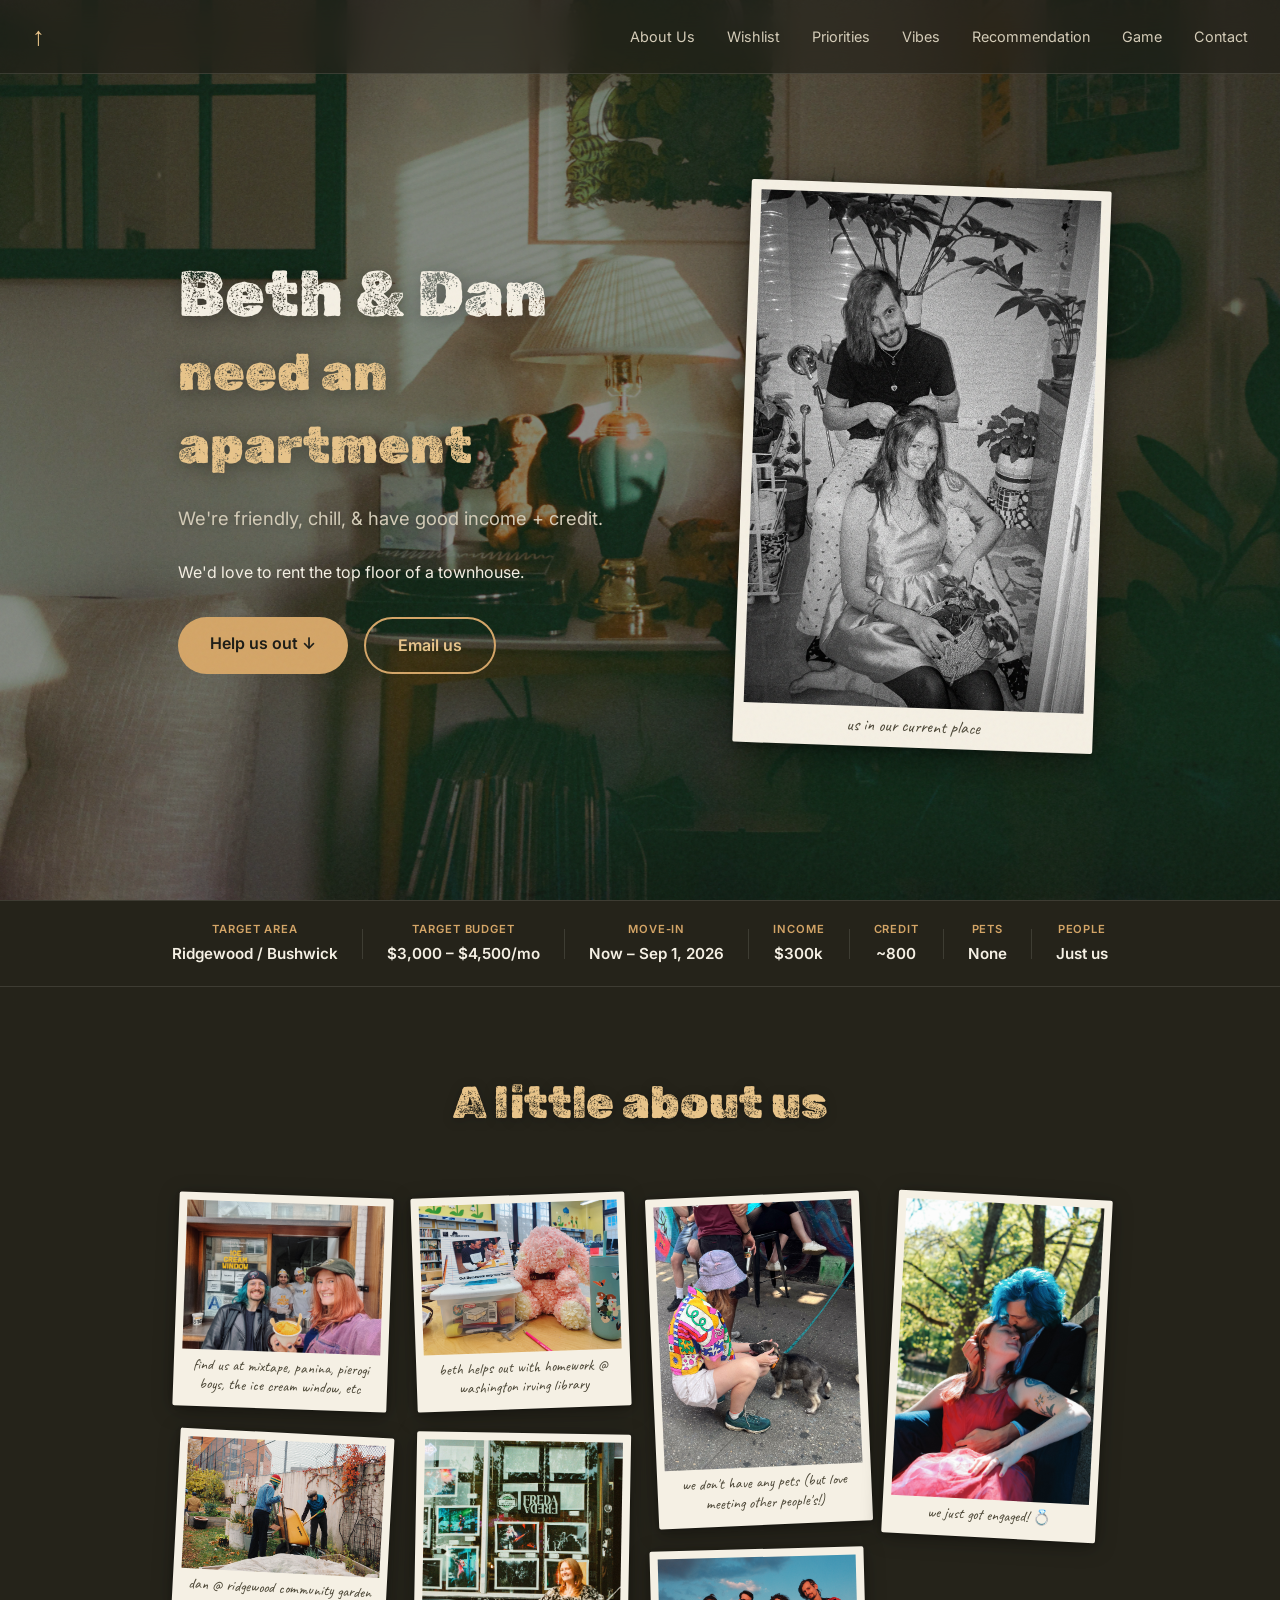
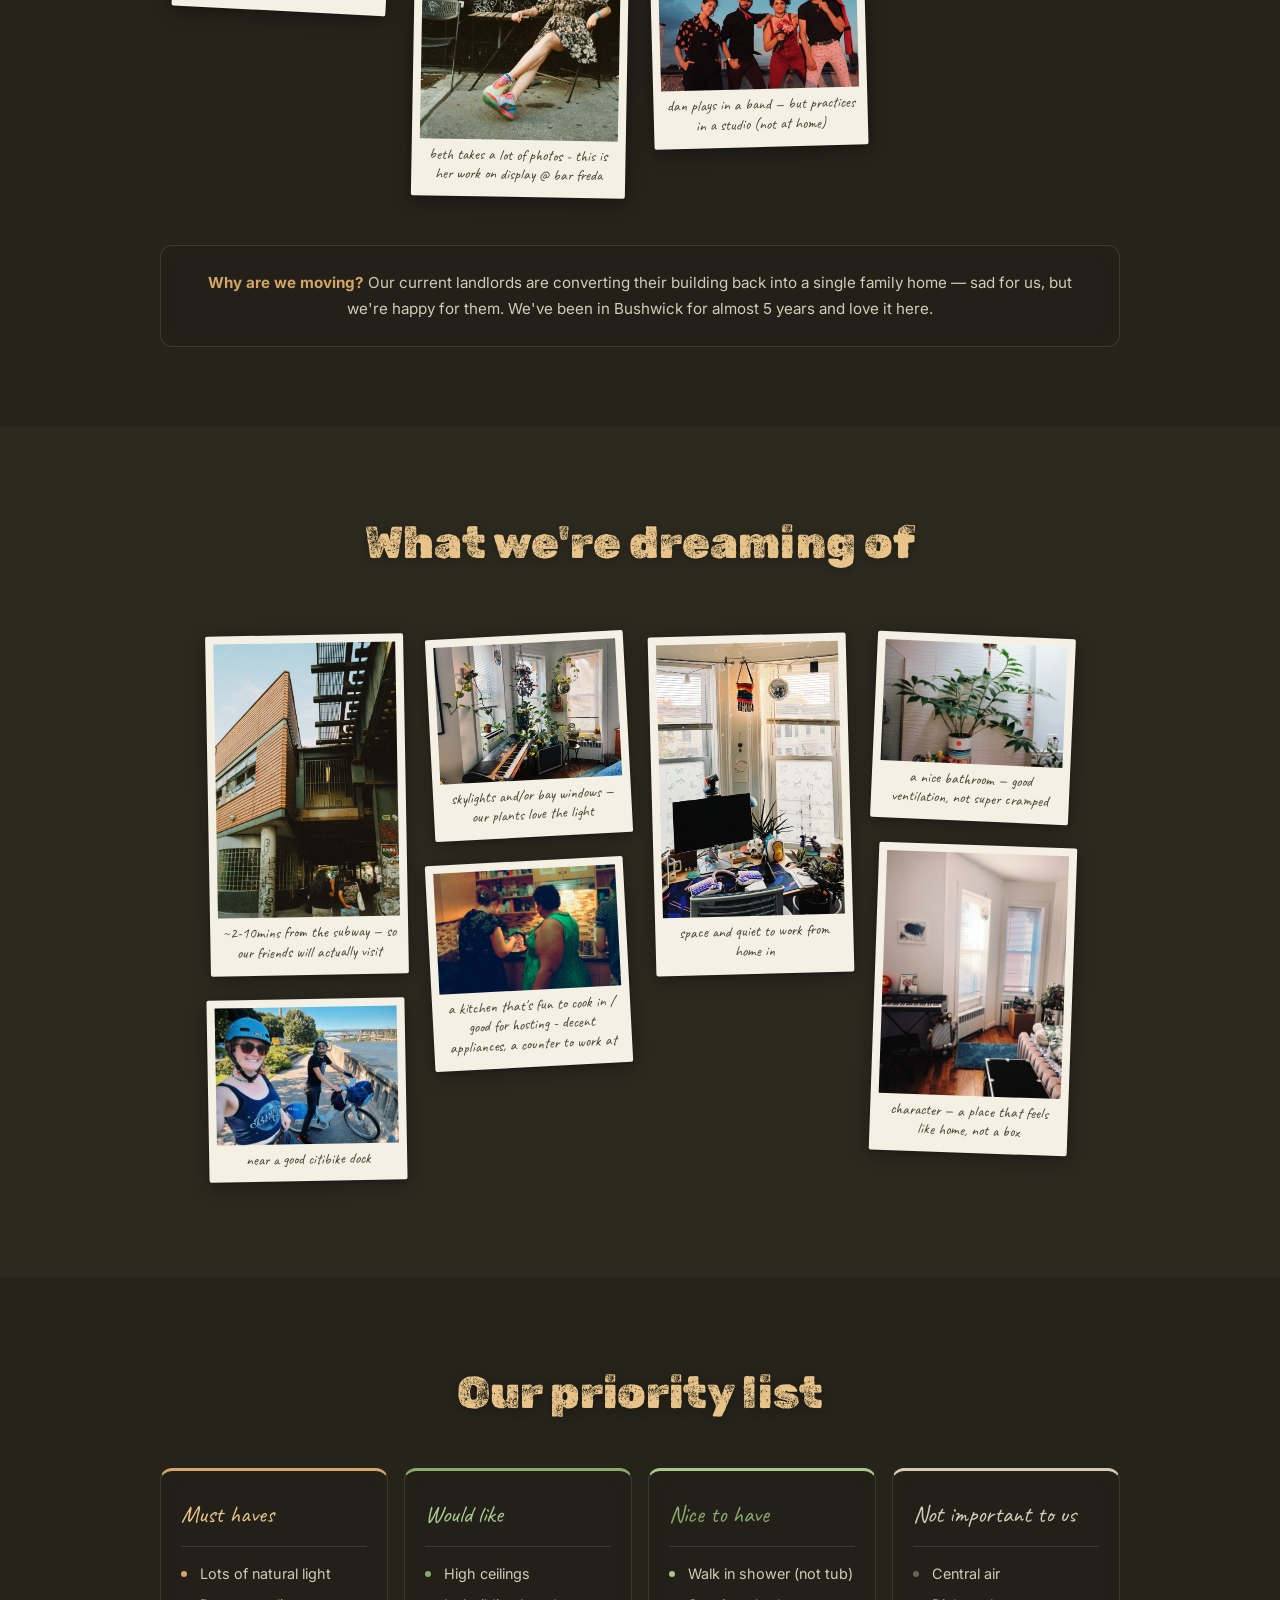
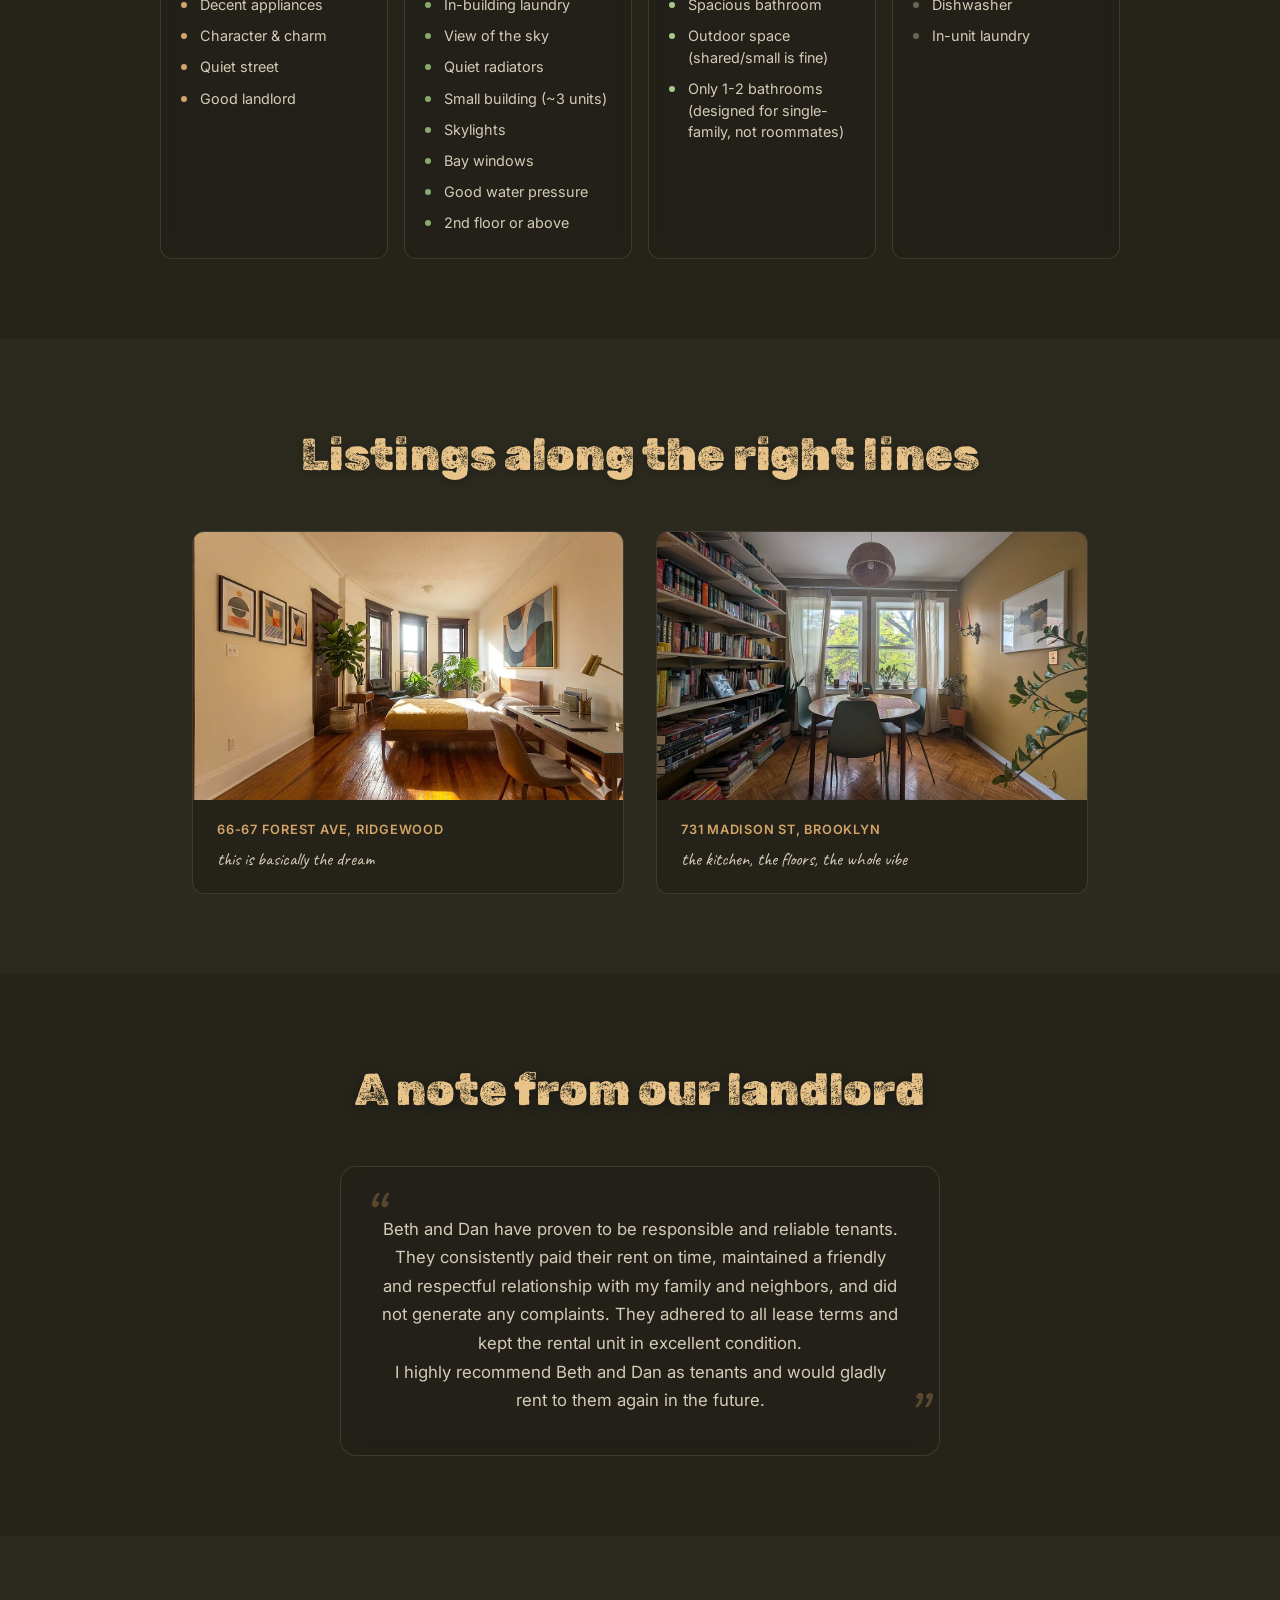
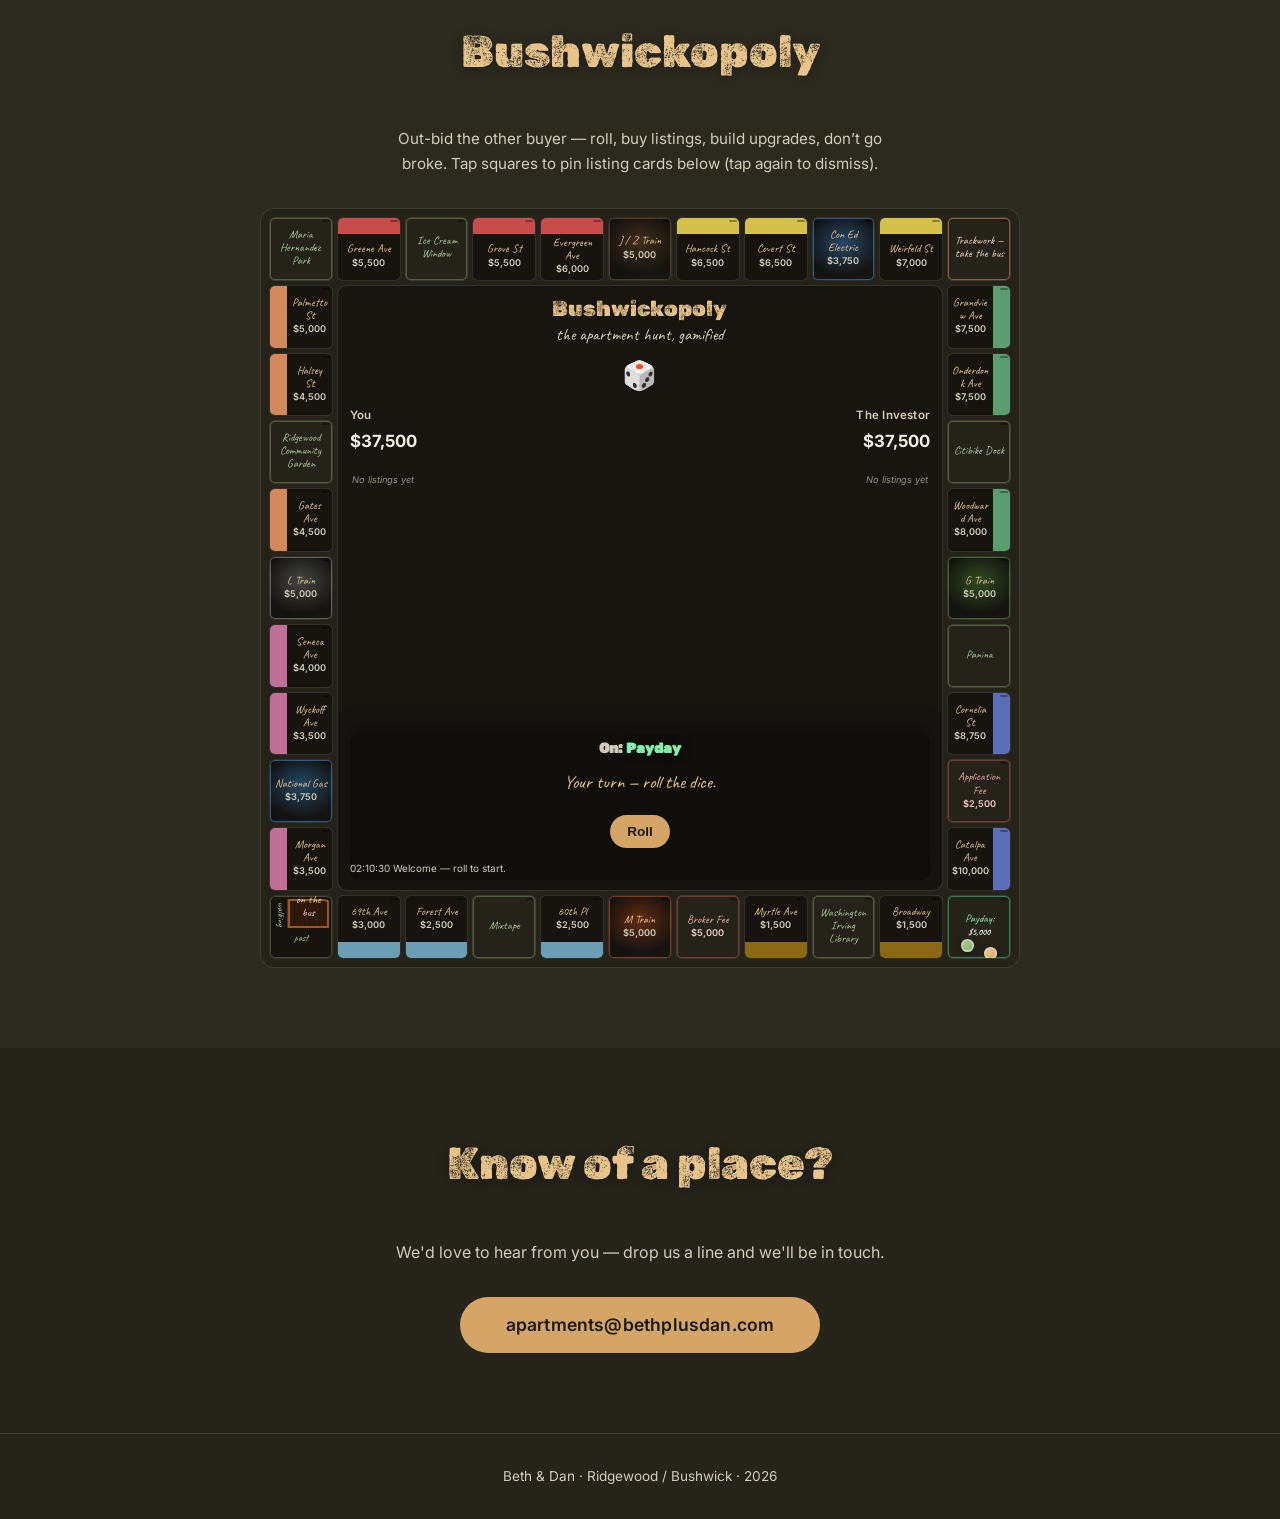
==== apartmenthunt/index.html @ fb6b5b0c "add favicon, update help us jump to position" ====
<!DOCTYPE html>
<html lang="en">
<head>
  <meta charset="UTF-8">
  <meta name="viewport" content="width=device-width, initial-scale=1.0">
  <title>Beth & Dan Need an Apartment!</title>

  <meta property="og:title" content="Beth & Dan Need an Apartment!">
  <meta property="og:description" content="Friendly couple with good income & credit looking for a place in Ridgewood / Bushwick. We'd love to rent the top floor of your townhouse.">
  <meta property="og:image" content="https://bethplusdan.com/apartmenthunt/assets/photos/ice-cream-window.jpg">
  <meta property="og:url" content="https://bethplusdan.com/apartmenthunt/">
  <meta property="og:type" content="website">
  <meta name="twitter:card" content="summary_large_image">

  <link rel="preconnect" href="https://fonts.googleapis.com">
  <link rel="preconnect" href="https://fonts.gstatic.com" crossorigin>
  <link href="https://fonts.googleapis.com/css2?family=Rubik+Dirt&family=Caveat:wght@400;600;700&family=Inter:wght@400;500;600&display=swap" rel="stylesheet">
  <link rel="icon" href="/favicon.ico" type="image/x-icon">
  <link rel="stylesheet" href="/apartmenthunt/style.css">
</head>
<body>
  <div class="page-bg"></div>
  <div class="page-bg-overlay"></div>
  <div class="grain"></div>

  <nav>
    <a href="#top" class="nav-logo">↑</a>
    <div class="nav-links">
      <a href="#about">About Us</a>
      <a href="#wishlist">Wishlist</a>
      <a href="#priorities">Priorities</a>
      <a href="#vibes">Vibes</a>
      <a href="#rec">Recommendation</a>
      <a href="#game">Game</a>
      <a href="#contact">Contact</a>
    </div>
  </nav>

  <header id="top">
    <div class="hero-content">
      <h1>Beth & Dan<br><span>need an apartment</span></h1>
      <p class="tagline">We're friendly, chill, & have good income + credit.</p>
      <br/>
      <p>We'd love to rent the top floor of a townhouse.</p>
      <div class="hero-btns">
        <a href="#facts" class="cta-btn">Help us out &darr;</a>
        <a href="mailto:apartments@bethplusdan.com?subject=I%20know%20of%20a%20place!" class="cta-btn cta-btn-outline">Email us</a>
      </div>
    </div>
    <div class="hero-img-wrap">
      <img src="/apartmenthunt/assets/photos/beth-and-dan.jpg" alt="Beth and Dan at the ice cream window in Ridgewood" class="hero-flyer">
      <span class="hero-img-caption">us in our current place</span>
    </div>
  </header>

  <!-- QUICK FACTS -->
  <div class="facts-strip" id="facts">
    <div class="facts-inner">
      <div class="fact">
        <span class="fact-label">Target Area</span>
        <span class="fact-value">Ridgewood / Bushwick</span>
      </div>
      <div class="fact-divider"></div>
      <div class="fact">
        <span class="fact-label">Target Budget</span>
        <span class="fact-value">$3,000 – $4,500/mo</span>
      </div>
      <div class="fact-divider"></div>
      <div class="fact">
        <span class="fact-label">Move-in</span>
        <span class="fact-value">Now – Sep 1, 2026</span>
      </div>
      <div class="fact-divider"></div>
      <div class="fact">
        <span class="fact-label">Income</span>
        <span class="fact-value">$300k</span>
      </div>
      <div class="fact-divider"></div>
      <div class="fact">
        <span class="fact-label">Credit</span>
        <span class="fact-value">~800</span>
      </div>
      <div class="fact-divider"></div>
      <div class="fact">
        <span class="fact-label">Pets</span>
        <span class="fact-value">None</span>
      </div>
      <div class="fact-divider"></div>
      <div class="fact">
        <span class="fact-label">People</span>
        <span class="fact-value">Just us</span>
      </div>
    </div>
  </div>

  <section id="about" class="section section-alt">
    <h2>A little about us</h2>
    <div class="polaroid-scatter">
      <div class="polaroid" style="--rotate: 2deg;">
        <img src="/apartmenthunt/assets/photos/ice-cream-window.jpg" alt="Beth and Dan at the ice cream window" loading="lazy">
        <span class="polaroid-label">find us at mixtape, panina, pierogi boys, the ice cream window, etc</span>
      </div>
      <div class="polaroid" style="--rotate: 3deg;">
        <img src="/apartmenthunt/assets/photos/community-garden.jpg" alt="Volunteering at the Ridgewood Community Garden" loading="lazy">
        <span class="polaroid-label">dan @ ridgewood community garden</span>
      </div>
      <div class="polaroid" style="--rotate: -2deg;">
        <img src="/apartmenthunt/assets/photos/library-volunteering.jpg" alt="Volunteering at Washington Irving library" loading="lazy">
        <span class="polaroid-label">beth helps out with homework @ washington irving library</span>
      </div>
      <div class="polaroid" style="--rotate: 1deg;">
        <img src="/apartmenthunt/assets/photos/bar-freda.jpg" alt="Beth with her photos on display" loading="lazy">
        <span class="polaroid-label">beth takes a lot of photos - this is her work on display @ bar freda</span>
      </div>
      <div class="polaroid" style="--rotate: -2.5deg;">
        <img src="/apartmenthunt/assets/photos/mixtape-dog.jpg" alt="Petting a dog outside Mixtape" loading="lazy">
        <span class="polaroid-label">we don't have any pets (but love meeting other people's!)</span>
      </div>
      <div class="polaroid" style="--rotate: -1.5deg;">
        <img src="/apartmenthunt/assets/photos/band.jpg" alt="Dan playing in a band on a rooftop" loading="lazy">
        <span class="polaroid-label">dan plays in a band — but practices in a studio (not at home)</span>
      </div>
      <div class="polaroid" style="--rotate: 3deg;">
        <img src="/apartmenthunt/assets/photos/engaged.jpg" alt="Beth and Dan just got engaged!" loading="lazy">
        <span class="polaroid-label">we just got engaged! 💍</span>
      </div>
    </div>
    <div class="about-context">
      <p><strong>Why are we moving?</strong> Our current landlords are converting their building back into a single family home — sad for us, but we're happy for them. We've been in Bushwick for almost 5 years and love it here.</p>
    </div>
  </section>

  <section id="wishlist" class="section">
    <h2>What we're dreaming of</h2>
    <div class="polaroid-scatter">
      <div class="polaroid" style="--rotate: -1deg;">
        <img src="/apartmenthunt/assets/photos/subway.jpg" alt="Near the subway" loading="lazy">
        <span class="polaroid-label">~2-10mins from the subway — so our friends will actually visit</span>
      </div>
      <div class="polaroid" style="--rotate: -1deg;">
        <img src="/apartmenthunt/assets/photos/citibike.jpg" alt="Beth and Dan on a Citi Bike ride along the river" loading="lazy">
        <span class="polaroid-label">near a good citibike dock</span>
      </div>
      <div class="polaroid" style="--rotate: -3deg;">
        <img src="/apartmenthunt/assets/photos/bay-windows-plants.jpg" alt="Our plant corner with keyboard, disco ball, and lots of greenery" loading="lazy">
        <span class="polaroid-label">skylights and/or bay windows — our plants love the light</span>
      </div>
      <div class="polaroid" style="--rotate: -3deg;">
        <img src="/apartmenthunt/assets/photos/kitchen.jpg" alt="Cooking with friends in the kitchen" loading="lazy">
        <span class="polaroid-label">a kitchen that's fun to cook in / good for hosting - decent appliances, a counter to work at</span>
      </div>
      <div class="polaroid" style="--rotate: -1.5deg;">
        <img src="/apartmenthunt/assets/photos/desk.jpg" alt="Bay windows are great for a desk" loading="lazy">
        <span class="polaroid-label">space and quiet to work from home in</span>
      </div>
      <div class="polaroid" style="--rotate: 2.5deg;">
        <img src="/apartmenthunt/assets/photos/bathroom-plant.jpg" alt="The spiral ginger in the bathroom" loading="lazy">
        <span class="polaroid-label">a nice bathroom — good ventilation, not super cramped</span>
      </div>
      <div class="polaroid" style="--rotate: 2deg;">
        <img src="/apartmenthunt/assets/photos/bay-windows-1.jpg" alt="Bay windows letting in light" loading="lazy">
        <span class="polaroid-label">character — a place that feels like home, not a box</span>
      </div>
    </div>
  </section>

  <!-- PRIORITIES TABLE -->
  <section id="priorities" class="section section-alt">
    <h2>Our priority list</h2>
    <div class="priorities-table">
      <div class="priority-col priority-must">
        <div class="priority-header">Must haves</div>
        <ul>
          <li>Lots of natural light</li>
          <li>Decent appliances</li>
          <li>Character &amp; charm</li>
          <li>Quiet street</li>
          <li>Good landlord</li>
        </ul>
      </div>
      <div class="priority-col priority-would-like">
        <div class="priority-header">Would like</div>
        <ul>
          <li>High ceilings</li>
          <li>In-building laundry</li>
          <li>View of the sky</li>
          <li>Quiet radiators</li>
          <li>Small building (~3 units)</li>
          <li>Skylights</li>
          <li>Bay windows</li>
          <li>Good water pressure</li>
          <li>2nd floor or above</li>
        </ul>
      </div>
      <div class="priority-col priority-nice">
        <div class="priority-header">Nice to have</div>
        <ul>
          <li>Walk in shower (not tub)</li>
          <li>Spacious bathroom</li>
          <li>Outdoor space (shared/small is fine)</li>
          <li>Only 1-2 bathrooms (designed for single-family, not roommates)</li>
        </ul>
      </div>
      <div class="priority-col priority-meh">
        <div class="priority-header">Not important to us</div>
        <ul>
          <li>Central air</li>
          <li>Dishwasher</li>
          <li>In-unit laundry</li>
        </ul>
      </div>
    </div>
  </section>

  <!-- VIBE BOARD -->
  <section id="vibes" class="section">
    <h2>Listings along the right lines</h2>
    <div class="vibes-grid">
      <a href="https://streeteasy.com/building/66_67-forest-avenue-ridgewood/2" target="_blank" class="vibe-card">
        <div class="vibe-img-wrap">
          <img src="/apartmenthunt/assets/photos/66-67%20forest.webp" alt="66-67 Forest Ave, Ridgewood" loading="lazy">
        </div>
        <div class="vibe-info">
          <span class="vibe-address">66-67 Forest Ave, Ridgewood</span>
          <span class="vibe-caption">this is basically the dream</span>
        </div>
      </a>
      <a href="https://streeteasy.com/building/731-madison-street-brooklyn/2" target="_blank" class="vibe-card">
        <div class="vibe-img-wrap">
          <img src="/apartmenthunt/assets/photos/731%20madison.webp" alt="731 Madison St, Brooklyn" loading="lazy">
        </div>
        <div class="vibe-info">
          <span class="vibe-address">731 Madison St, Brooklyn</span>
          <span class="vibe-caption">the kitchen, the floors, the whole vibe</span>
        </div>
      </a>
    </div>
  </section>

  <!-- LANDLORD RECOMMENDATION -->
  <section id="rec" class="section section-alt">
    <h2>A note from our landlord</h2>
    <div class="rec-card">
      <div class="rec-quote-mark">&ldquo;</div>
      <p class="rec-note">Beth and Dan have proven to be responsible and reliable tenants. They consistently paid their rent on time, maintained a friendly and respectful relationship with my family and neighbors, and did not generate any complaints. They adhered to all lease terms and kept the rental unit in excellent condition.<br/>I highly recommend Beth and Dan as tenants and would gladly rent to them again in the future.</p>
      <div class="rec-quote-mark rec-quote-close">&rdquo;</div>
    </div>
  </section>

  <section id="game" class="section monopoly-section">
    <h2>Bushwickopoly</h2>
    <p class="mono-subtitle">Out-bid the other buyer — roll, buy listings, build upgrades, don’t go broke. Tap squares to pin listing cards below (tap again to dismiss).</p>
    <div class="mono-board-wrap">
      <div id="monoBoard" class="mono-board" data-piece-human="" data-piece-ai="" role="region" aria-label="Monopoly board"></div>
    </div>
  </section>


  <section id="contact" class="section section-alt">
    <h2>Know of a place?</h2>
    <p class="contact-subtitle">We'd love to hear from you — drop us a line and we'll be in touch.</p>
    <a href="mailto:apartments@bethplusdan.com?subject=I%20know%20of%20a%20place!" class="cta-btn contact-email-btn">apartments@bethplusdan.com</a>
  </section>

  <footer>
    <p>Beth & Dan &middot; Ridgewood / Bushwick &middot; 2026</p>
  </footer>

  <script src="/apartmenthunt/monopoly.js"></script>
  <script src="/apartmenthunt/main.js"></script>
</body>
</html>
---- apartmenthunt/style.css ----
:root {
  --bg: #2c2a1f;
  --text: #f5f0e4;
  --text-muted: #d4ccb8;
  --accent: #8aab6e;
  --accent-light: #a8c98e;
  --warm: #d4a567;
  --warm-light: #e8c48a;
  --card-bg: rgba(35, 33, 25, 0.75);
  --card-bg-solid: #2a2820;
  --border: rgba(245, 240, 228, 0.12);
  --glass: rgba(35, 33, 25, 0.65);
  --heading-font: 'Rubik Dirt', 'Caveat', cursive;
  --handwriting: 'Caveat', cursive;
}

* {
  margin: 0;
  padding: 0;
  box-sizing: border-box;
}

html {
  scroll-behavior: smooth;
}

body {
  font-family: 'Inter', sans-serif;
  color: var(--text);
  line-height: 1.6;
  overflow-x: hidden;
  background: var(--bg);
}

.page-bg {
  position: fixed;
  inset: 0;
  z-index: -2;
  background: url('/apartmenthunt/assets/photos/background.jpg') center / cover no-repeat;
}

.page-bg-overlay {
  position: fixed;
  inset: 0;
  z-index: -1;
  background: rgba(30, 28, 20, 0.5);
}

.grain {
  position: fixed;
  inset: 0;
  pointer-events: none;
  z-index: 9999;
  opacity: 0.045;
  background-image: url("data:image/svg+xml,%3Csvg viewBox='0 0 256 256' xmlns='http://www.w3.org/2000/svg'%3E%3Cfilter id='noise'%3E%3CfeTurbulence type='fractalNoise' baseFrequency='0.9' numOctaves='4' stitchTiles='stitch'/%3E%3C/filter%3E%3Crect width='100%25' height='100%25' filter='url(%23noise)'/%3E%3C/svg%3E");
}

/* NAV */
nav {
  position: fixed;
  top: 0;
  left: 0;
  right: 0;
  z-index: 10001;
  display: flex;
  justify-content: space-between;
  align-items: center;
  padding: 1rem 2rem;
  background: var(--glass);
  backdrop-filter: blur(16px);
  border-bottom: 1px solid var(--border);
}

.nav-logo {
  font-family: var(--heading-font);
  font-size: 1.6rem;
  font-weight: 400;
  color: var(--warm-light);
  text-decoration: none;
}

.nav-links {
  display: flex;
  gap: 2rem;
}

.nav-links a {
  color: var(--text-muted);
  text-decoration: none;
  font-size: 0.9rem;
  transition: color 0.2s;
}

.nav-links a:hover {
  color: var(--warm-light);
}


/* HERO */
header {
  min-height: 100vh;
  display: flex;
  align-items: center;
  justify-content: center;
  gap: 4rem;
  padding: 6rem 2rem 4rem;
  position: relative;
}

.hero-content {
  max-width: 500px;
  z-index: 1;
}

.hero-content h1 {
  font-family: var(--heading-font);
  font-size: 4rem;
  line-height: 1.15;
  font-weight: 400;
  color: var(--text);
  text-shadow: 0 2px 20px rgba(0, 0, 0, 0.4);
}

.hero-content h1 span {
  color: var(--warm-light);
  font-size: 3.2rem;
}

.tagline {
  margin-top: 1.5rem;
  font-size: 1.15rem;
  color: var(--text-muted);
  line-height: 1.7;
  text-shadow: 0 1px 8px rgba(0, 0, 0, 0.3);
}

.cta-btn {
  display: inline-block;
  margin-top: 2rem;
  padding: 0.85rem 2rem;
  background: var(--warm);
  color: #1a1a14;
  font-weight: 600;
  font-size: 1rem;
  border: none;
  border-radius: 50px;
  cursor: pointer;
  text-decoration: none;
  transition: background 0.2s, transform 0.2s;
}

.cta-btn:hover {
  background: var(--warm-light);
  transform: translateY(-2px);
}

.cta-btn-outline {
  background: transparent;
  border: 2px solid var(--warm);
  color: var(--warm-light);
}

.cta-btn-outline:hover {
  background: var(--warm);
  color: #1a1a14;
}

.hero-btns {
  display: flex;
  gap: 1rem;
  flex-wrap: wrap;
  margin-top: 2rem;
}

.hero-btns .cta-btn {
  margin-top: 0;
}

.hero-img-wrap {
  z-index: 1;
  max-width: 360px;
  background: #f5f0e4;
  padding: 10px 10px 40px;
  border-radius: 2px;
  box-shadow: 0 8px 40px rgba(0, 0, 0, 0.5), 0 2px 8px rgba(0, 0, 0, 0.3);
  transform: rotate(2deg);
  transition: transform 0.3s;
  position: relative;
}

.hero-img-wrap:hover {
  transform: rotate(0deg) scale(1.02);
}

.hero-flyer {
  width: 100%;
  display: block;
}

.hero-img-caption {
  position: absolute;
  bottom: 8px;
  left: 0;
  right: 0;
  text-align: center;
  font-family: var(--handwriting);
  font-size: 1.1rem;
  color: #4a4535;
}

/* SECTIONS */
.section {
  padding: 5rem 2rem;
  max-width: 960px;
  margin: 0 auto;
}

.section-alt {
  max-width: 100%;
  background: var(--glass);
  backdrop-filter: blur(8px);
}

.section-alt > * {
  max-width: 960px;
  margin-left: auto;
  margin-right: auto;
}

.section h2 {
  font-family: var(--heading-font);
  font-size: 2.8rem;
  font-weight: 400;
  color: var(--warm-light);
  text-align: center;
  margin-bottom: 2.5rem;
  text-shadow: 0 2px 12px rgba(0, 0, 0, 0.3);
}

/* ABOUT CONTEXT */
.about-context {
  margin-top: 2rem;
  padding: 1.5rem 2rem;
  background: var(--card-bg);
  backdrop-filter: blur(12px);
  border: 1px solid var(--border);
  border-radius: 12px;
  text-align: center;
}

.about-context p {
  color: var(--text-muted);
  font-size: 0.95rem;
  line-height: 1.7;
}

.about-context strong {
  color: var(--warm);
}

/* POLAROID GALLERY */
.polaroid-scatter {
  columns: 4;
  column-gap: 1.5rem;
  padding: 1rem;
}

.polaroid {
  background: #f5f0e4;
  padding: 8px;
  border-radius: 2px;
  box-shadow: 0 4px 20px rgba(0, 0, 0, 0.35), 0 1px 4px rgba(0, 0, 0, 0.2);
  transform: rotate(var(--rotate, 0deg));
  transition: transform 0.3s, box-shadow 0.3s;
  cursor: pointer;
  position: relative;
  break-inside: avoid;
  margin-bottom: 1.5rem;
}

.polaroid:hover {
  transform: rotate(0deg) scale(1.05);
  box-shadow: 0 12px 40px rgba(0, 0, 0, 0.5);
  z-index: 10;
}

.polaroid img {
  width: 100%;
  display: block;
}

.polaroid-label {
  display: block;
  text-align: center;
  font-family: var(--handwriting);
  font-size: 0.95rem;
  color: #4a4535;
  padding: 6px 4px 4px;
  line-height: 1.3;
}

/* MONOPOLY */
.monopoly-section {
  max-width: 920px;
  overflow-x: hidden;
}

.mono-scrollbar-none {
  scrollbar-width: none;
  -ms-overflow-style: none;
}

.mono-scrollbar-none::-webkit-scrollbar {
  width: 0;
  height: 0;
}

.mono-subtitle {
  text-align: center;
  color: var(--text-muted);
  margin-bottom: 2rem;
  font-size: 0.95rem;
  max-width: 520px;
  margin-left: auto;
  margin-right: auto;
}

.mono-board-wrap {
  width: 100%;
  max-width: min(760px, 94vw);
  margin: 0 auto;
  display: flex;
  flex-direction: column;
  gap: 0.65rem;
  position: relative;
}

.mono-board {
  position: relative;
  display: grid;
  overflow: hidden;
  grid-template-columns: repeat(11, 1fr);
  grid-template-rows: repeat(11, 1fr);
  gap: 4px;
  aspect-ratio: 1;
  width: 100%;
  padding: 8px;
  background: var(--card-bg);
  backdrop-filter: blur(12px);
  border: 1px solid var(--border);
  border-radius: 14px;
}

.mono-board > .mono-center {
  min-height: 0;
  min-width: 0;
}

.mono-cell {
  position: relative;
  background: rgba(22, 21, 16, 0.92);
  border: 1px solid var(--border);
  border-radius: 6px;
  font-size: clamp(8px, max(8px, 0.85vw), 11px);
  line-height: 1.15;
  overflow: hidden;
  display: flex;
  flex-direction: column;
  min-height: 0;
}

.mono-cell--property {
  cursor: pointer;
}

.mono-cell--deed:focus-visible {
  outline: 2px solid var(--warm-light);
  outline-offset: 2px;
}

.mono-cell--transit {
  --transit-color: #888888;
  background-image:
    radial-gradient(
      95% 78% at 50% 38%,
      color-mix(in srgb, var(--transit-color) 34%, transparent) 0%,
      transparent 68%
    ),
    linear-gradient(160deg, rgba(14, 13, 11, 0.93), rgba(22, 21, 17, 0.96));
  background-color: rgba(16, 15, 13, 0.96);
  box-shadow: inset 0 0 0 1px color-mix(in srgb, var(--transit-color) 48%, transparent);
}

.mono-cell--utility {
  --utility-color: #4299f0;
  background-image:
    radial-gradient(
      92% 75% at 50% 40%,
      color-mix(in srgb, var(--utility-color) 40%, transparent) 0%,
      transparent 70%
    ),
    linear-gradient(158deg, rgba(14, 13, 11, 0.93), rgba(22, 21, 17, 0.96));
  background-color: rgba(16, 15, 13, 0.96);
  box-shadow: inset 0 0 0 1px color-mix(in srgb, var(--utility-color) 52%, transparent);
}

.mono-cell--nice {
  background: transparent;
  box-shadow: inset 0 0 0 1px rgba(138, 171, 110, 0.45);
}

.mono-cell--nice .mono-name {
  color: var(--accent-light);
}

.mono-cell--tax {
  background: transparent;
  box-shadow: inset 0 0 0 1px rgba(201, 76, 76, 0.5);
}

.mono-cell--tax .mono-name {
  color: #efa9a2;
}

.mono-cell--tax .mono-price {
  color: #f5cbc6;
}

.mono-cell--payday {
  background: transparent;
  box-shadow: inset 0 0 0 1px rgba(52, 211, 153, 0.55);
}

.mono-cell--payday .mono-name {
  color: #86efac;
}

.mono-cell--payday .mono-price {
  color: #ecfdf5;
}

.mono-cell--trackwork {
  background: transparent;
  box-shadow: inset 0 0 0 1px rgba(236, 148, 88, 0.55);
}

.mono-cell--trackwork .mono-name {
  color: #f5d4b8;
}

.mono-cell--jail-corner .mono-jail-layout {
  flex: 1;
  display: grid;
  position: relative;
  z-index: 2;
  grid-template-columns: minmax(11px, 26%) 1fr;
  grid-template-rows: 1fr auto;
  grid-template-areas:
    'jv ji'
    'jh jh';
  gap: 0;
  align-self: stretch;
  width: 100%;
  min-height: 0;
  padding: 2px;
  box-sizing: border-box;
  background: transparent;
  border: 1px solid rgba(138, 171, 110, 0.38);
  border-radius: 5px;
}

.mono-jail-visit {
  font-family: var(--handwriting);
  color: var(--accent-light);
  background: transparent;
}

.mono-jail-visit--v {
  grid-area: jv;
  display: flex;
  justify-content: center;
  align-items: center;
  padding: 2px;
  font-size: clamp(6px, 0.75vw, 10px);
  line-height: 1;
  text-align: center;
  writing-mode: vertical-rl;
  text-orientation: mixed;
  border-right: 1px solid rgba(138, 171, 110, 0.28);
  border-radius: 4px 0 0 0;
}

.mono-jail-visit--h {
  grid-area: jh;
  display: flex;
  align-items: center;
  justify-content: center;
  padding: 5px 4px 11px;
  font-size: clamp(6px, 0.78vw, 10px);
  line-height: 1.1;
  text-align: center;
  border-radius: 0 0 4px 4px;
}

.mono-jail-inner {
  grid-area: ji;
  display: flex;
  flex-direction: column;
  align-items: stretch;
  justify-content: space-between;
  min-height: 0;
  min-width: 0;
  border: 2px solid rgba(236, 124, 52, 0.62);
  border-radius: 0 4px 0 0;
  background:
    repeating-linear-gradient(
      90deg,
      transparent 0,
      transparent 4px,
      rgba(0, 0, 0, 0.18) 4px,
      rgba(0, 0, 0, 0.18) 5px
    ),
    rgba(48, 26, 12, 0.94);
}

.mono-jail-inner-label {
  flex: 1;
  display: flex;
  align-items: center;
  justify-content: center;
  font-family: var(--handwriting);
  font-size: clamp(7px, 0.85vw, 11px);
  color: #ffd4b8;
  text-align: center;
  line-height: 1.12;
  padding: 3px;
  min-height: 0;
}

.mono-jail-inner-pieces {
  display: flex;
  justify-content: center;
  align-items: center;
  gap: 2px;
  min-height: 14px;
  padding-bottom: 3px;
  flex-shrink: 0;
  position: relative;
  z-index: 2;
}

.mono-jail-inner-pieces .mono-piece {
  width: 28%;
  max-width: 18px;
}

.mono-cell--owned-human::after {
  content: '';
  position: absolute;
  inset: 0;
  border-radius: inherit;
  background: rgba(138, 171, 110, 0.34);
  pointer-events: none;
  z-index: 1;
}

.mono-cell--owned-ai::after {
  content: '';
  position: absolute;
  inset: 0;
  border-radius: inherit;
  background: rgba(212, 165, 103, 0.3);
  pointer-events: none;
  z-index: 1;
}

.mono-strip {
  flex-shrink: 0;
  height: 26%;
  min-height: 8px;
  position: relative;
  z-index: 2;
}

.mono-cell--w,
.mono-cell--e {
  flex-direction: row;
  align-items: stretch;
}

.mono-cell--w .mono-strip {
  width: 28%;
  height: 100%;
  min-height: 0;
}

.mono-cell--w .mono-cell-body {
  flex: 1;
  min-width: 0;
}

.mono-cell--e {
  flex-direction: row-reverse;
}

.mono-cell--e .mono-strip {
  width: 28%;
  height: 100%;
  min-height: 0;
}

.mono-cell--e .mono-cell-body {
  flex: 1;
  min-width: 0;
}

.mono-cell--n .mono-strip {
  order: -1;
  height: 26%;
  width: 100%;
}

.mono-cell--s .mono-strip {
  order: 1;
  margin-top: auto;
  height: 26%;
  width: 100%;
}

.mono-cell-body {
  flex: 1;
  display: flex;
  flex-direction: column;
  justify-content: center;
  align-items: center;
  padding: 3px 4px 6px;
  text-align: center;
  gap: 2px;
  min-height: 0;
  position: relative;
  z-index: 2;
}

.mono-name {
  font-family: var(--handwriting);
  font-size: 1.05em;
  color: var(--warm-light);
  word-break: break-word;
  hyphens: auto;
}

.mono-price {
  font-size: 0.85em;
  font-weight: 600;
  color: var(--text-muted);
}

.mono-cell-pieces {
  position: absolute;
  bottom: 2px;
  left: 2px;
  right: 2px;
  display: flex;
  justify-content: center;
  gap: 2px;
  pointer-events: none;
  z-index: 5;
}

/* South strip sits on bottom edge; keep tokens above it so they aren’t clipped/stack-fighting under overflow:hidden */
.mono-cell--s:not(.mono-cell--jail-corner) .mono-cell-pieces {
  bottom: calc(27% + 3px);
}

.mono-piece {
  width: 22%;
  max-width: 22px;
  aspect-ratio: 1;
  border-radius: 50%;
  border: 2px solid rgba(255, 255, 255, 0.35);
  box-shadow: 0 2px 6px rgba(0, 0, 0, 0.35);
  overflow: hidden;
  flex-shrink: 0;
}

.mono-piece img {
  width: 100%;
  height: 100%;
  object-fit: cover;
  display: block;
}

.mono-piece--human {
  background: radial-gradient(circle at 30% 30%, var(--accent-light), var(--accent));
}

.mono-piece--ai {
  background: radial-gradient(circle at 30% 30%, var(--warm-light), var(--warm));
}

.mono-house-badge {
  position: absolute;
  top: 2px;
  right: 2px;
  font-size: 9px;
  font-weight: 700;
  color: var(--text);
  background: rgba(0, 0, 0, 0.35);
  border-radius: 4px;
  padding: 1px 4px;
  line-height: 1.2;
  z-index: 6;
}

/* Listing cards docked below board (tap squares to pin / unpin; multiple tile in a row) */
.mono-deed-tray {
  display: flex;
  flex-wrap: wrap;
  gap: 12px;
  justify-content: center;
  align-items: flex-start;
  width: 100%;
  max-width: min(760px, 94vw);
  margin: 14px auto 0;
  padding: 0 4px 12px;
}

.mono-deed-tray[hidden] {
  display: none !important;
}

.mono-deed-tile {
  position: relative;
  flex: 1 1 248px;
  max-width: 340px;
  min-width: min(248px, 100%);
  max-height: min(78vh, 560px);
  overflow-x: hidden;
  overflow-y: auto;
  scrollbar-width: none;
  -ms-overflow-style: none;
  border-radius: 11px;
  border: 3px solid #252422;
  background: linear-gradient(165deg, #fdfaf4 0%, #ebe2cf 100%);
  color: #181614;
  box-shadow:
    0 12px 32px rgba(0, 0, 0, 0.38),
    inset 0 1px 0 rgba(255, 255, 255, 0.35);
}

.mono-deed-tile::-webkit-scrollbar {
  width: 0;
  height: 0;
}

.mono-deed-tile-close {
  position: absolute;
  top: 8px;
  right: 8px;
  width: 34px;
  height: 34px;
  border: none;
  border-radius: 50%;
  background: rgba(255, 255, 255, 0.78);
  color: #252422;
  font-size: 1.25rem;
  line-height: 1;
  cursor: pointer;
  z-index: 4;
  box-shadow: 0 2px 8px rgba(0, 0, 0, 0.14);
}

.mono-deed-tile-close:hover {
  background: #fff;
}

.mono-deed-strip {
  height: 52px;
  border-radius: 8px 8px 0 0;
}

.mono-deed-head {
  padding: 14px 44px 12px 14px;
  text-align: center;
}

.mono-deed-label {
  display: block;
  font-size: 0.62rem;
  letter-spacing: 0.14em;
  text-transform: uppercase;
  font-weight: 700;
  color: #4a4743;
}

.mono-deed-name {
  margin: 6px 0 0;
  font-family: 'Segoe UI', system-ui, sans-serif;
  font-size: clamp(0.95rem, 2.8vw, 1.15rem);
  font-weight: 700;
  line-height: 1.2;
  color: #141210;
}

.mono-deed-body {
  padding: 4px 14px 18px;
  font-family: Georgia, 'Times New Roman', serif;
  font-size: 0.82rem;
  line-height: 1.45;
}

.mono-deed-meta {
  display: grid;
  grid-template-columns: auto 1fr;
  gap: 4px 14px;
  margin: 0 0 14px;
  font-size: 0.78rem;
}

.mono-deed-meta dt {
  margin: 0;
  font-weight: 700;
  color: #3d3a38;
}

.mono-deed-meta dd {
  margin: 0;
  text-align: right;
}

.mono-deed-table {
  width: 100%;
  border-collapse: collapse;
  font-size: 0.76rem;
  margin-bottom: 12px;
}

.mono-deed-table th {
  padding: 5px 8px 5px 0;
  font-weight: 600;
  text-align: left;
  vertical-align: top;
  color: #2c2926;
}

.mono-deed-table td {
  padding: 5px 0;
  text-align: right;
  font-variant-numeric: tabular-nums;
  white-space: nowrap;
}

.mono-deed-table tr + tr th,
.mono-deed-table tr + tr td {
  border-top: 1px solid rgba(0, 0, 0, 0.08);
}

.mono-deed-list {
  margin: 10px 0 0;
  padding-left: 1.1rem;
}

.mono-deed-note {
  margin: 10px 0 0;
  color: #4a453f;
}

.mono-deed-note:first-child {
  margin-top: 0;
}

.mono-deed-now {
  margin: 12px 0 0;
  padding: 8px 10px;
  border-radius: 6px;
  background: rgba(0, 0, 0, 0.06);
  font-size: 0.8rem;
}

.mono-deed-foot {
  margin: 14px 0 0;
  font-size: 0.72rem;
  font-style: italic;
  color: #555049;
}

.mono-center {
  background: rgba(15, 14, 11, 0.55);
  border-radius: 10px;
  border: 1px solid var(--border);
  padding: 0.65rem 0.75rem;
  display: flex;
  flex-direction: column;
  align-items: stretch;
  gap: 0.45rem;
  min-height: 0;
  overflow-x: hidden;
  overflow-y: auto;
  position: relative;
  contain: layout;
}

.mono-center-head {
  flex-shrink: 0;
  display: flex;
  flex-direction: column;
  gap: 0.35rem;
}

.mono-portfolio-region {
  flex: 1 1 auto;
  min-height: 0;
  display: flex;
  flex-direction: column;
  contain: layout;
}

.mono-center-footer {
  flex-shrink: 0;
  margin-top: auto;
  display: flex;
  flex-direction: column;
  gap: 0.45rem;
  position: relative;
  z-index: 4;
  padding-top: 0.35rem;
  background: rgba(15, 14, 11, 0.97);
  border-radius: 8px;
  box-shadow: 0 -8px 18px rgba(15, 14, 11, 0.85);
}

.mono-center-footer.mono-center-footer--below-board {
  margin-top: 0;
  width: 100%;
  box-sizing: border-box;
  padding: 0.75rem 0.65rem calc(0.65rem + env(safe-area-inset-bottom, 0px));
  border-radius: 14px;
  border: 1px solid var(--border);
  position: sticky;
  bottom: 0;
  z-index: 6;
}

.mono-current-square {
  font-family: var(--heading-font);
  font-size: clamp(0.72rem, 2.4vw, 0.88rem);
  font-weight: 600;
  color: var(--text-muted);
  text-align: center;
  margin: 0 0 0.2rem;
  line-height: 1.25;
}

.mono-current-square-name {
  font-weight: 700;
  text-shadow: 0 0 12px rgba(0, 0, 0, 0.35);
}

.mono-brand {
  text-align: center;
}

.mono-brand-title {
  font-family: var(--heading-font);
  font-size: clamp(1rem, 3vw, 1.35rem);
  color: var(--warm-light);
  display: block;
  line-height: 1.2;
}

.mono-brand-sub {
  font-family: var(--handwriting);
  font-size: clamp(0.85rem, 2.5vw, 1.05rem);
  color: var(--text-muted);
}

.mono-dice {
  text-align: center;
  font-size: clamp(1.25rem, 4vw, 1.75rem);
  font-family: var(--handwriting);
  color: var(--text);
}

.mono-dice-pop {
  animation: monoDicePop 0.45s ease;
}

@keyframes monoDicePop {
  0% { transform: scale(1); }
  40% { transform: scale(1.15); }
  100% { transform: scale(1); }
}

.mono-cash-grid {
  display: grid;
  grid-template-columns: 1fr 1fr;
  gap: 0.65rem 1rem;
  align-items: stretch;
  width: 100%;
  flex: 1 1 auto;
  min-height: 0;
  font-size: 0.72rem;
  color: var(--text-muted);
}

.mono-cash-col {
  min-width: 0;
  min-height: 0;
  display: flex;
  flex-direction: column;
  gap: 0.2rem;
}

.mono-cash-col--human {
  justify-self: start;
  text-align: left;
}

.mono-cash-col--ai {
  justify-self: end;
  text-align: right;
}

.mono-cash-label {
  font-weight: 600;
  letter-spacing: 0.02em;
  color: var(--text-muted);
}

.mono-cash-grid strong {
  display: block;
  color: var(--text);
  font-size: 1.05rem;
  font-weight: 700;
}

.mono-portfolio-shell {
  position: relative;
  flex: 1 1 auto;
  min-height: 4rem;
  display: flex;
  flex-direction: column;
}

.mono-portfolio-shell::before,
.mono-portfolio-shell::after {
  content: '';
  position: absolute;
  left: 0;
  right: 0;
  height: 14px;
  pointer-events: none;
  z-index: 1;
  opacity: 0;
  transition: opacity 0.18s ease;
}

.mono-portfolio-shell::before {
  top: 0;
  background: linear-gradient(rgba(15, 14, 11, 0.96), transparent);
}

.mono-portfolio-shell::after {
  bottom: 0;
  background: linear-gradient(transparent, rgba(15, 14, 11, 0.96));
}

.mono-portfolio-shell.mono-portfolio-shell--more-above::before {
  opacity: 1;
}

.mono-portfolio-shell.mono-portfolio-shell--more-below::after {
  opacity: 1;
}

.mono-portfolio-hint {
  position: absolute;
  left: 50%;
  transform: translateX(-50%);
  font-size: 0.52rem;
  letter-spacing: 0.12em;
  color: var(--text-muted);
  opacity: 0.88;
  pointer-events: none;
  z-index: 2;
  white-space: nowrap;
}

.mono-portfolio-hint--up {
  top: 0;
}

.mono-portfolio-hint--down {
  bottom: 0;
}

.mono-portfolio {
  list-style: none;
  margin: 0.25rem 0 0;
  padding: 12px 2px 14px;
  font-size: 0.58rem;
  line-height: 1.3;
  color: var(--text-muted);
  flex: 1 1 auto;
  min-height: 0;
  overflow-x: hidden;
  overflow-y: auto;
  word-break: break-word;
  position: relative;
  z-index: 0;
}

.mono-cash-col--ai .mono-portfolio {
  text-align: right;
}

.mono-portfolio-empty {
  opacity: 0.65;
  font-style: italic;
}

.mono-portfolio-group {
  display: flex;
  align-items: flex-start;
  gap: 0.32rem;
  margin-bottom: 0.28rem;
}

.mono-portfolio-group:last-child {
  margin-bottom: 0;
}

.mono-portfolio-group::before {
  content: '';
  flex-shrink: 0;
  width: 4px;
  margin-top: 0.14em;
  align-self: stretch;
  min-height: 0.72em;
  border-radius: 2px;
  background: var(--portfolio-accent, #888);
  box-shadow: 0 0 0 1px rgba(0, 0, 0, 0.22);
}

.mono-portfolio-chips {
  flex: 1;
  min-width: 0;
  display: flex;
  flex-wrap: wrap;
  gap: 0.22rem 0.38rem;
}

.mono-cash-col--ai .mono-portfolio-group {
  flex-direction: row-reverse;
}

.mono-cash-col--ai .mono-portfolio-chips {
  justify-content: flex-end;
}

.mono-portfolio-chip {
  display: inline-block;
  padding: 0.06rem 0.28rem;
  border-radius: 4px;
  background: rgba(255, 255, 255, 0.05);
  border: 1px solid rgba(255, 255, 255, 0.09);
  color: var(--text-muted);
  box-shadow: inset 2px 0 0 0 var(--chip-accent, rgba(255, 255, 255, 0.15));
}

.mono-portfolio-item {
  display: flex;
  flex-direction: column;
  gap: 0.12rem;
  min-width: 0;
}

.mono-portfolio-actions {
  display: flex;
  flex-wrap: wrap;
  gap: 0.2rem;
  align-items: center;
}

.mono-portfolio-actions .mono-mini-btn {
  font-size: 0.65rem;
  padding: 0.2rem 0.4rem;
}

.mono-portfolio-chip--mortgaged {
  opacity: 0.82;
}

.mono-cell--mortgaged.mono-cell--property .mono-strip,
.mono-cell--mortgaged.mono-cell--transit,
.mono-cell--mortgaged.mono-cell--utility {
  filter: grayscale(0.35) brightness(0.92);
}

.mono-prompt {
  font-family: var(--handwriting);
  font-size: clamp(0.95rem, 2.8vw, 1.15rem);
  color: var(--warm-light);
  text-align: center;
  min-height: 1.75rem;
}

@media (min-width: 641px) {
  .mono-prompt {
    min-height: 2.5rem;
  }
}

.mono-actions {
  display: flex;
  flex-wrap: wrap;
  gap: 0.4rem;
  justify-content: center;
}

.mono-actions-jail {
  flex-wrap: wrap;
  gap: 0.4rem;
  justify-content: center;
}

.mono-actions-jail:not([hidden]) {
  display: flex;
}

.mono-actions-jail[hidden] {
  display: none !important;
}

.mono-actions-jail button[hidden] {
  display: none !important;
}

.mono-action-btn {
  margin-top: 0;
  padding: 0.55rem 1.1rem;
  font-size: 0.85rem;
}

.mono-action-btn-outline {
  background: transparent;
  border: 2px solid var(--warm);
  color: var(--warm-light);
}

.mono-action-btn-outline:hover {
  background: var(--warm);
  color: #1a1a14;
}

/* .cta-btn sets display — must not override native [hidden] or Pay shows during Buy/Pass */
.mono-actions .cta-btn[hidden] {
  display: none !important;
}

.mono-actions .cta-btn:disabled,
.mono-actions .cta-btn[disabled] {
  opacity: 0.35;
  cursor: not-allowed;
  pointer-events: none;
  transform: none;
  filter: grayscale(0.35);
}

.mono-actions .cta-btn:disabled:hover {
  transform: none;
}

.mono-prompt--blocked {
  color: #f0b8b0;
}

.mono-build {
  display: flex;
  flex-wrap: wrap;
  gap: 0.35rem;
  justify-content: center;
}

.mono-mini-btn {
  padding: 0.35rem 0.5rem;
  font-size: 0.65rem;
  border-radius: 8px;
  border: 1px solid var(--border);
  background: rgba(20, 19, 14, 0.65);
  color: var(--text);
  cursor: pointer;
  font-family: inherit;
}

.mono-mini-btn:hover:not(:disabled) {
  border-color: var(--warm);
}

.mono-mini-btn:disabled {
  opacity: 0.4;
  cursor: not-allowed;
}

.mono-log {
  list-style: none;
  font-size: 0.62rem;
  color: var(--text-muted);
  max-height: 6.5rem;
  overflow-x: hidden;
  overflow-y: auto;
  padding-right: 2px;
  line-height: 1.35;
}

.mono-log li {
  margin-bottom: 0.25rem;
}

@media (max-width: 640px) {
  .mono-portfolio-shell {
    max-height: 5rem;
    flex: 0 1 auto;
  }

  .mono-action-btn {
    min-height: 44px;
    padding-left: 1rem;
    padding-right: 1rem;
  }
}

@media (max-width: 560px) {
  .mono-board-wrap .mono-cell:not(.mono-cell--jail-corner) .mono-cell-body {
    display: none;
  }

  .mono-board-wrap .mono-cell {
    font-size: clamp(8px, 2.75vw, 11px);
  }

  /* Shuttle / jail: orange wedge only — no microcopy */
  .mono-board-wrap .mono-cell--jail-corner .mono-jail-layout {
    display: grid;
    grid-template-columns: 1fr;
    grid-template-rows: 1fr;
    grid-template-areas: 'ji';
    padding: 0;
    border: none;
    box-shadow: none;
    background: transparent;
    min-height: 100%;
    position: relative;
    overflow: hidden;
  }

  .mono-board-wrap .mono-cell--jail-corner .mono-jail-visit,
  .mono-board-wrap .mono-cell--jail-corner .mono-jail-inner-label {
    display: none !important;
  }

  .mono-board-wrap .mono-cell--jail-corner .mono-jail-inner {
    grid-area: ji;
    grid-column: 1;
    grid-row: 1;
    width: 100%;
    height: 100%;
    min-height: 0;
    min-width: 0;
    border: none;
    border-radius: 5px;
    background: transparent;
    display: flex;
    flex-direction: column;
    align-items: flex-end;
    justify-content: flex-start;
    padding: 0;
  }

  .mono-board-wrap .mono-cell--jail-corner .mono-jail-layout::before {
    content: '';
    position: absolute;
    top: 0;
    right: 0;
    bottom: auto;
    left: auto;
    width: 58%;
    height: 58%;
    background: linear-gradient(
      to bottom left,
      rgba(236, 124, 52, 0.97) 0%,
      rgba(236, 124, 52, 0.52) 48%,
      transparent 52%
    );
    border-radius: 0 6px 0 0;
    pointer-events: none;
    z-index: 0;
  }

  /* Tokens “on the bus” sit in the orange wedge (top-right). */
  .mono-board-wrap .mono-cell--jail-corner .mono-jail-inner-pieces {
    position: relative;
    z-index: 2;
    display: flex;
    flex-wrap: wrap;
    justify-content: flex-end;
    align-items: flex-start;
    gap: 2px;
    padding: 5px 5px 0 0;
    margin: 0;
    min-height: 14px;
    box-sizing: border-box;
    max-width: 56%;
  }

  /* “Just visiting” — tokens stay outside the wedge (bottom-left of the cell). */
  .mono-board-wrap .mono-cell--jail-corner > .mono-cell-pieces {
    bottom: 4px;
    left: 4px;
    right: auto;
    top: auto;
    justify-content: flex-start;
    width: auto;
    max-width: 52%;
    padding-right: 2px;
  }

  .mono-board-wrap .mono-cell--jail-corner .mono-jail-inner-pieces .mono-piece {
    width: auto;
    max-width: 20px;
    flex-shrink: 0;
  }
}

.mono-board-wrap > .mono-continue,
.mono-board-wrap > .mono-gameover {
  border-radius: 14px;
  z-index: 12;
}

.mono-continue,
.mono-gameover {
  position: absolute;
  inset: 0;
  background: rgba(15, 14, 11, 0.92);
  backdrop-filter: blur(8px);
  border-radius: 10px;
  flex-direction: column;
  align-items: center;
  justify-content: center;
  gap: 0.75rem;
  padding: 1rem;
  text-align: center;
  z-index: 5;
}

.mono-continue:not([hidden]),
.mono-gameover:not([hidden]) {
  display: flex;
}

.mono-continue[hidden],
.mono-gameover[hidden] {
  display: none !important;
}

.mono-continue .cta-btn,
.mono-gameover .cta-btn {
  margin-top: 0;
}

.mono-continue p {
  color: var(--text-muted);
  font-size: 0.9rem;
}

.mono-gameover p.mono-gameover-title {
  color: var(--warm-light);
  font-size: 1.05rem;
  font-weight: 600;
  margin: 0;
}

.mono-gameover-detail {
  max-width: 22rem;
  line-height: 1.55;
  font-size: 0.88rem;
  margin: 0;
  color: var(--text-muted);
}

.mono-gameover-detail[hidden] {
  display: none !important;
}

/* 8-BALL */
.game-subtitle {
  text-align: center;
  color: var(--text-muted);
  margin-bottom: 2rem;
  font-size: 0.95rem;
}

.eight-ball-wrap {
  display: flex;
  flex-direction: column;
  align-items: center;
  gap: 1.5rem;
}

.eight-ball {
  width: 220px;
  height: 220px;
  border-radius: 50%;
  background: radial-gradient(circle at 35% 30%, #444, #111 70%);
  box-shadow:
    0 10px 40px rgba(0, 0, 0, 0.5),
    inset 0 -8px 20px rgba(0, 0, 0, 0.4),
    inset 0 8px 20px rgba(255, 255, 255, 0.05);
  display: flex;
  align-items: center;
  justify-content: center;
  cursor: pointer;
  user-select: none;
  -webkit-tap-highlight-color: transparent;
  transition: transform 0.15s;
}

.eight-ball:hover {
  transform: scale(1.03);
}

.eight-ball:active {
  transform: scale(0.97);
}

.eight-ball.shaking {
  animation: shake8 0.6s ease-in-out 2;
}

@keyframes shake8 {
  0%, 100% { transform: rotate(0deg) translateX(0); }
  15% { transform: rotate(-8deg) translateX(-6px); }
  30% { transform: rotate(6deg) translateX(5px); }
  45% { transform: rotate(-5deg) translateX(-4px); }
  60% { transform: rotate(4deg) translateX(3px); }
  75% { transform: rotate(-2deg) translateX(-2px); }
}

.eight-ball-inner {
  width: 100px;
  height: 100px;
  border-radius: 50%;
  background: radial-gradient(circle at 40% 35%, #2a2a50, #0a0a20 80%);
  display: flex;
  align-items: center;
  justify-content: center;
  box-shadow:
    inset 0 2px 8px rgba(255, 255, 255, 0.1),
    0 2px 10px rgba(0, 0, 0, 0.3);
}

.eight-ball-window {
  width: 80px;
  height: 80px;
  border-radius: 50%;
  display: flex;
  align-items: center;
  justify-content: center;
  padding: 8px;
  transition: background 0.3s;
}

.eight-ball-window.mood-good {
  background: radial-gradient(circle, rgba(138, 171, 110, 0.2), transparent);
}

.eight-ball-window.mood-bad {
  background: radial-gradient(circle, rgba(200, 100, 80, 0.2), transparent);
}

.eight-ball-window.mood-neutral {
  background: radial-gradient(circle, rgba(212, 165, 103, 0.15), transparent);
}

.eight-ball-text {
  color: #c8c0e0;
  font-family: 'Caveat', cursive;
  font-size: 1.1rem;
  text-align: center;
  line-height: 1.2;
  transition: opacity 0.3s;
}

.eight-ball-prompt {
  font-family: 'Caveat', cursive;
  font-size: 1.3rem;
  color: var(--text-muted);
  text-align: center;
  min-height: 2rem;
}

/* CONTACT */
.contact-subtitle {
  text-align: center;
  color: var(--text-muted);
  margin-bottom: 2rem;
}

.contact-email-btn {
  display: block;
  max-width: 360px;
  margin: 0 auto;
  text-align: center;
  font-size: 1.1rem;
  letter-spacing: 0.01em;
}

/* FACTS STRIP */
.facts-strip {
  background: var(--glass);
  backdrop-filter: blur(16px);
  padding: 1.25rem 2rem;
  border-top: 1px solid var(--border);
  border-bottom: 1px solid var(--border);
  overflow-x: auto;
}

.facts-inner {
  display: flex;
  align-items: center;
  justify-content: center;
  gap: 1.5rem;
  max-width: 960px;
  margin: 0 auto;
  flex-wrap: wrap;
}

.fact {
  display: flex;
  flex-direction: column;
  align-items: center;
  gap: 0.2rem;
  white-space: nowrap;
}

.fact-label {
  font-size: 0.7rem;
  text-transform: uppercase;
  letter-spacing: 0.08em;
  color: var(--warm);
  font-weight: 600;
}

.fact-value {
  font-weight: 600;
  font-size: 0.95rem;
  color: var(--text);
}

.fact-divider {
  width: 1px;
  height: 30px;
  background: var(--border);
  flex-shrink: 0;
}

/* PRIORITIES TABLE */
.priorities-subtitle {
  text-align: center;
  color: var(--text-muted);
  margin-bottom: 2.5rem;
  font-size: 0.95rem;
}

.priorities-table {
  display: grid;
  grid-template-columns: repeat(4, 1fr);
  gap: 1rem;
  max-width: 960px;
  margin: 0 auto;
}

.priority-col {
  background: var(--card-bg);
  backdrop-filter: blur(12px);
  border: 1px solid var(--border);
  border-radius: 12px;
  padding: 1.5rem 1.25rem;
  border-top: 3px solid var(--border);
}

.priority-must { border-top-color: var(--warm); }
.priority-would-like { border-top-color: var(--accent); }
.priority-nice { border-top-color: var(--accent-light); }
.priority-meh { border-top-color: var(--text-muted); }

.priority-header {
  font-family: var(--handwriting);
  font-size: 1.5rem;
  margin-bottom: 1rem;
  padding-bottom: 0.75rem;
  border-bottom: 1px solid var(--border);
}

.priority-must .priority-header { color: var(--warm-light); }
.priority-would-like .priority-header { color: var(--accent-light); }
.priority-nice .priority-header { color: var(--accent); }
.priority-meh .priority-header { color: var(--text-muted); }

.priority-col ul {
  list-style: none;
  display: flex;
  flex-direction: column;
  gap: 0.6rem;
}

.priority-col li {
  font-size: 0.9rem;
  color: var(--text-muted);
  padding-left: 1.2rem;
  position: relative;
  line-height: 1.5;
}

.priority-col li::before {
  content: '';
  position: absolute;
  left: 0;
  top: 0.55em;
  width: 6px;
  height: 6px;
  border-radius: 50%;
  background: var(--border);
}

.priority-must li::before { background: var(--warm); }
.priority-would-like li::before { background: var(--accent); }
.priority-nice li::before { background: var(--accent-light); }
.priority-meh li::before { background: var(--text-muted); opacity: 0.4; }

.priority-note {
  font-family: var(--handwriting);
  font-size: 0.95rem;
  color: var(--text-muted);
  opacity: 0.7;
}

@media (max-width: 768px) {
  .priorities-table {
    grid-template-columns: 1fr 1fr;
  }
}

@media (max-width: 480px) {
  .priorities-table {
    grid-template-columns: 1fr;
  }
}

/* VIBE BOARD */
.vibes-subtitle {
  text-align: center;
  color: var(--text-muted);
  margin-bottom: 2.5rem;
  font-size: 0.95rem;
}

.vibes-grid {
  display: grid;
  grid-template-columns: repeat(auto-fit, minmax(280px, 1fr));
  gap: 2rem;
}

.vibe-card {
  background: var(--card-bg);
  backdrop-filter: blur(12px);
  border: 1px solid var(--border);
  border-radius: 12px;
  overflow: hidden;
  text-decoration: none;
  color: inherit;
  transition: transform 0.3s, box-shadow 0.3s, border-color 0.3s;
}

.vibe-card:hover {
  transform: translateY(-4px);
  box-shadow: 0 12px 40px rgba(0, 0, 0, 0.4);
  border-color: var(--warm);
}

.vibe-img-wrap {
  aspect-ratio: 16 / 10;
  overflow: hidden;
  background: rgba(0, 0, 0, 0.3);
}

.vibe-img-wrap img {
  width: 100%;
  height: 100%;
  object-fit: cover;
  transition: transform 0.4s;
}

.vibe-card:hover .vibe-img-wrap img {
  transform: scale(1.05);
}

.vibe-info {
  padding: 1.25rem 1.5rem;
  display: flex;
  flex-direction: column;
  gap: 0.4rem;
}

.vibe-address {
  font-size: 0.8rem;
  text-transform: uppercase;
  letter-spacing: 0.06em;
  color: var(--warm);
  font-weight: 600;
}

.vibe-caption {
  font-family: var(--handwriting);
  font-size: 1.15rem;
  color: var(--text-muted);
  line-height: 1.4;
}

/* REC LETTER */
.rec-card {
  max-width: 600px;
  margin: 0 auto;
  text-align: center;
  padding: 3rem 2.5rem 2.5rem;
  background: var(--card-bg);
  backdrop-filter: blur(12px);
  border: 1px solid var(--border);
  border-radius: 16px;
  position: relative;
}

.rec-quote-mark {
  font-family: var(--handwriting);
  font-size: 4rem;
  color: var(--warm);
  line-height: 1;
  opacity: 0.3;
  position: absolute;
  top: 1rem;
  left: 1.2rem;
}

.rec-quote-close {
  top: auto;
  bottom: 0.5rem;
  left: auto;
  right: 1.2rem;
}

.rec-note {
  color: var(--text-muted);
  font-size: 1.05rem;
  line-height: 1.7;
  position: relative;
  z-index: 1;
}

.rec-btn {
  margin-top: 1.5rem;
}

/* FOOTER */
footer {
  text-align: center;
  padding: 2rem;
  color: var(--text-muted);
  font-size: 0.85rem;
  border-top: 1px solid var(--border);
  background: var(--glass);
  backdrop-filter: blur(8px);
}

/* RESPONSIVE */
@media (max-width: 900px) {
  .polaroid-scatter {
    columns: 3;
  }
}

@media (max-width: 768px) {
  header {
    flex-direction: column;
    text-align: center;
    gap: 2rem;
    padding-top: 5rem;
  }

  .hero-content h1 {
    font-size: 2.8rem;
  }

  .hero-content h1 span {
    font-size: 2.2rem;
  }

  .hero-img-wrap {
    max-width: 280px;
    transform: rotate(1deg);
  }

  .about-context {
    margin-left: 1rem;
    margin-right: 1rem;
  }

  .polaroid-scatter {
    columns: 2;
  }

  .facts-inner {
    gap: 1rem;
  }

  .fact-divider {
    display: none;
  }

  nav {
    display: none;
  }

  .section h2 {
    font-size: 2.2rem;
  }

  .game-container {
    border-radius: 8px;
  }
}

@media (max-width: 480px) {
  nav {
    padding: 0.75rem 1rem;
  }

  .hero-content h1 {
    font-size: 2.2rem;
  }

  .hero-content h1 span {
    font-size: 1.8rem;
  }

  .polaroid-scatter {
    columns: 2;
    column-gap: 0.75rem;
  }

  .polaroid {
    padding: 5px;
  }

  .polaroid-label {
    font-size: 0.8rem;
  }
}
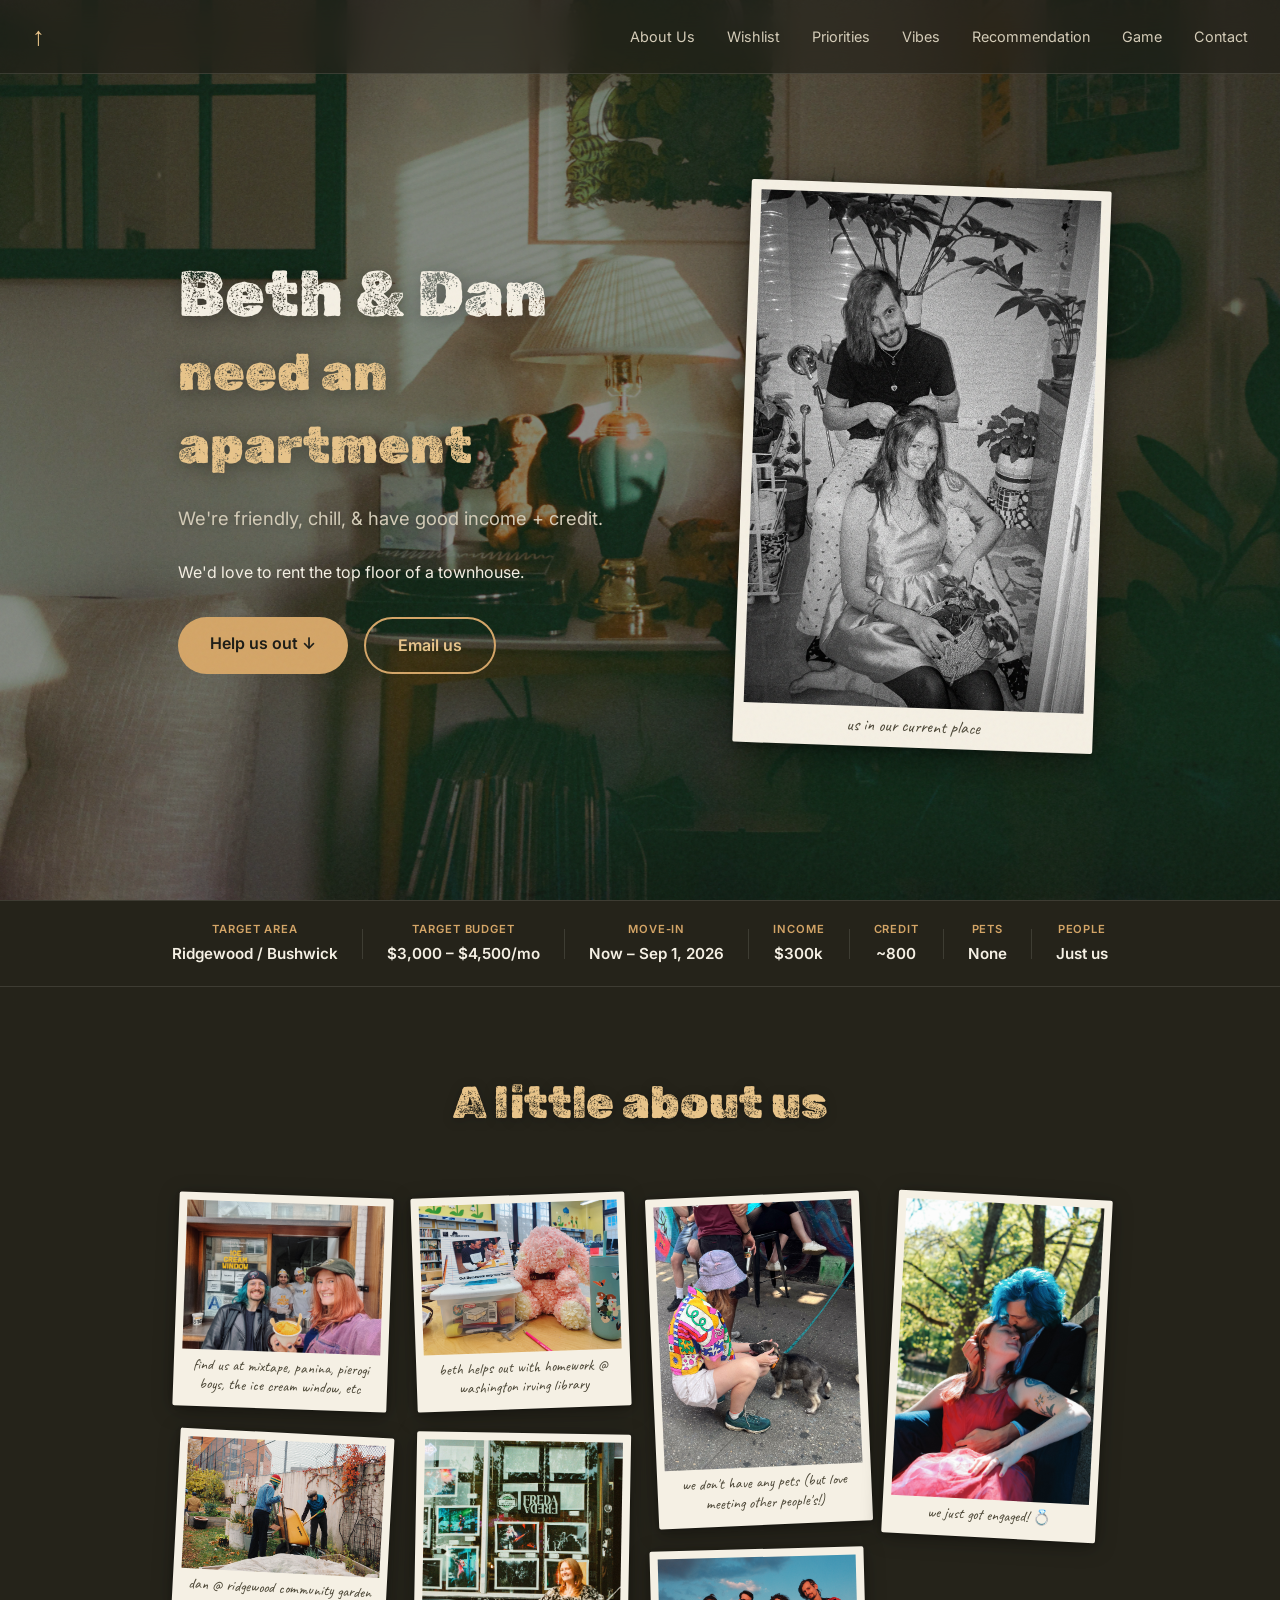
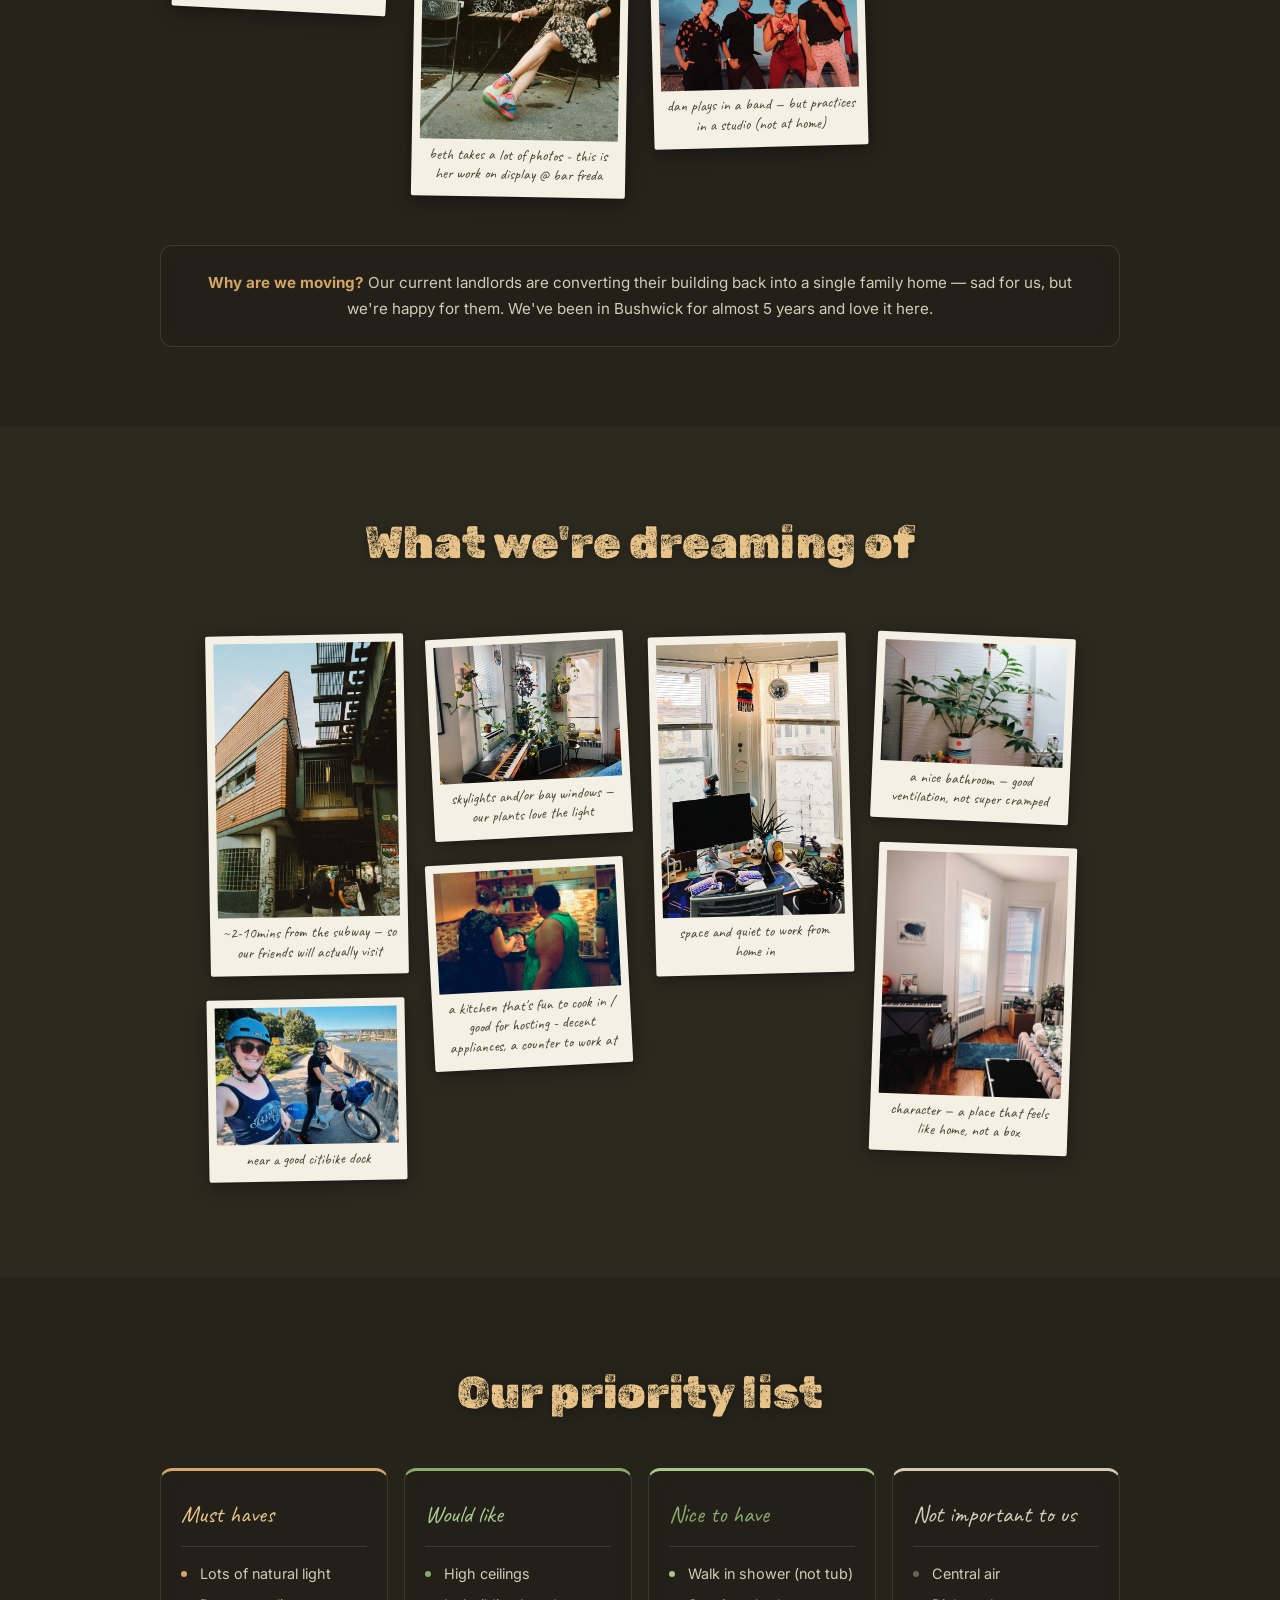
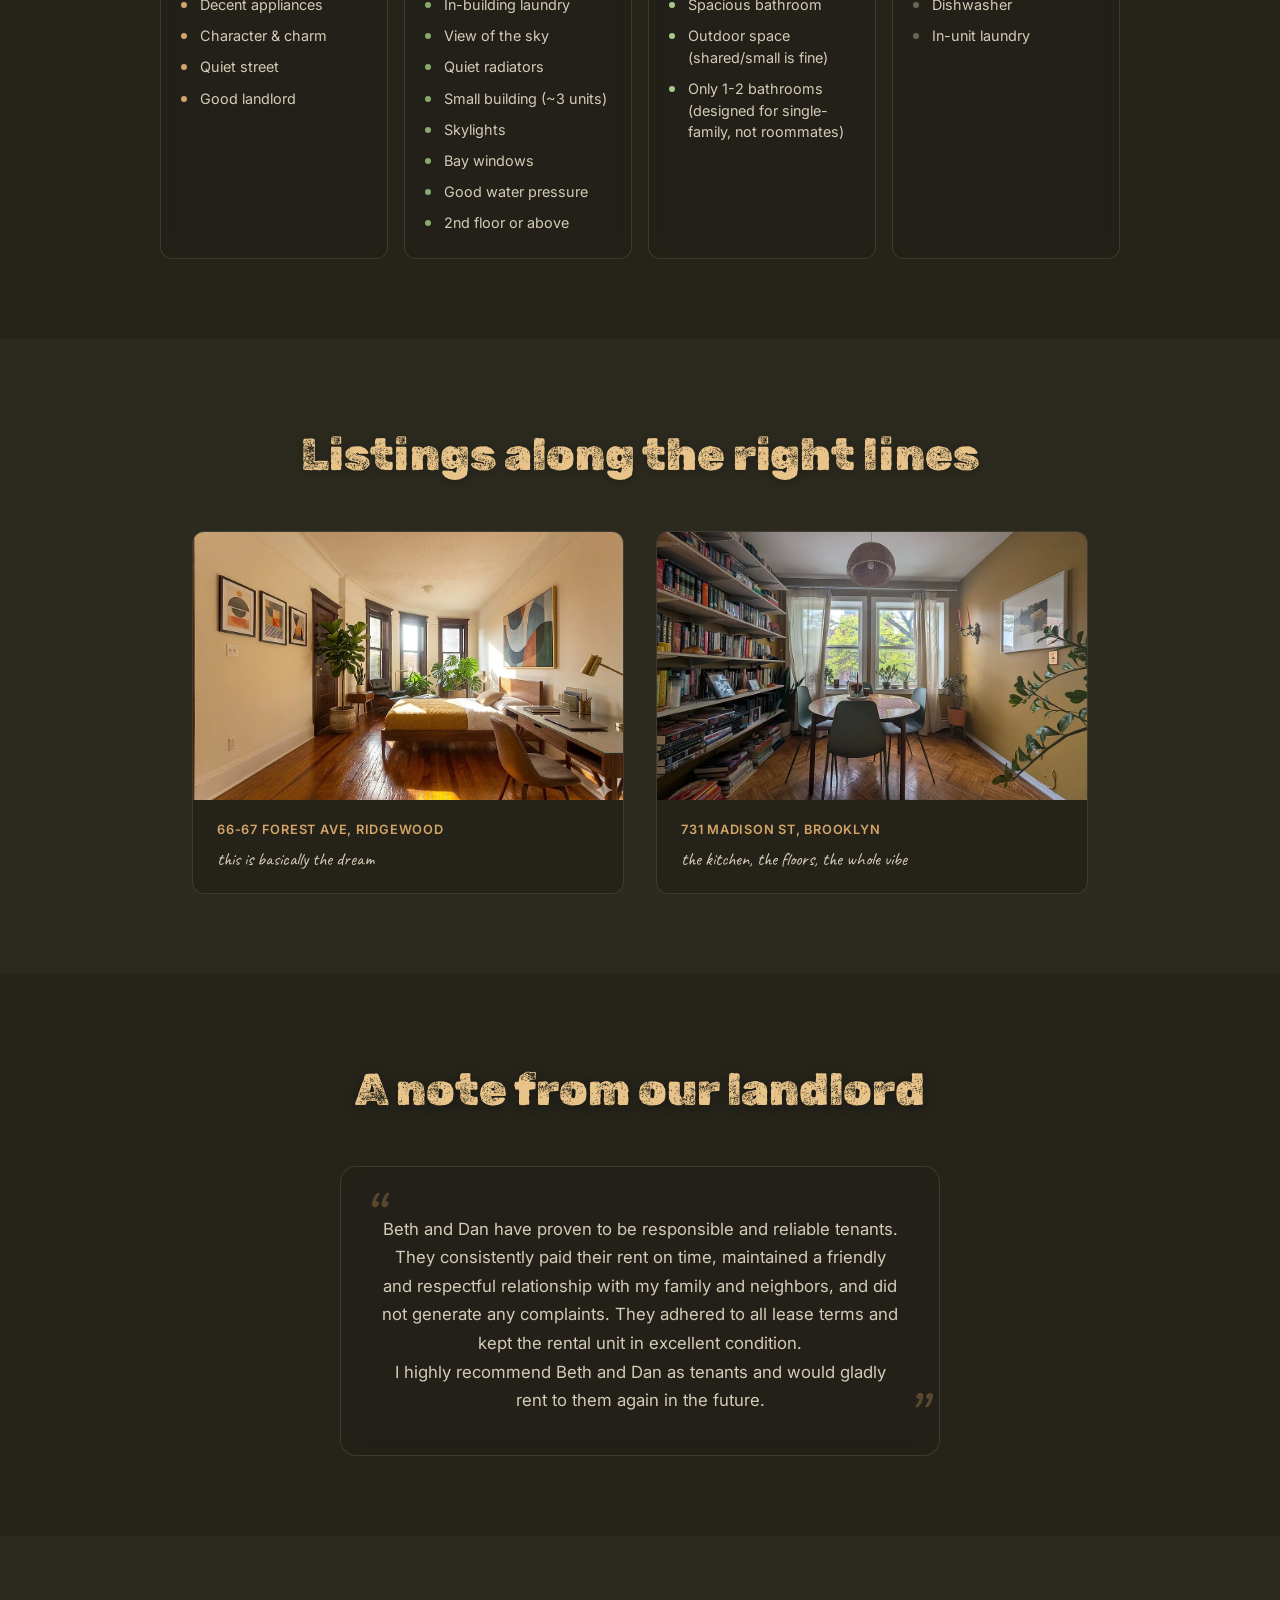
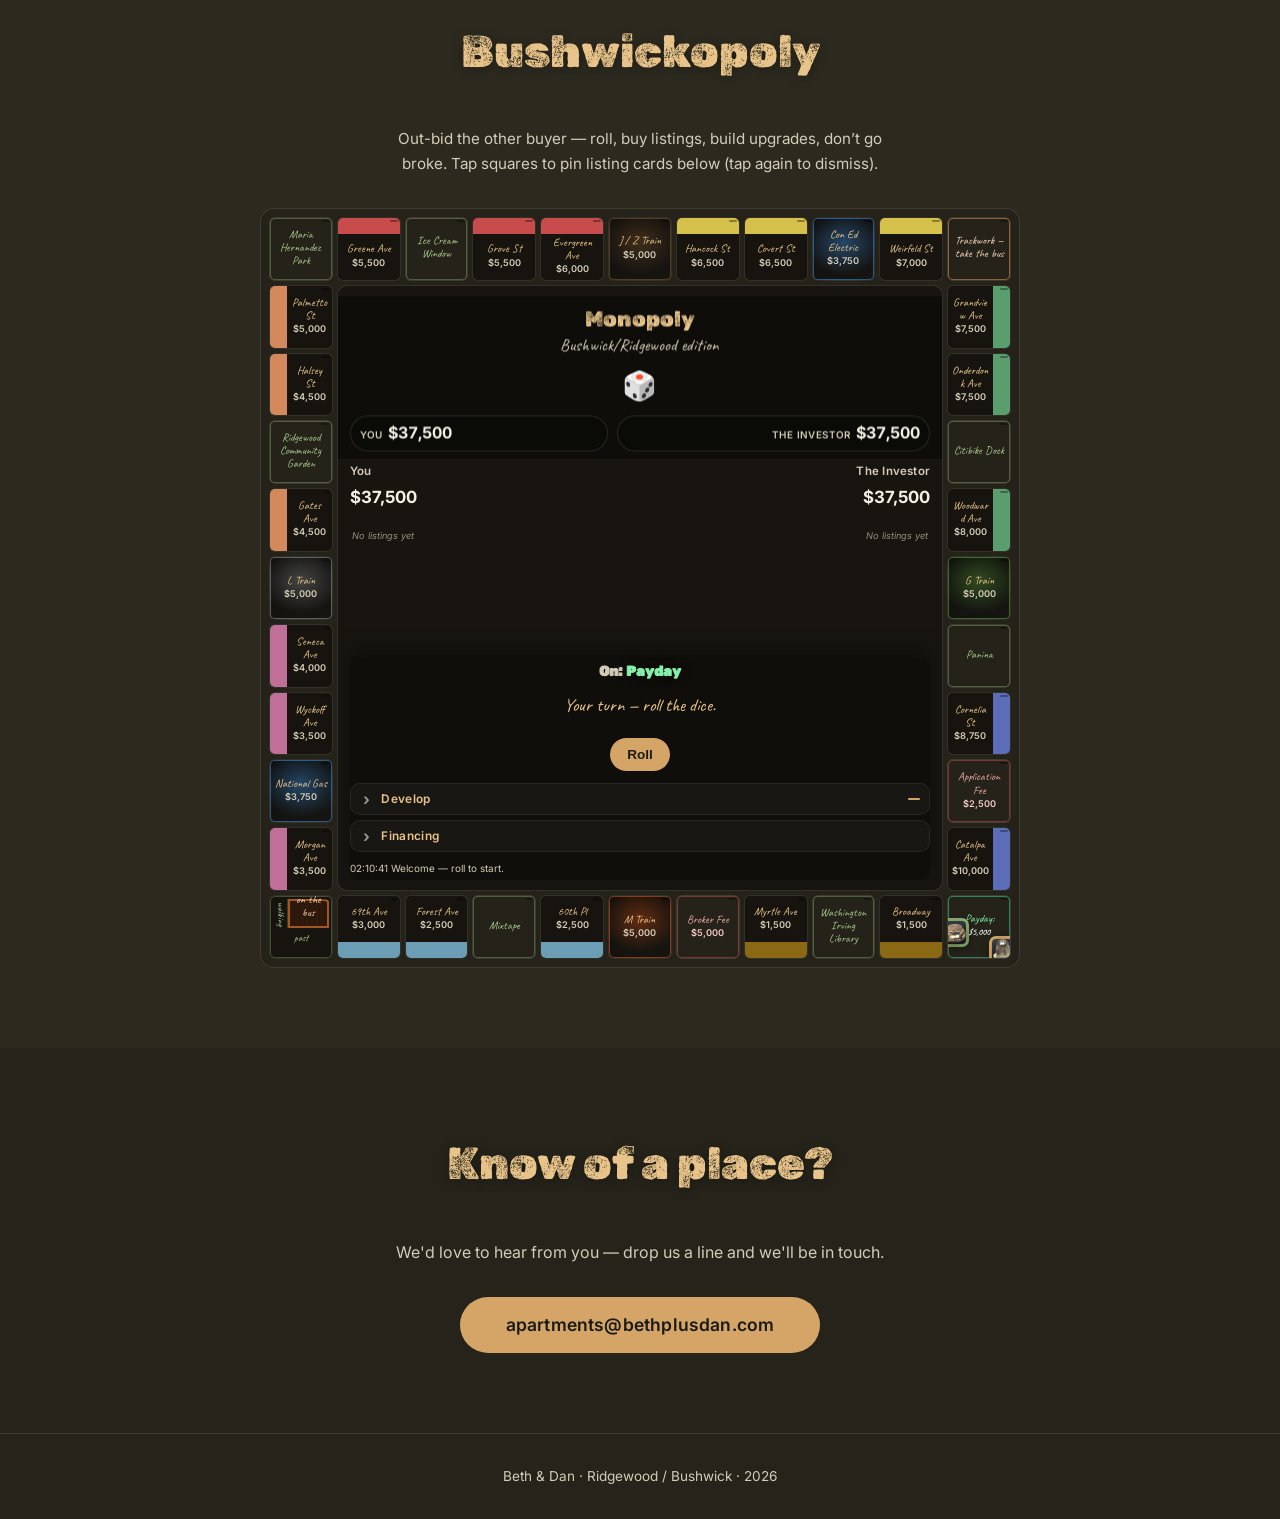
==== commit ffbe1702: "add icons, make some tweaks to develop and finance view" ====
--- a/apartmenthunt/index.html
+++ b/apartmenthunt/index.html
@@ -251,7 +251,7 @@
     <h2>Bushwickopoly</h2>
     <p class="mono-subtitle">Out-bid the other buyer — roll, buy listings, build upgrades, don’t go broke. Tap squares to pin listing cards below (tap again to dismiss).</p>
     <div class="mono-board-wrap">
-      <div id="monoBoard" class="mono-board" data-piece-human="" data-piece-ai="" role="region" aria-label="Monopoly board"></div>
+      <div id="monoBoard" class="mono-board" data-piece-human="/apartmenthunt/assets/hat.png" data-piece-ai="/apartmenthunt/assets/thimble.png" role="region" aria-label="Monopoly board"></div>
     </div>
   </section>
 
--- a/apartmenthunt/style.css
+++ b/apartmenthunt/style.css
@@ -550,8 +550,8 @@
 }
 
 .mono-jail-inner-pieces .mono-piece {
-  width: 28%;
-  max-width: 18px;
+  width: 63%;
+  max-width: 41px;
 }
 
 .mono-cell--owned-human::after {
@@ -673,12 +673,13 @@
 }
 
 .mono-piece {
-  width: 22%;
-  max-width: 22px;
+  width: 50%;
+  max-width: 50px;
   aspect-ratio: 1;
-  border-radius: 50%;
-  border: 2px solid rgba(255, 255, 255, 0.35);
-  box-shadow: 0 2px 6px rgba(0, 0, 0, 0.35);
+  border: none;
+  border-radius: 7px;
+  box-sizing: border-box;
+  box-shadow: 0 2px 8px rgba(0, 0, 0, 0.32);
   overflow: hidden;
   flex-shrink: 0;
 }
@@ -690,11 +691,39 @@
   display: block;
 }
 
-.mono-piece--human {
+/* Photo tokens: thin player-color ring + dark inner mat */
+.mono-piece--human:has(> img),
+.mono-piece--ai:has(> img) {
+  padding: 3px;
+}
+
+.mono-piece--human:has(> img) {
+  background:
+    linear-gradient(165deg, #3d454e 0%, #1a1e24 100%) content-box,
+    var(--accent) border-box;
+  background-clip: content-box, border-box;
+}
+
+.mono-piece--ai:has(> img) {
+  background:
+    linear-gradient(165deg, #3d454e 0%, #1a1e24 100%) content-box,
+    var(--warm) border-box;
+  background-clip: content-box, border-box;
+}
+
+.mono-piece:has(> img) img {
+  object-fit: contain;
+  border-radius: 3px;
+  filter: drop-shadow(0 2px 5px rgba(0, 0, 0, 0.65)) contrast(1.12) brightness(1.08);
+}
+
+.mono-piece--human:not(:has(> img)) {
+  border-radius: 50%;
   background: radial-gradient(circle at 30% 30%, var(--accent-light), var(--accent));
 }
 
-.mono-piece--ai {
+.mono-piece--ai:not(:has(> img)) {
+  border-radius: 50%;
   background: radial-gradient(circle at 30% 30%, var(--warm-light), var(--warm));
 }
 
@@ -731,14 +760,13 @@
 
 .mono-deed-tile {
   position: relative;
+  display: flex;
+  flex-direction: column;
   flex: 1 1 248px;
   max-width: 340px;
   min-width: min(248px, 100%);
   max-height: min(78vh, 560px);
-  overflow-x: hidden;
-  overflow-y: auto;
-  scrollbar-width: none;
-  -ms-overflow-style: none;
+  overflow: hidden;
   border-radius: 11px;
   border: 3px solid #252422;
   background: linear-gradient(165deg, #fdfaf4 0%, #ebe2cf 100%);
@@ -905,6 +933,58 @@
   display: flex;
   flex-direction: column;
   gap: 0.35rem;
+  position: sticky;
+  top: 0;
+  z-index: 8;
+  margin: -0.65rem -0.75rem 0.35rem;
+  padding: 0.65rem 0.75rem 0.45rem;
+  background: rgba(15, 14, 11, 0.97);
+  backdrop-filter: blur(10px);
+  border-bottom: 1px solid rgba(255, 255, 255, 0.08);
+}
+
+.mono-cash-dock {
+  display: flex;
+  flex-wrap: wrap;
+  justify-content: center;
+  align-items: stretch;
+  gap: 0.4rem 0.55rem;
+}
+
+.mono-cash-dock-pill {
+  display: flex;
+  flex: 1 1 auto;
+  align-items: baseline;
+  justify-content: center;
+  gap: 0.35rem;
+  min-width: min(140px, 42%);
+  padding: 0.28rem 0.55rem;
+  border-radius: 999px;
+  border: 1px solid rgba(255, 255, 255, 0.12);
+  background: rgba(0, 0, 0, 0.22);
+}
+
+.mono-cash-dock-pill--human {
+  justify-content: flex-start;
+}
+
+.mono-cash-dock-pill--ai {
+  justify-content: flex-end;
+}
+
+.mono-cash-dock-label {
+  font-size: 0.62rem;
+  font-weight: 600;
+  letter-spacing: 0.04em;
+  text-transform: uppercase;
+  color: var(--text-muted);
+}
+
+.mono-cash-dock-amt {
+  font-size: clamp(0.85rem, 2.8vw, 1rem);
+  font-weight: 700;
+  color: var(--text);
+  font-variant-numeric: tabular-nums;
 }
 
 .mono-portfolio-region {
@@ -997,7 +1077,7 @@
   gap: 0.65rem 1rem;
   align-items: stretch;
   width: 100%;
-  flex: 1 1 auto;
+  flex: 1 0 auto;
   min-height: 0;
   font-size: 0.72rem;
   color: var(--text-muted);
@@ -1276,10 +1356,319 @@
 }
 
 .mono-build {
+  display: none;
+}
+
+/* Develop / Financing — inline expand sections */
+.mono-expand-stack {
+  display: flex;
+  flex-direction: column;
+  gap: 0.35rem;
+  margin: 0.35rem 0 0.2rem;
+  width: 100%;
+}
+
+.mono-expand {
+  border-radius: 10px;
+  border: 1px solid rgba(255, 255, 255, 0.1);
+  background: rgba(18, 17, 14, 0.92);
+  overflow: hidden;
+}
+
+.mono-expand-toggle {
+  display: flex;
+  align-items: center;
+  gap: 0.35rem;
+  width: 100%;
+  margin: 0;
+  padding: 0.42rem 0.55rem 0.42rem 0.45rem;
+  border: none;
+  background: rgba(28, 26, 22, 0.75);
+  color: var(--warm-light);
+  font-family: inherit;
+  font-size: 0.74rem;
+  font-weight: 600;
+  letter-spacing: 0.03em;
+  cursor: pointer;
+  text-align: left;
+}
+
+.mono-expand-toggle:hover:not(:disabled) {
+  background: rgba(40, 36, 30, 0.88);
+}
+
+.mono-expand-toggle:disabled {
+  opacity: 0.38;
+  cursor: not-allowed;
+}
+
+.mono-expand-chevron {
+  flex-shrink: 0;
+  display: inline-block;
+  width: 1.1rem;
+  text-align: center;
+  font-size: 1rem;
+  font-weight: 700;
+  line-height: 1;
+  transition: transform 0.15s ease;
+  color: rgba(255, 255, 255, 0.55);
+}
+
+.mono-expand--open .mono-expand-chevron {
+  transform: rotate(90deg);
+}
+
+.mono-expand-label {
+  flex: 1;
+  min-width: 0;
+}
+
+.mono-expand-body {
+  padding: 0.45rem 0.55rem 0.55rem;
+  border-top: 1px solid rgba(255, 255, 255, 0.07);
+  max-height: min(38vh, 240px);
+  overflow-x: hidden;
+  overflow-y: auto;
+  font-size: 0.72rem;
+  background: rgba(14, 13, 11, 0.88);
+}
+
+.mono-expand-body[hidden] {
+  display: none !important;
+}
+
+.mono-mgmt-badge {
+  display: inline-block;
+  margin-left: 0.15rem;
+  padding: 0.05rem 0.38rem;
+  border-radius: 999px;
+  font-size: 0.62rem;
+  font-weight: 700;
+  background: var(--warm);
+  color: #1a1a14;
+  vertical-align: middle;
+}
+
+.mono-li-chip {
+  display: block;
+  width: 100%;
+  max-width: 100%;
+  margin: 0;
+  padding: 0.2rem 0.38rem;
+  border: none;
+  cursor: pointer;
+  font-family: inherit;
+  font-size: 0.65rem;
+  font-weight: 500;
+  text-align: left;
+  line-height: 1.25;
+}
+
+.mono-li-chip:hover {
+  filter: brightness(1.06);
+}
+
+.mono-panel-empty {
+  margin: 0.5rem 0;
+  font-size: 0.78rem;
+  color: var(--text-muted);
+  line-height: 1.45;
+}
+
+.mono-panel-foot {
+  margin: 0.75rem 0 0;
+  font-size: 0.65rem;
+  color: var(--text-muted);
+  line-height: 1.4;
+  opacity: 0.92;
+}
+
+.mono-dev-section {
+  margin-bottom: 0.85rem;
+}
+
+.mono-dev-head {
+  display: flex;
+  align-items: center;
+  gap: 0.45rem;
+  margin-bottom: 0.4rem;
+}
+
+.mono-dev-strip {
+  width: 6px;
+  align-self: stretch;
+  min-height: 1.5rem;
+  border-radius: 4px;
+  flex-shrink: 0;
+}
+
+.mono-dev-title {
+  margin: 0;
+  font-size: 0.72rem;
+  font-weight: 700;
+  text-transform: uppercase;
+  letter-spacing: 0.08em;
+  color: rgba(255, 255, 255, 0.72);
+}
+
+.mono-dev-chipwrap {
+  min-width: 0;
+}
+
+.mono-dev-row {
+  display: grid;
+  grid-template-columns: 1fr auto;
+  gap: 0.35rem 0.5rem;
+  align-items: center;
+  padding: 0.35rem 0;
+  border-bottom: 1px solid rgba(255, 255, 255, 0.06);
+  font-size: 0.72rem;
+}
+
+.mono-dev-row:last-child {
+  border-bottom: none;
+}
+
+.mono-dev-actions {
+  display: flex;
+  justify-content: flex-end;
+}
+
+.mono-dev-actions .mono-mini-btn {
+  font-size: 0.6rem;
+  white-space: nowrap;
+}
+
+.mono-dev-hint {
+  font-size: 0.62rem;
+  color: var(--text-muted);
+  text-align: right;
+  max-width: 9.5rem;
+  line-height: 1.2;
+}
+
+.mono-fin-section {
+  margin-bottom: 0.85rem;
+}
+
+.mono-fin-heading {
+  margin: 0 0 0.35rem;
+  font-size: 0.68rem;
+  font-weight: 700;
+  text-transform: uppercase;
+  letter-spacing: 0.06em;
+  color: rgba(255, 253, 245, 0.76);
+}
+
+.mono-fin-list {
+  display: flex;
+  flex-direction: column;
+  gap: 0.25rem;
+}
+
+.mono-fin-chipwrap {
+  flex: 1;
+  min-width: 0;
+}
+
+.mono-fin-row {
+  display: flex;
+  align-items: center;
+  justify-content: space-between;
+  gap: 0.5rem;
+  padding: 0.32rem 0;
+  border-bottom: 1px solid rgba(255, 255, 255, 0.05);
+  font-size: 0.72rem;
+}
+
+.mono-fin-row:last-child {
+  border-bottom: none;
+}
+
+.mono-fin-slot {
+  flex-shrink: 0;
+}
+
+.mono-fin-slot .mono-mini-btn {
+  font-size: 0.62rem;
+}
+
+.mono-fin-reason {
+  font-size: 0.62rem;
+  color: var(--text-muted);
+  text-align: right;
+  line-height: 1.25;
+  max-width: 11rem;
+}
+
+.mono-deed-tile-scroll {
+  position: relative;
+  flex: 1 1 auto;
+  min-height: 0;
+  overflow-x: hidden;
+  overflow-y: auto;
+  scrollbar-width: none;
+  -ms-overflow-style: none;
+}
+
+.mono-deed-tile-scroll::-webkit-scrollbar {
+  width: 0;
+  height: 0;
+}
+
+.mono-deed-tile-scroll:last-child {
+  border-radius: 11px;
+}
+
+.mono-deed-tile .mono-deed-tile-scroll:not(:last-child) {
+  border-radius: 11px 11px 0 0;
+}
+
+.mono-deed-actions {
+  flex-shrink: 0;
+  border-top: 2px solid rgba(37, 36, 34, 0.35);
+  background: linear-gradient(180deg, #e8dfd0 0%, #dcd3c4 100%);
+  padding: 0.45rem 0.5rem 0.55rem;
+  border-radius: 0 0 9px 9px;
+}
+
+.mono-deed-actions-row {
   display: flex;
   flex-wrap: wrap;
   gap: 0.35rem;
   justify-content: center;
+}
+
+.mono-deed-actions-note {
+  margin: 0.15rem 0 0;
+  font-size: 0.68rem;
+  text-align: center;
+  color: #4a4743;
+  font-weight: 600;
+}
+
+.mono-deed-actions .mono-mini-btn {
+  font-size: 0.62rem;
+}
+
+@media (max-width: 480px) {
+  .mono-dev-row {
+    grid-template-columns: 1fr;
+    gap: 0.25rem;
+  }
+
+  .mono-dev-actions {
+    justify-content: flex-start;
+  }
+
+  .mono-fin-row {
+    flex-direction: column;
+    align-items: stretch;
+  }
+
+  .mono-fin-slot {
+    align-self: flex-end;
+  }
 }
 
 .mono-mini-btn {
@@ -1427,7 +1816,7 @@
 
   .mono-board-wrap .mono-cell--jail-corner .mono-jail-inner-pieces .mono-piece {
     width: auto;
-    max-width: 20px;
+    max-width: 45px;
     flex-shrink: 0;
   }
 }
@@ -1442,7 +1831,7 @@
 .mono-gameover {
   position: absolute;
   inset: 0;
-  background: rgba(15, 14, 11, 0.92);
+  background: rgba(15, 14, 11, 0.5);
   backdrop-filter: blur(8px);
   border-radius: 10px;
   flex-direction: column;
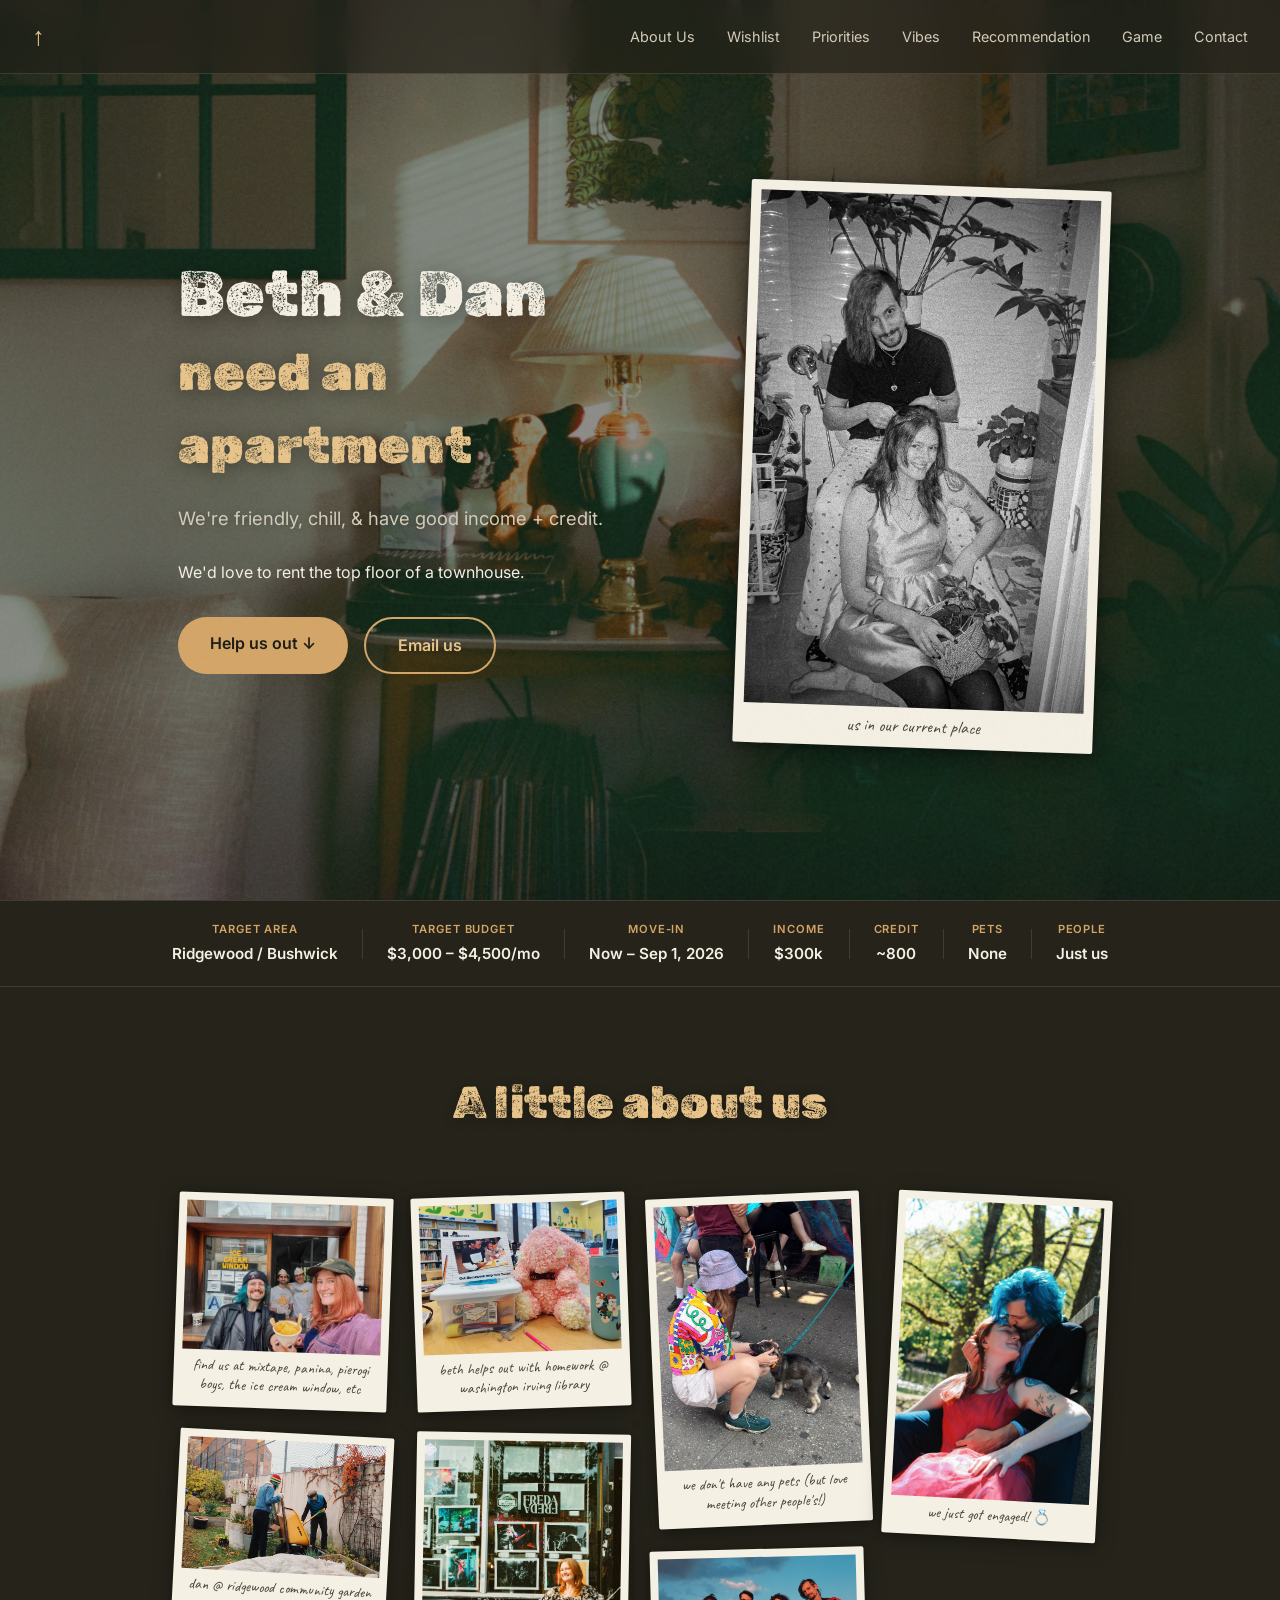
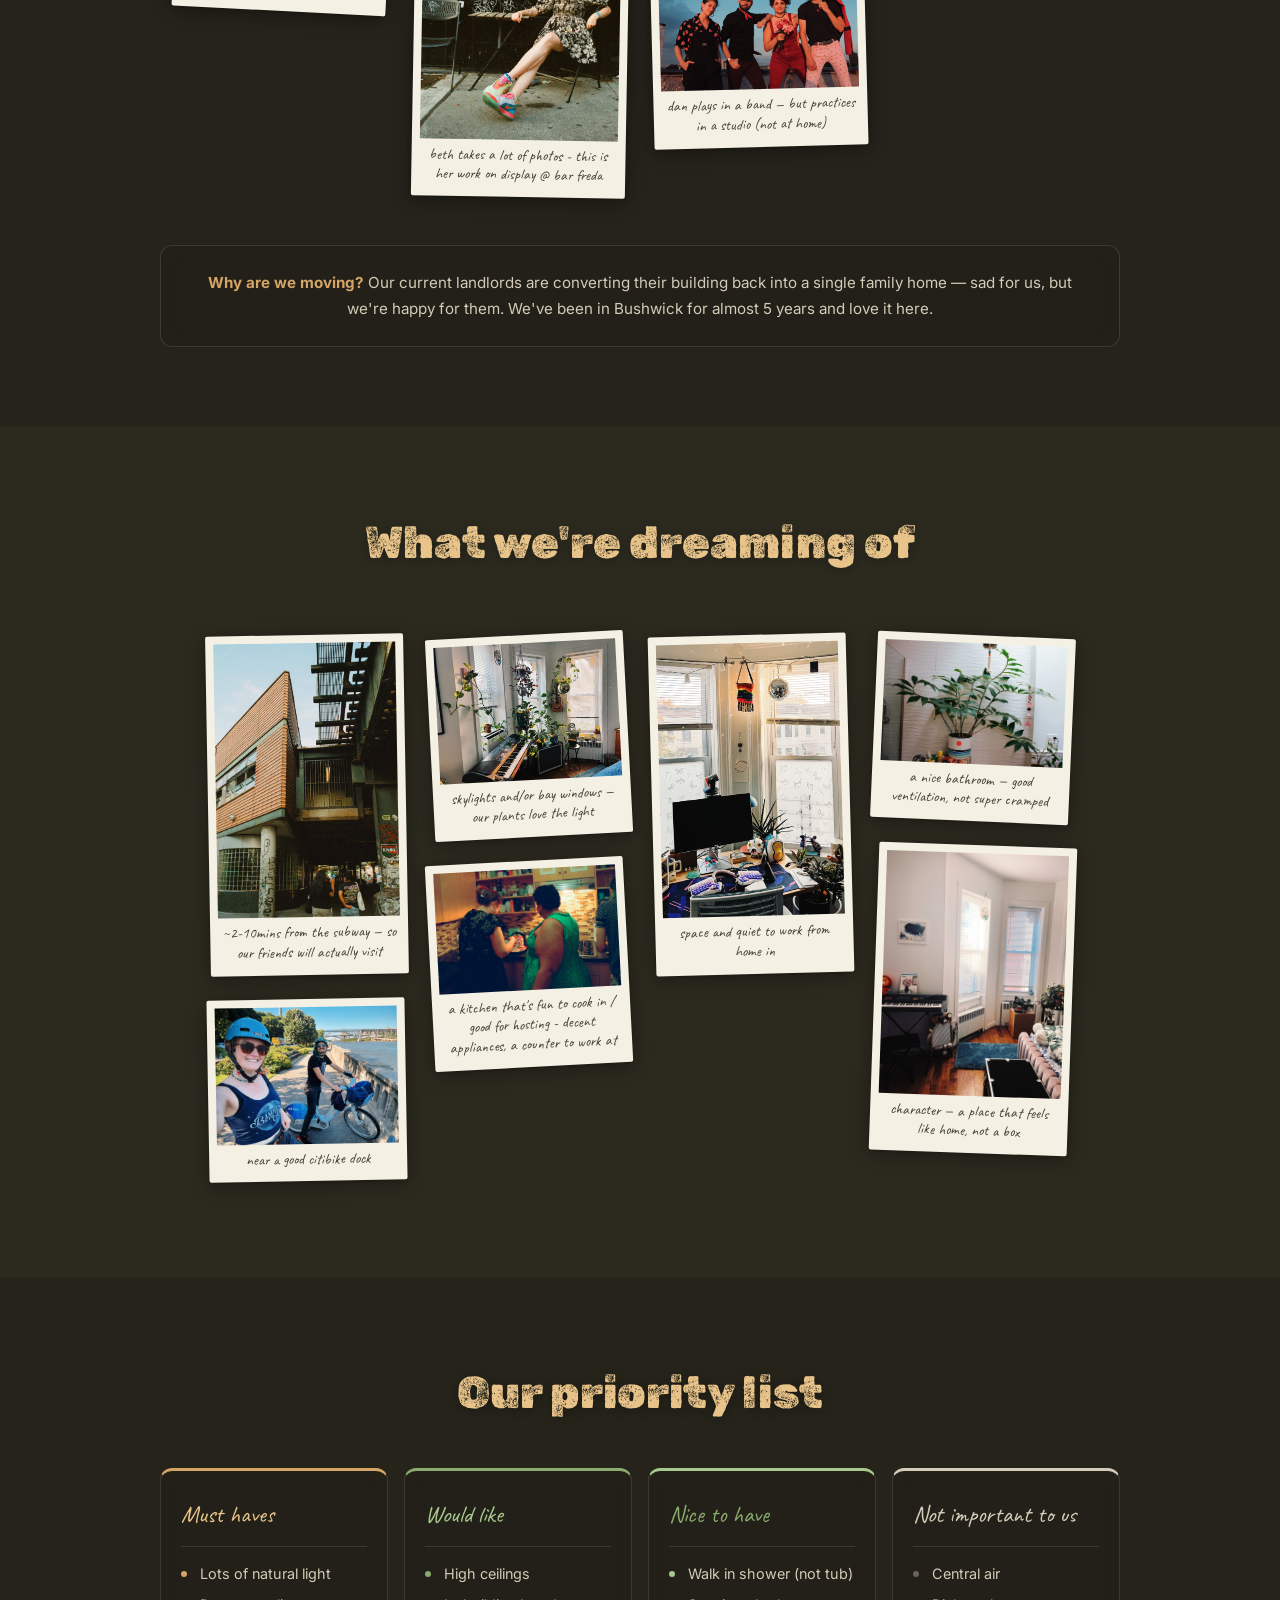
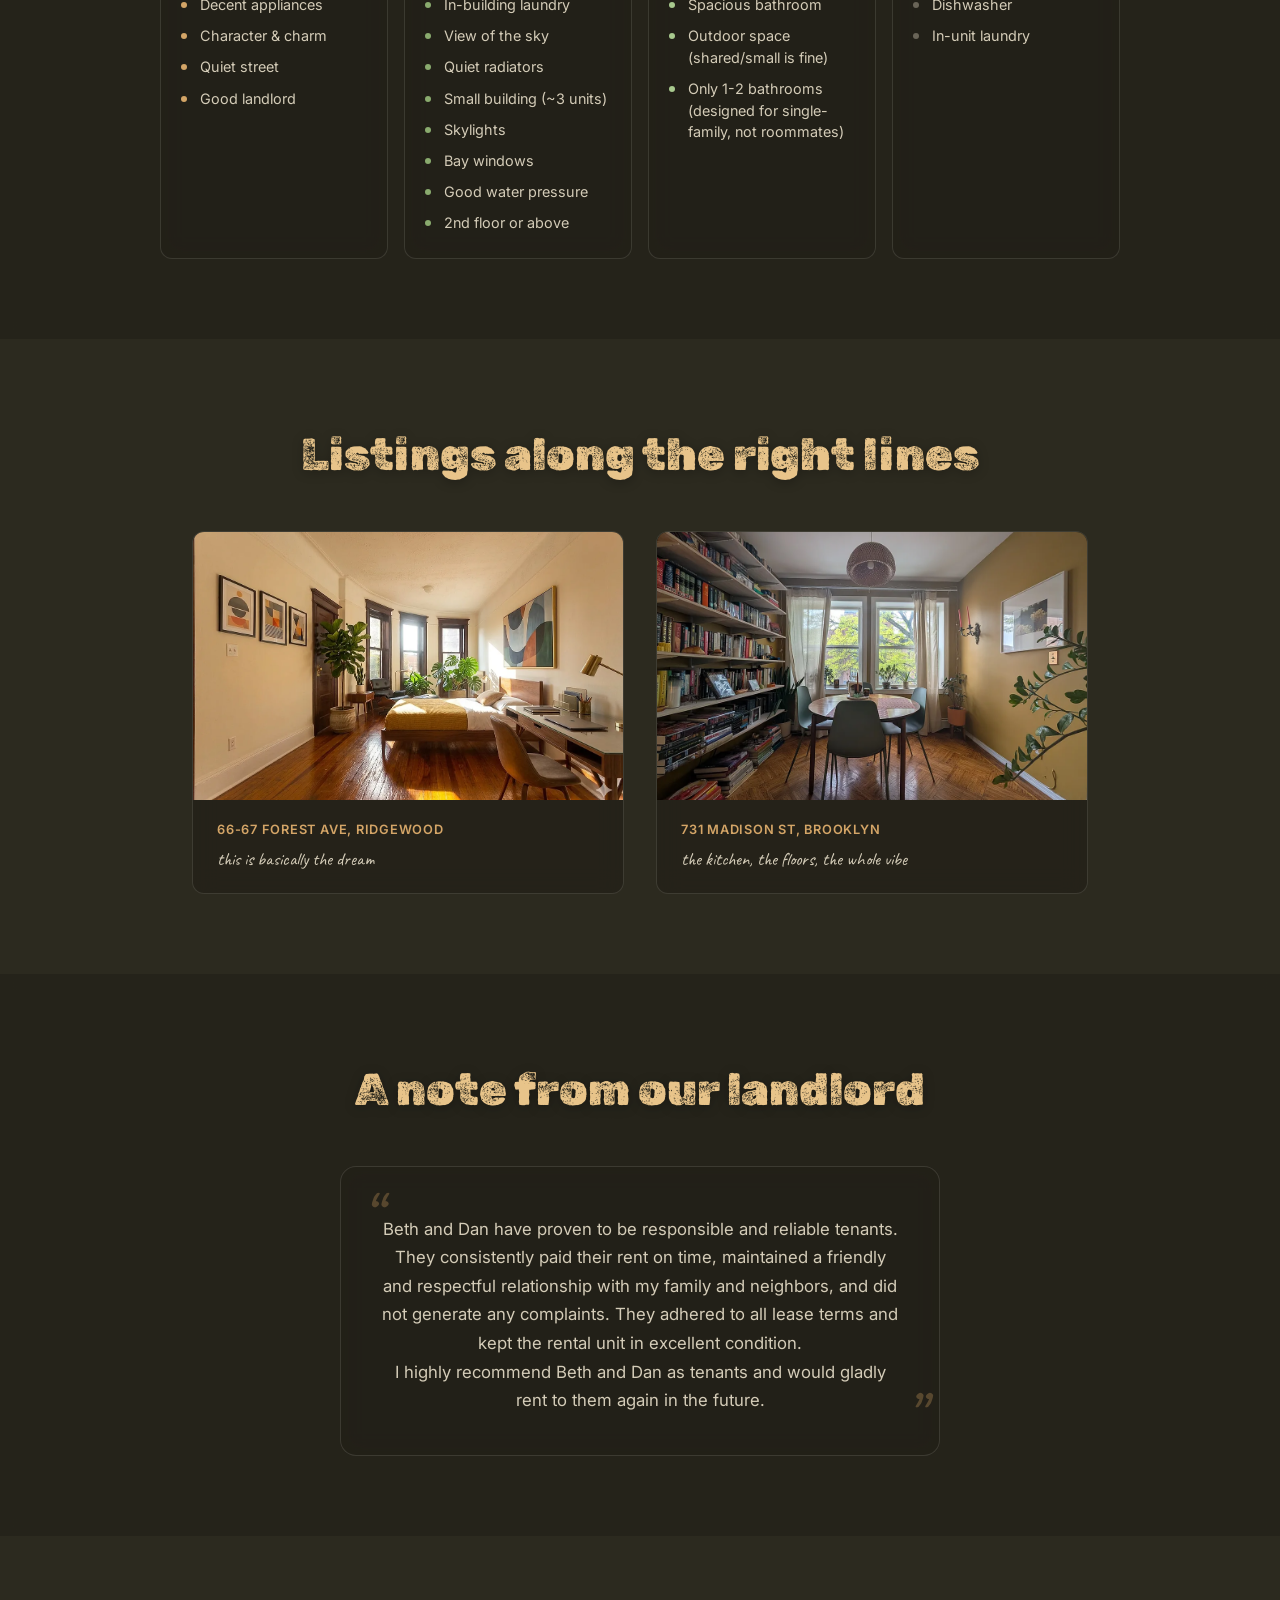
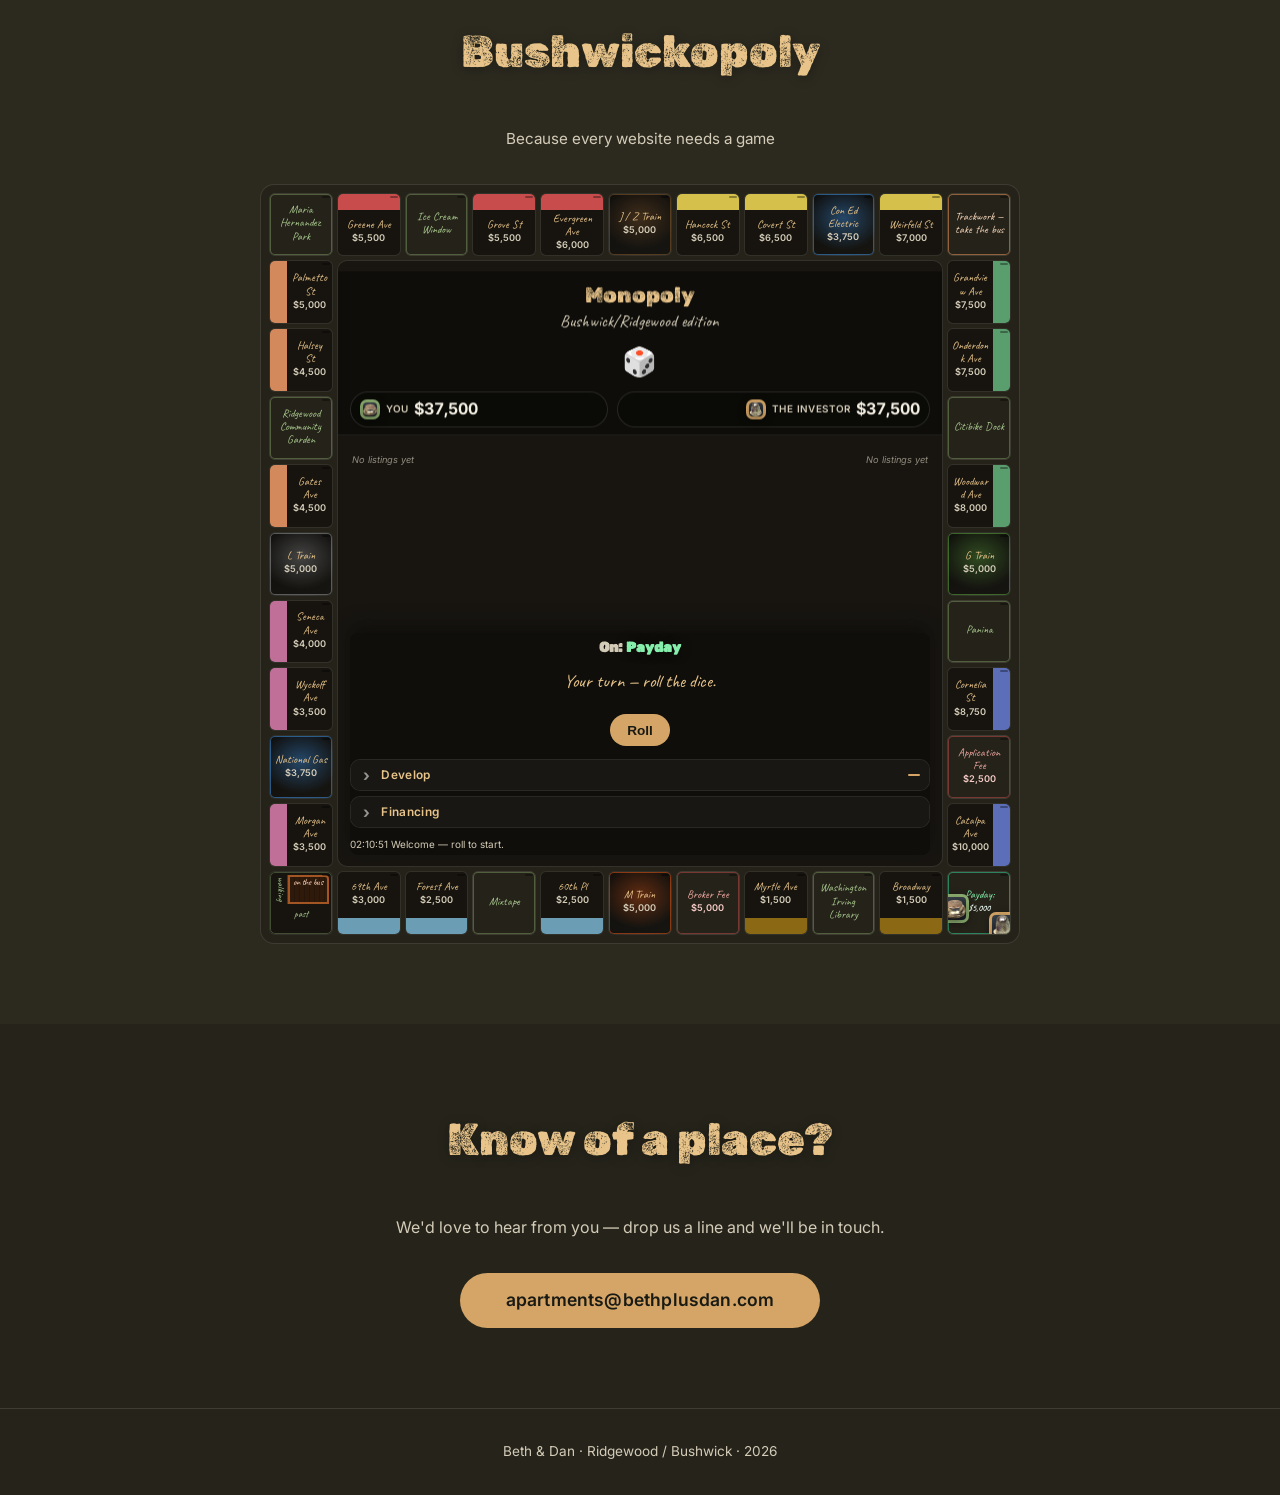
==== commit 591162f7: "small board cleanup tweaks" ====
--- a/apartmenthunt/index.html
+++ b/apartmenthunt/index.html
@@ -249,7 +249,7 @@
 
   <section id="game" class="section monopoly-section">
     <h2>Bushwickopoly</h2>
-    <p class="mono-subtitle">Out-bid the other buyer — roll, buy listings, build upgrades, don’t go broke. Tap squares to pin listing cards below (tap again to dismiss).</p>
+    <p class="mono-subtitle">Because every website needs a game</p>
     <div class="mono-board-wrap">
       <div id="monoBoard" class="mono-board" data-piece-human="/apartmenthunt/assets/hat.png" data-piece-ai="/apartmenthunt/assets/thimble.png" role="region" aria-label="Monopoly board"></div>
     </div>
--- a/apartmenthunt/style.css
+++ b/apartmenthunt/style.css
@@ -529,12 +529,18 @@
   align-items: center;
   justify-content: center;
   font-family: var(--handwriting);
-  font-size: clamp(7px, 0.85vw, 11px);
+  font-size: clamp(6px, 0.74vw, 9.75px);
   color: #ffd4b8;
   text-align: center;
   line-height: 1.12;
   padding: 3px;
+  letter-spacing: -0.025em;
   min-height: 0;
+  min-width: 0;
+  align-self: stretch;
+  max-width: 100%;
+  box-sizing: border-box;
+  overflow-wrap: break-word;
 }
 
 .mono-jail-inner-pieces {
@@ -954,7 +960,7 @@
 .mono-cash-dock-pill {
   display: flex;
   flex: 1 1 auto;
-  align-items: baseline;
+  align-items: center;
   justify-content: center;
   gap: 0.35rem;
   min-width: min(140px, 42%);
@@ -962,6 +968,16 @@
   border-radius: 999px;
   border: 1px solid rgba(255, 255, 255, 0.12);
   background: rgba(0, 0, 0, 0.22);
+}
+
+.mono-cash-dock-pill .mono-piece {
+  width: 1.28rem;
+  max-width: 1.28rem;
+  flex-shrink: 0;
+}
+
+.mono-cash-dock-pill .mono-piece img {
+  border-radius: 2px;
 }
 
 .mono-cash-dock-pill--human {
@@ -1099,19 +1115,6 @@
 .mono-cash-col--ai {
   justify-self: end;
   text-align: right;
-}
-
-.mono-cash-label {
-  font-weight: 600;
-  letter-spacing: 0.02em;
-  color: var(--text-muted);
-}
-
-.mono-cash-grid strong {
-  display: block;
-  color: var(--text);
-  font-size: 1.05rem;
-  font-weight: 700;
 }
 
 .mono-portfolio-shell {
@@ -1716,6 +1719,19 @@
     min-height: 44px;
     padding-left: 1rem;
     padding-right: 1rem;
+  }
+
+  /* One scroll (page / section) — no nested scroll areas in hub */
+  .mono-expand-body {
+    max-height: none;
+    overflow-x: visible;
+    overflow-y: visible;
+  }
+
+  .mono-log {
+    max-height: none;
+    overflow-x: visible;
+    overflow-y: visible;
   }
 }
 
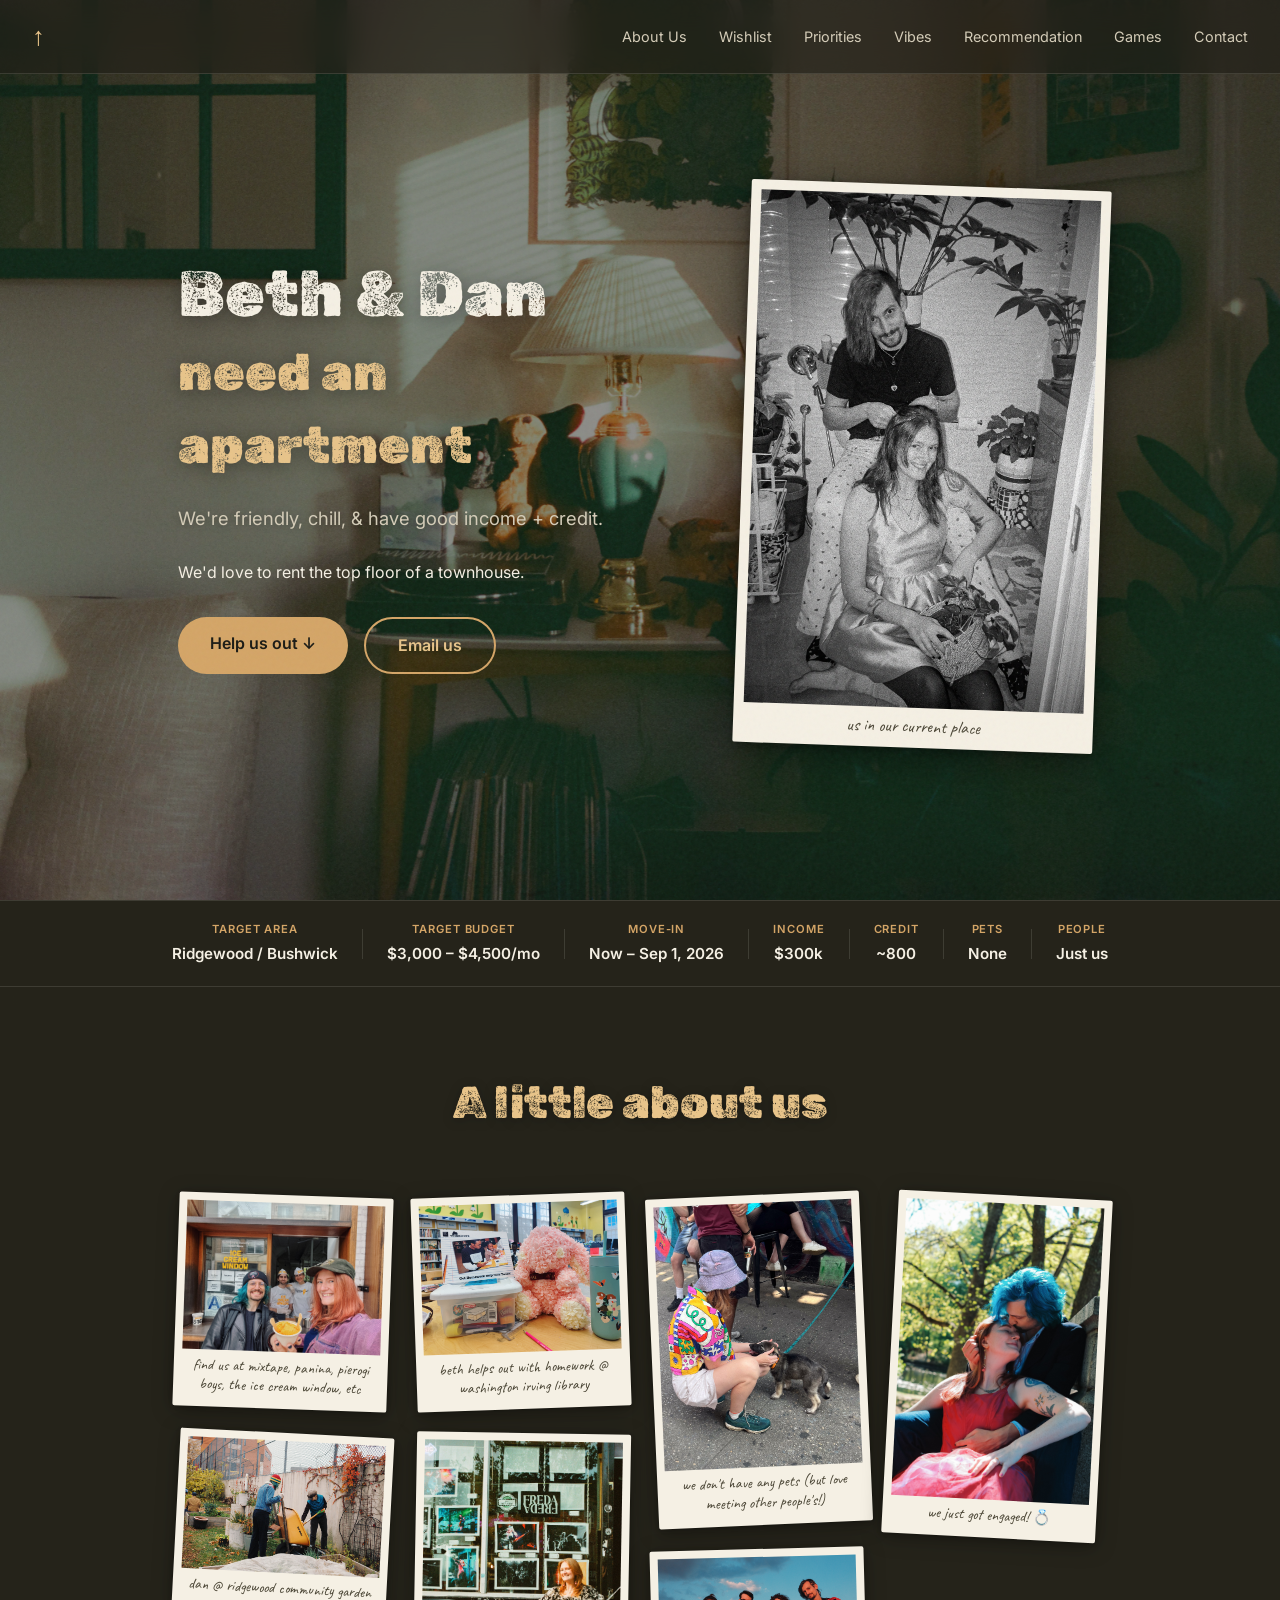
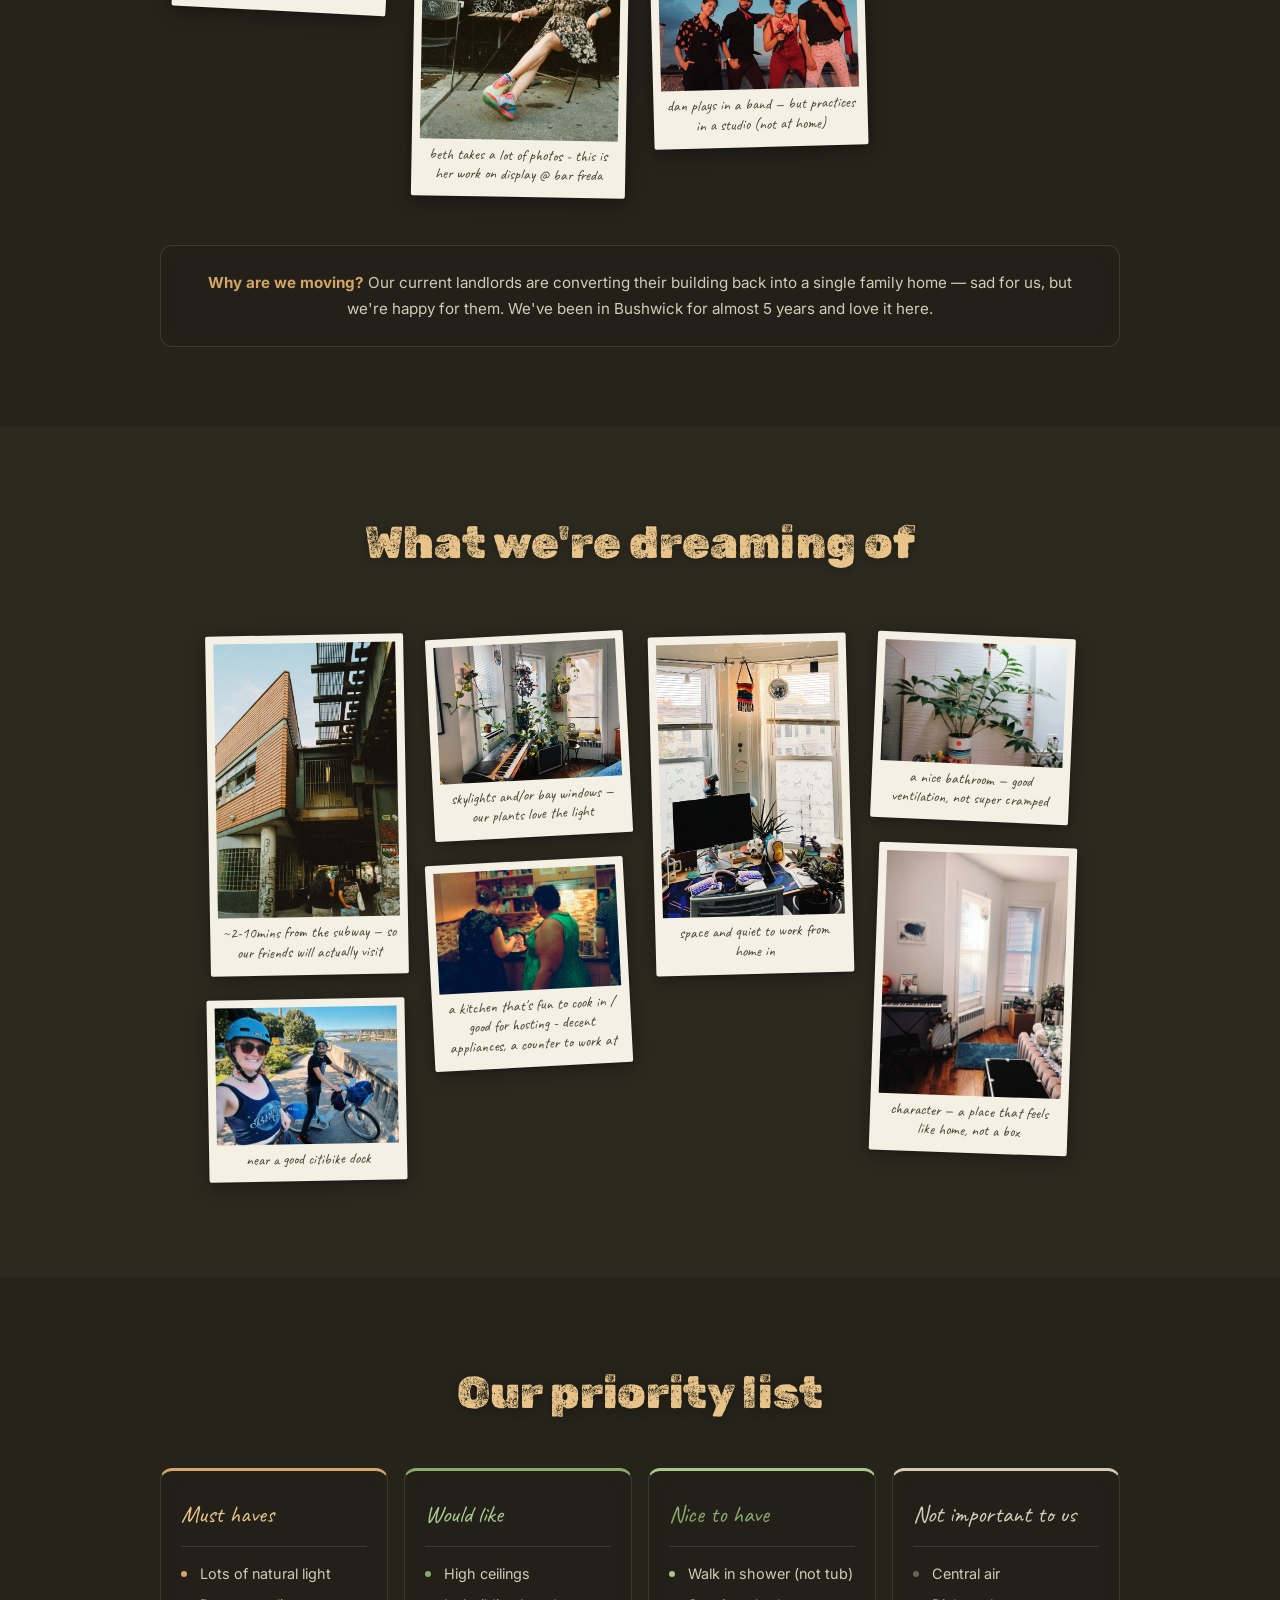
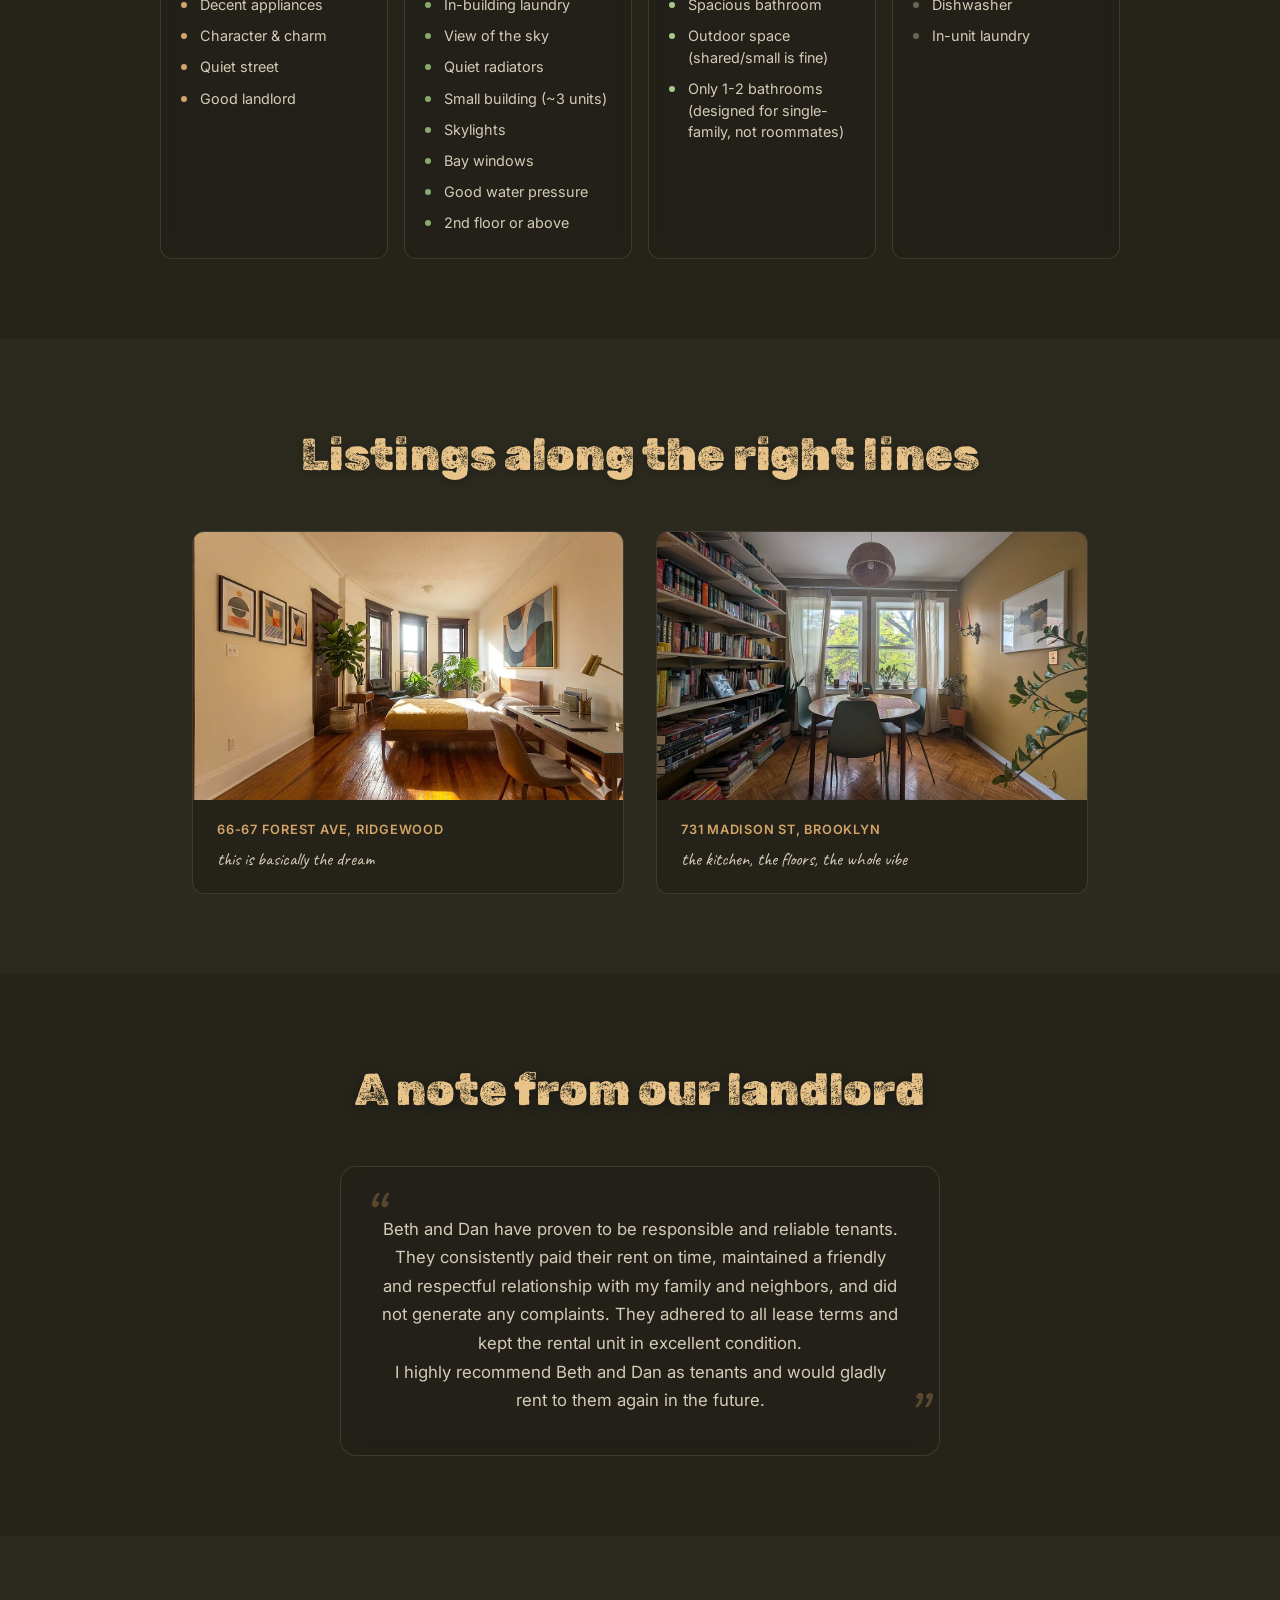
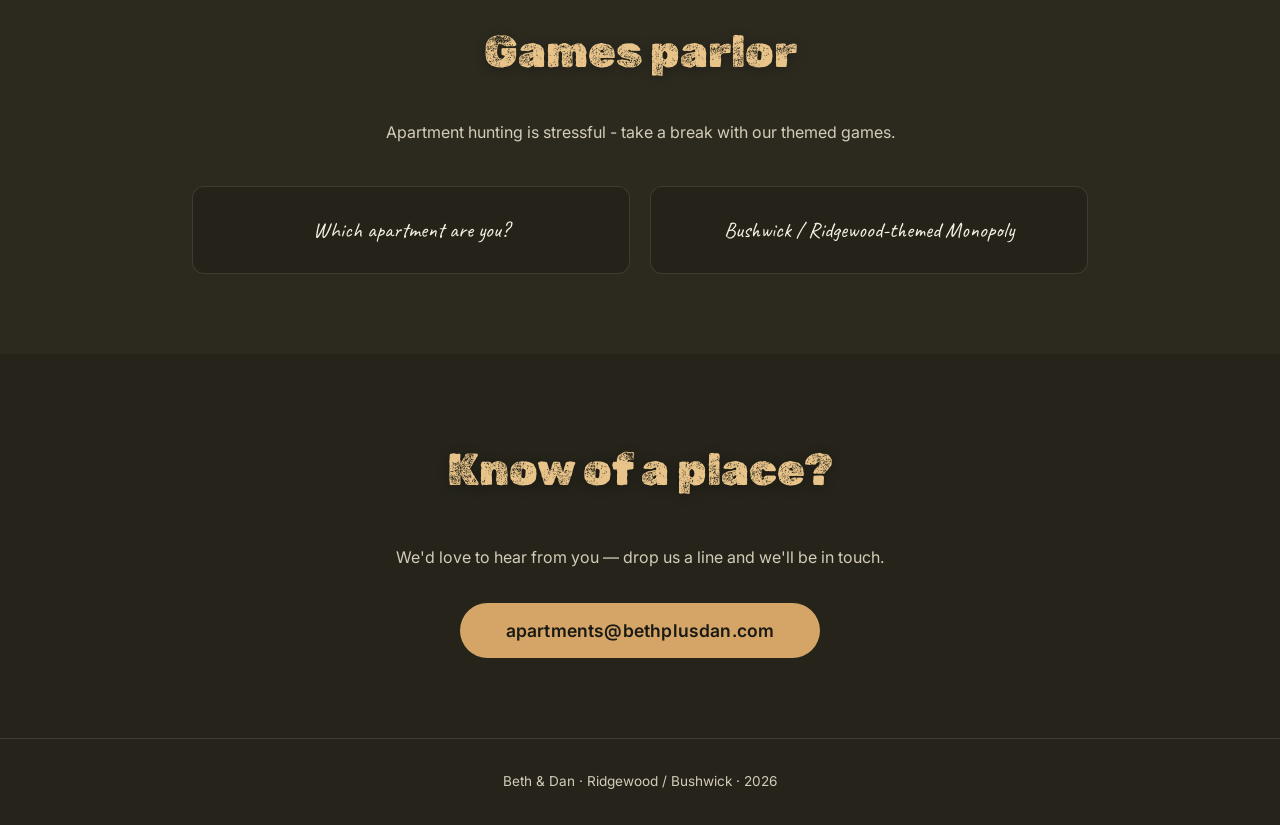
==== commit 9b103189: "make newpages for quiz and monopoly, add games parlor section to the website" ====
--- a/apartmenthunt/index.html
+++ b/apartmenthunt/index.html
@@ -31,7 +31,7 @@
       <a href="#priorities">Priorities</a>
       <a href="#vibes">Vibes</a>
       <a href="#rec">Recommendation</a>
-      <a href="#game">Game</a>
+      <a href="#games-parlor">Games</a>
       <a href="#contact">Contact</a>
     </div>
   </nav>
@@ -247,14 +247,14 @@
     </div>
   </section>
 
-  <section id="game" class="section monopoly-section">
-    <h2>Bushwickopoly</h2>
-    <p class="mono-subtitle">Because every website needs a game</p>
-    <div class="mono-board-wrap">
-      <div id="monoBoard" class="mono-board" data-piece-human="/apartmenthunt/assets/hat.png" data-piece-ai="/apartmenthunt/assets/thimble.png" role="region" aria-label="Monopoly board"></div>
-    </div>
-  </section>
-
+  <section id="games-parlor" class="section games-parlor">
+    <h2>Games parlor</h2>
+    <p class="games-parlor-intro">Apartment hunting is stressful - take a break with our themed games.</p>
+    <div class="games-parlor-grid">
+      <a href="/apartmenthunt/quiz/" class="games-parlor-card">Which apartment are you?</a>
+      <a href="/apartmenthunt/monopoly/" class="games-parlor-card">Bushwick / Ridgewood-themed Monopoly</a>
+    </div>
+  </section>
 
   <section id="contact" class="section section-alt">
     <h2>Know of a place?</h2>
@@ -266,7 +266,6 @@
     <p>Beth & Dan &middot; Ridgewood / Bushwick &middot; 2026</p>
   </footer>
 
-  <script src="/apartmenthunt/monopoly.js"></script>
   <script src="/apartmenthunt/main.js"></script>
 </body>
 </html>
--- a/apartmenthunt/style.css
+++ b/apartmenthunt/style.css
@@ -96,8 +96,8 @@
 }
 
 
-/* HERO */
-header {
+/* HERO (landing page only — not quiz/monopoly subpage headers) */
+header#top {
   min-height: 100vh;
   display: flex;
   align-items: center;
@@ -943,10 +943,22 @@
   top: 0;
   z-index: 8;
   margin: -0.65rem -0.75rem 0.35rem;
-  padding: 0.65rem 0.75rem 0.45rem;
+  padding: 0.5rem 0.75rem 0.4rem;
   background: rgba(15, 14, 11, 0.97);
   backdrop-filter: blur(10px);
   border-bottom: 1px solid rgba(255, 255, 255, 0.08);
+}
+
+.mono-dice-offscreen {
+  position: absolute;
+  width: 1px;
+  height: 1px;
+  padding: 0;
+  margin: -1px;
+  overflow: hidden;
+  clip: rect(0, 0, 0, 0);
+  white-space: nowrap;
+  border: 0;
 }
 
 .mono-cash-dock {
@@ -1050,31 +1062,6 @@
 .mono-current-square-name {
   font-weight: 700;
   text-shadow: 0 0 12px rgba(0, 0, 0, 0.35);
-}
-
-.mono-brand {
-  text-align: center;
-}
-
-.mono-brand-title {
-  font-family: var(--heading-font);
-  font-size: clamp(1rem, 3vw, 1.35rem);
-  color: var(--warm-light);
-  display: block;
-  line-height: 1.2;
-}
-
-.mono-brand-sub {
-  font-family: var(--handwriting);
-  font-size: clamp(0.85rem, 2.5vw, 1.05rem);
-  color: var(--text-muted);
-}
-
-.mono-dice {
-  text-align: center;
-  font-size: clamp(1.25rem, 4vw, 1.75rem);
-  font-family: var(--handwriting);
-  color: var(--text);
 }
 
 .mono-dice-pop {
@@ -1274,6 +1261,38 @@
   opacity: 0.82;
 }
 
+.mono-overview-grid {
+  display: flex;
+  flex-direction: column;
+  gap: 0.85rem;
+  padding: 0.35rem 0.15rem 0.15rem;
+}
+
+.mono-overview-player-label {
+  margin: 0 0 0.35rem;
+  font-size: 0.68rem;
+  font-weight: 700;
+  letter-spacing: 0.06em;
+  text-transform: uppercase;
+  color: var(--text-muted);
+}
+
+.mono-overview-col--ai .mono-overview-player-label {
+  text-align: right;
+}
+
+.mono-overview-col--ai .mono-portfolio {
+  text-align: right;
+}
+
+.mono-overview-col--ai .mono-portfolio-group {
+  flex-direction: row-reverse;
+}
+
+.mono-overview-col--ai .mono-portfolio-chips {
+  justify-content: flex-end;
+}
+
 .mono-cell--mortgaged.mono-cell--property .mono-strip,
 .mono-cell--mortgaged.mono-cell--transit,
 .mono-cell--mortgaged.mono-cell--utility {
@@ -1291,6 +1310,10 @@
 @media (min-width: 641px) {
   .mono-prompt {
     min-height: 2.5rem;
+  }
+
+  #monoListingsExpand {
+    display: none;
   }
 }
 
@@ -1710,9 +1733,49 @@
 }
 
 @media (max-width: 640px) {
+  /* Board frame matches HUD black — reads as one surface on a small screen */
+  .mono-board {
+    background: rgba(15, 14, 11, 0.96);
+    backdrop-filter: none;
+  }
+
+  .mono-portfolio-region {
+    display: none;
+  }
+
   .mono-portfolio-shell {
     max-height: 5rem;
     flex: 0 1 auto;
+  }
+
+  .mono-portfolio-shell--overview {
+    max-height: none;
+    flex: 0 0 auto;
+    min-height: 0;
+  }
+
+  .mono-portfolio-shell--overview .mono-portfolio {
+    overflow: visible;
+    max-height: none;
+    flex: 0 0 auto;
+    margin-top: 0;
+    padding: 4px 2px 8px;
+    font-size: 0.72rem;
+    line-height: 1.35;
+  }
+
+  .mono-portfolio-shell--overview .mono-portfolio-chip {
+    padding: 0.14rem 0.42rem;
+    border-radius: 6px;
+    font-size: 0.88em;
+  }
+
+  .mono-portfolio-shell--overview .mono-portfolio-chips {
+    gap: 0.32rem 0.45rem;
+  }
+
+  .mono-portfolio-shell--overview .mono-portfolio-group {
+    margin-bottom: 0.4rem;
   }
 
   .mono-action-btn {
@@ -2276,6 +2339,379 @@
   margin-top: 1.5rem;
 }
 
+/* GAMES PARLOR (landing teaser) */
+.games-parlor-intro {
+  text-align: center;
+  color: var(--text-muted);
+  max-width: 520px;
+  margin: -0.5rem auto 2.5rem;
+  font-size: 1rem;
+  line-height: 1.65;
+}
+
+.games-parlor-grid {
+  display: grid;
+  grid-template-columns: repeat(auto-fit, minmax(240px, 1fr));
+  gap: 1.25rem;
+  margin-top: 0;
+}
+
+.games-parlor-card {
+  display: flex;
+  align-items: center;
+  justify-content: center;
+  text-align: center;
+  min-height: 5.5rem;
+  padding: 1.35rem 1.5rem;
+  font-family: var(--handwriting);
+  font-size: 1.35rem;
+  line-height: 1.35;
+  color: var(--text);
+  text-decoration: none;
+  background: var(--card-bg);
+  backdrop-filter: blur(12px);
+  border: 1px solid var(--border);
+  border-radius: 12px;
+  transition: transform 0.3s, box-shadow 0.3s, border-color 0.3s;
+}
+
+.games-parlor-card:hover {
+  transform: translateY(-3px);
+  box-shadow: 0 12px 40px rgba(0, 0, 0, 0.4);
+  border-color: var(--warm);
+  color: var(--warm-light);
+}
+
+.games-parlor-card:focus-visible {
+  outline: 2px solid var(--warm-light);
+  outline-offset: 3px;
+}
+
+/* Subpages (quiz / monopoly): compact header — titles top-centered, not a tall hero */
+.subpage-hero {
+  padding: 4.5rem 2rem 0.35rem;
+  text-align: center;
+}
+
+.subpage-hero-inner {
+  max-width: 640px;
+  margin: 0 auto;
+}
+
+.subpage-hero h1 {
+  font-family: var(--heading-font);
+  font-size: 2rem;
+  font-weight: 400;
+  color: var(--warm-light);
+  line-height: 1.2;
+  text-shadow: 0 2px 20px rgba(0, 0, 0, 0.35);
+}
+
+.subpage-hero .mono-subtitle {
+  margin-top: 0.35rem;
+  margin-bottom: 0;
+}
+
+/* Pull main content up under the compact title block (monopoly) */
+.subpage-hero + .section {
+  padding: 1rem 2rem 2.75rem;
+}
+
+.subpage-back-wrap {
+  text-align: center;
+  padding: 2rem 2rem 3rem;
+}
+
+.subpage-back-wrap .cta-btn {
+  margin-top: 0;
+}
+
+/* QUIZ (shared pieces; full layout under body.page-quiz) */
+.quiz-container {
+  max-width: 440px;
+  margin: 0 auto;
+}
+
+.quiz-card {
+  background: var(--card-bg);
+  border: 1px solid var(--border);
+  border-radius: 16px;
+  padding: 1.75rem 1.5rem;
+  backdrop-filter: blur(12px);
+}
+
+/* Quiz page: sticky footer, one frosted panel (title + quiz), no full-bleed section-alt */
+body.page-quiz {
+  margin: 0;
+}
+
+body.page-quiz .page-quiz-shell {
+  min-height: 100vh;
+  display: flex;
+  flex-direction: column;
+}
+
+body.page-quiz .quiz-main {
+  flex: 1;
+  display: flex;
+  flex-direction: column;
+  align-items: center;
+  width: 100%;
+  box-sizing: border-box;
+  padding: 1.75rem 1.25rem 0;
+}
+
+body.page-quiz #quiz.section.quiz-page {
+  flex: 1 1 auto;
+  display: flex;
+  flex-direction: column;
+  width: 100%;
+  max-width: 480px;
+  margin: 0 auto;
+  padding: 0;
+  background: none;
+  backdrop-filter: none;
+}
+
+body.page-quiz .quiz-container {
+  max-width: none;
+  width: 100%;
+  flex: 1 1 auto;
+  display: flex;
+  flex-direction: column;
+}
+
+body.page-quiz .quiz-panel {
+  background: var(--glass);
+  backdrop-filter: blur(16px);
+  -webkit-backdrop-filter: blur(16px);
+  border: 1px solid var(--border);
+  border-radius: 16px;
+  padding: 1.75rem 1.35rem 1.35rem;
+}
+
+body.page-quiz .quiz-page-title {
+  font-family: var(--heading-font);
+  font-size: 2rem;
+  font-weight: 400;
+  color: var(--warm-light);
+  line-height: 1.2;
+  text-align: center;
+  text-shadow: 0 2px 16px rgba(0, 0, 0, 0.35);
+  margin: 0 0 0.4rem;
+}
+
+body.page-quiz .quiz-page-subtitle {
+  margin: 0 0 1.25rem;
+  text-align: center;
+  color: var(--text-muted);
+  font-size: 0.95rem;
+  line-height: 1.45;
+}
+
+body.page-quiz .quiz-card {
+  background: rgba(35, 33, 25, 0.5);
+  border: 1px solid rgba(245, 240, 228, 0.1);
+  border-radius: 12px;
+  padding: 1.5rem 1.25rem;
+  backdrop-filter: none;
+}
+
+body.page-quiz .quiz-progress {
+  margin-top: 1rem;
+}
+
+body.page-quiz .subpage-back-wrap {
+  padding: 1.35rem 1rem 1.5rem;
+  flex-shrink: 0;
+}
+
+/* Bushwickopoly page: same shell + single frosted panel as quiz */
+body.page-monopoly {
+  margin: 0;
+}
+
+body.page-monopoly .page-monopoly-shell {
+  min-height: 100vh;
+  display: flex;
+  flex-direction: column;
+}
+
+body.page-monopoly .monopoly-main {
+  flex: 1;
+  display: flex;
+  flex-direction: column;
+  align-items: center;
+  width: 100%;
+  box-sizing: border-box;
+  padding: 1.75rem 1.25rem 0;
+}
+
+body.page-monopoly #game.section.monopoly-section.monopoly-page {
+  flex: 1 1 auto;
+  display: flex;
+  flex-direction: column;
+  width: 100%;
+  max-width: 920px;
+  margin: 0 auto;
+  padding: 0;
+  background: none;
+  backdrop-filter: none;
+}
+
+body.page-monopoly .monopoly-panel {
+  background: var(--glass);
+  backdrop-filter: blur(16px);
+  -webkit-backdrop-filter: blur(16px);
+  border: 1px solid var(--border);
+  border-radius: 16px;
+  padding: 1.75rem 1rem 1.35rem;
+  width: 100%;
+  box-sizing: border-box;
+}
+
+body.page-monopoly .monopoly-page-title {
+  font-family: var(--heading-font);
+  font-size: 2rem;
+  font-weight: 400;
+  color: var(--warm-light);
+  line-height: 1.2;
+  text-align: center;
+  text-shadow: 0 2px 16px rgba(0, 0, 0, 0.35);
+  margin: 0 0 0.4rem;
+}
+
+body.page-monopoly .monopoly-panel-subtitle {
+  margin: 0 auto 1rem;
+  max-width: 520px;
+}
+
+body.page-monopoly .monopoly-panel .mono-board-wrap {
+  margin-left: auto;
+  margin-right: auto;
+  margin-top: 0.25rem;
+}
+
+body.page-monopoly .subpage-back-wrap {
+  padding: 1.35rem 1rem 1.5rem;
+  flex-shrink: 0;
+}
+
+.quiz-prompt {
+  font-family: var(--handwriting);
+  font-size: 1.55rem;
+  color: var(--text);
+  line-height: 1.35;
+  margin-bottom: 1.25rem;
+}
+
+.quiz-options {
+  display: flex;
+  flex-direction: column;
+  gap: 0.65rem;
+}
+
+.quiz-option {
+  display: block;
+  width: 100%;
+  padding: 0.85rem 1.1rem;
+  text-align: left;
+  font-family: inherit;
+  font-size: 0.95rem;
+  color: var(--text);
+  background: rgba(245, 240, 228, 0.08);
+  border: 1px solid var(--border);
+  border-radius: 10px;
+  cursor: pointer;
+  transition: background 0.2s, border-color 0.2s, transform 0.15s;
+}
+
+.quiz-option:hover {
+  background: rgba(138, 171, 110, 0.2);
+  border-color: var(--accent);
+}
+
+.quiz-option:focus-visible {
+  outline: 2px solid var(--warm-light);
+  outline-offset: 2px;
+}
+
+.quiz-progress {
+  text-align: center;
+  margin-top: 1.25rem;
+  font-size: 0.85rem;
+  color: var(--text-muted);
+  letter-spacing: 0.04em;
+}
+
+.quiz-result {
+  text-align: center;
+  padding: 1rem 0 0.5rem;
+}
+
+.quiz-result-name {
+  font-family: var(--heading-font);
+  font-size: 2rem;
+  font-weight: 400;
+  color: var(--warm-light);
+  margin-bottom: 0.75rem;
+}
+
+.quiz-result-desc {
+  color: var(--text-muted);
+  font-size: 1rem;
+  line-height: 1.6;
+  margin-bottom: 1.5rem;
+}
+
+.quiz-result .quiz-restart {
+  margin-top: 0;
+}
+
+@keyframes quiz-card-in {
+  from {
+    opacity: 0;
+    transform: translateX(10px);
+  }
+  to {
+    opacity: 1;
+    transform: translateX(0);
+  }
+}
+
+@keyframes quiz-card-out {
+  from {
+    opacity: 1;
+  }
+  to {
+    opacity: 0;
+    transform: translateX(-10px);
+  }
+}
+
+@keyframes quiz-result-in {
+  from {
+    opacity: 0;
+    transform: translateY(8px);
+  }
+  to {
+    opacity: 1;
+    transform: translateY(0);
+  }
+}
+
+.quiz-card-enter {
+  animation: quiz-card-in 0.3s ease forwards;
+}
+
+.quiz-card-exit {
+  animation: quiz-card-out 0.2s ease forwards;
+}
+
+.quiz-result-enter {
+  animation: quiz-result-in 0.35s ease forwards;
+}
+
 /* FOOTER */
 footer {
   text-align: center;
@@ -2295,7 +2731,7 @@
 }
 
 @media (max-width: 768px) {
-  header {
+  header#top {
     flex-direction: column;
     text-align: center;
     gap: 2rem;
@@ -2358,6 +2794,39 @@
     font-size: 1.8rem;
   }
 
+  .subpage-hero {
+    padding-top: 4.25rem;
+    padding-bottom: 0.25rem;
+  }
+
+  .subpage-hero h1 {
+    font-size: 1.75rem;
+  }
+
+  body.page-quiz .quiz-main {
+    padding-top: 1.35rem;
+  }
+
+  body.page-quiz .quiz-page-title {
+    font-size: 1.65rem;
+  }
+
+  body.page-quiz .quiz-panel {
+    padding: 1.35rem 1rem 1.15rem;
+  }
+
+  body.page-monopoly .monopoly-main {
+    padding-top: 1.35rem;
+  }
+
+  body.page-monopoly .monopoly-page-title {
+    font-size: 1.65rem;
+  }
+
+  body.page-monopoly .monopoly-panel {
+    padding: 1.35rem 0.65rem 1.15rem;
+  }
+
   .polaroid-scatter {
     columns: 2;
     column-gap: 0.75rem;
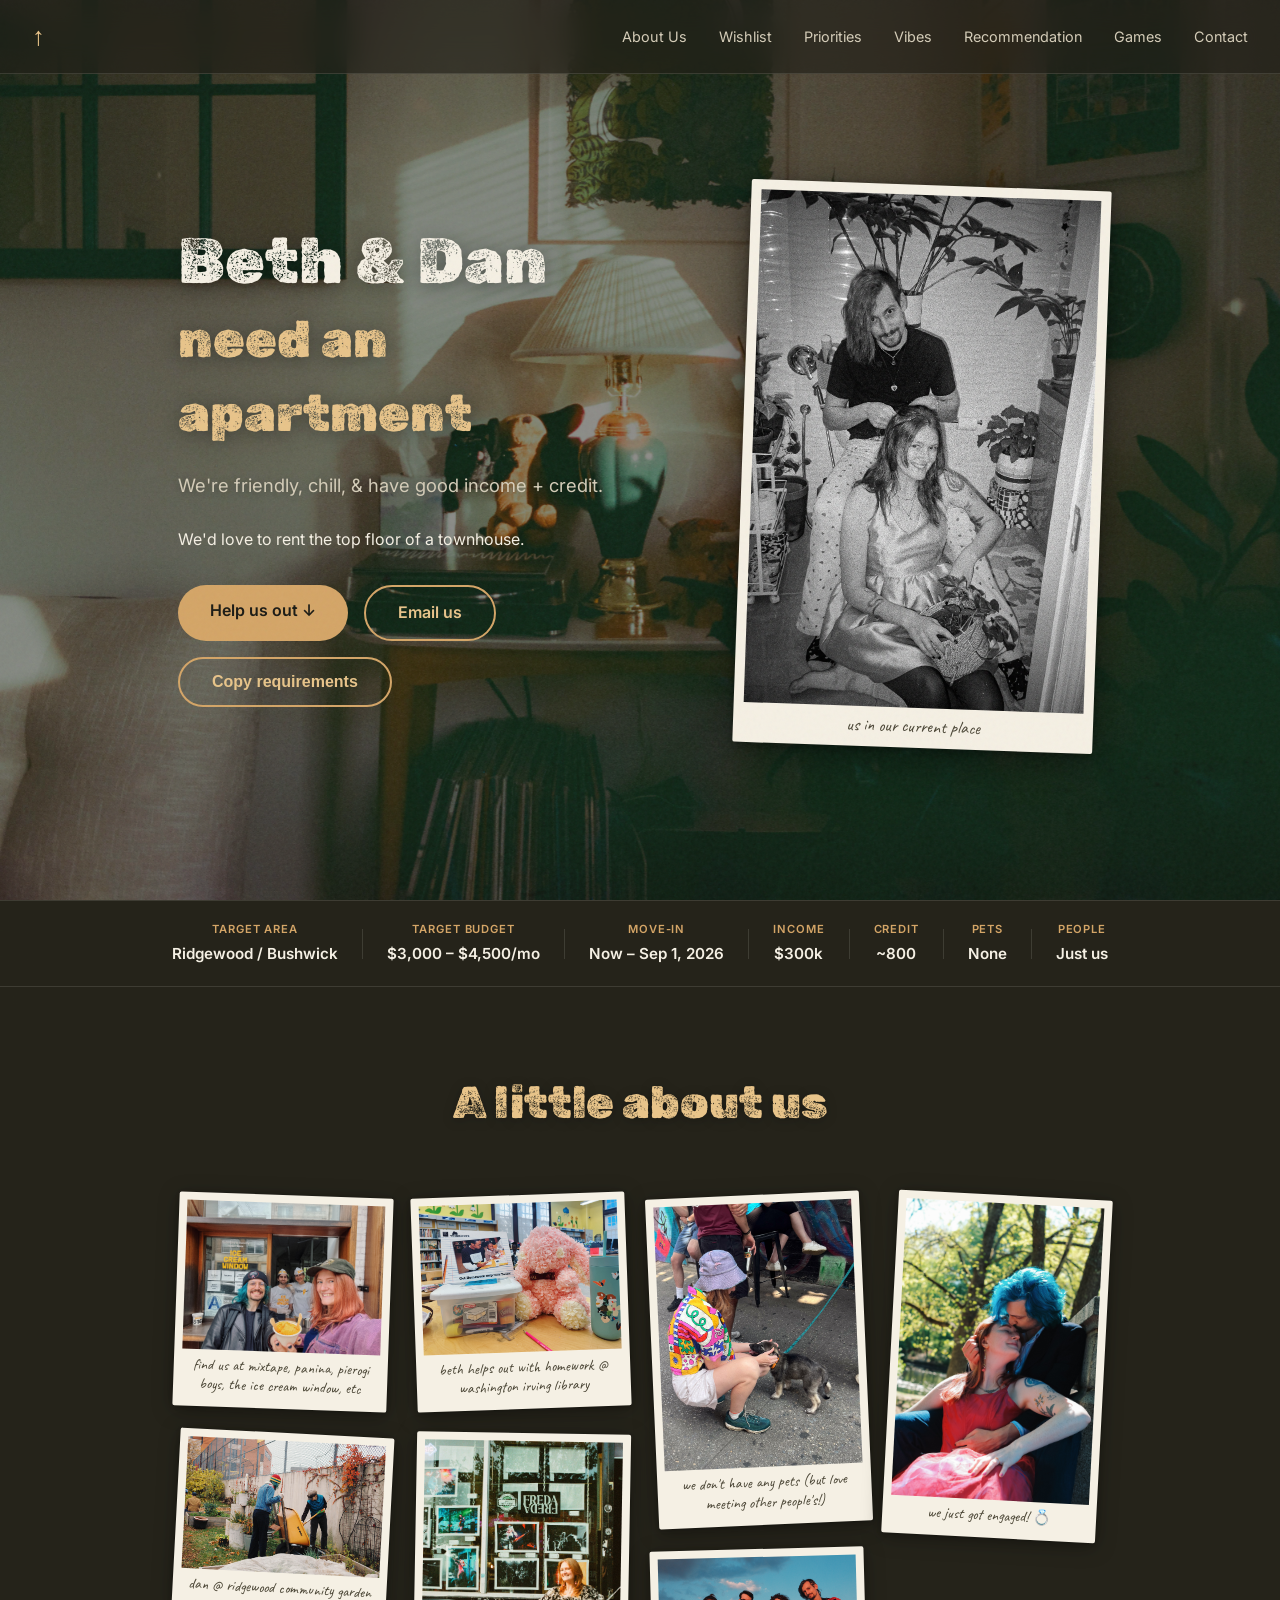
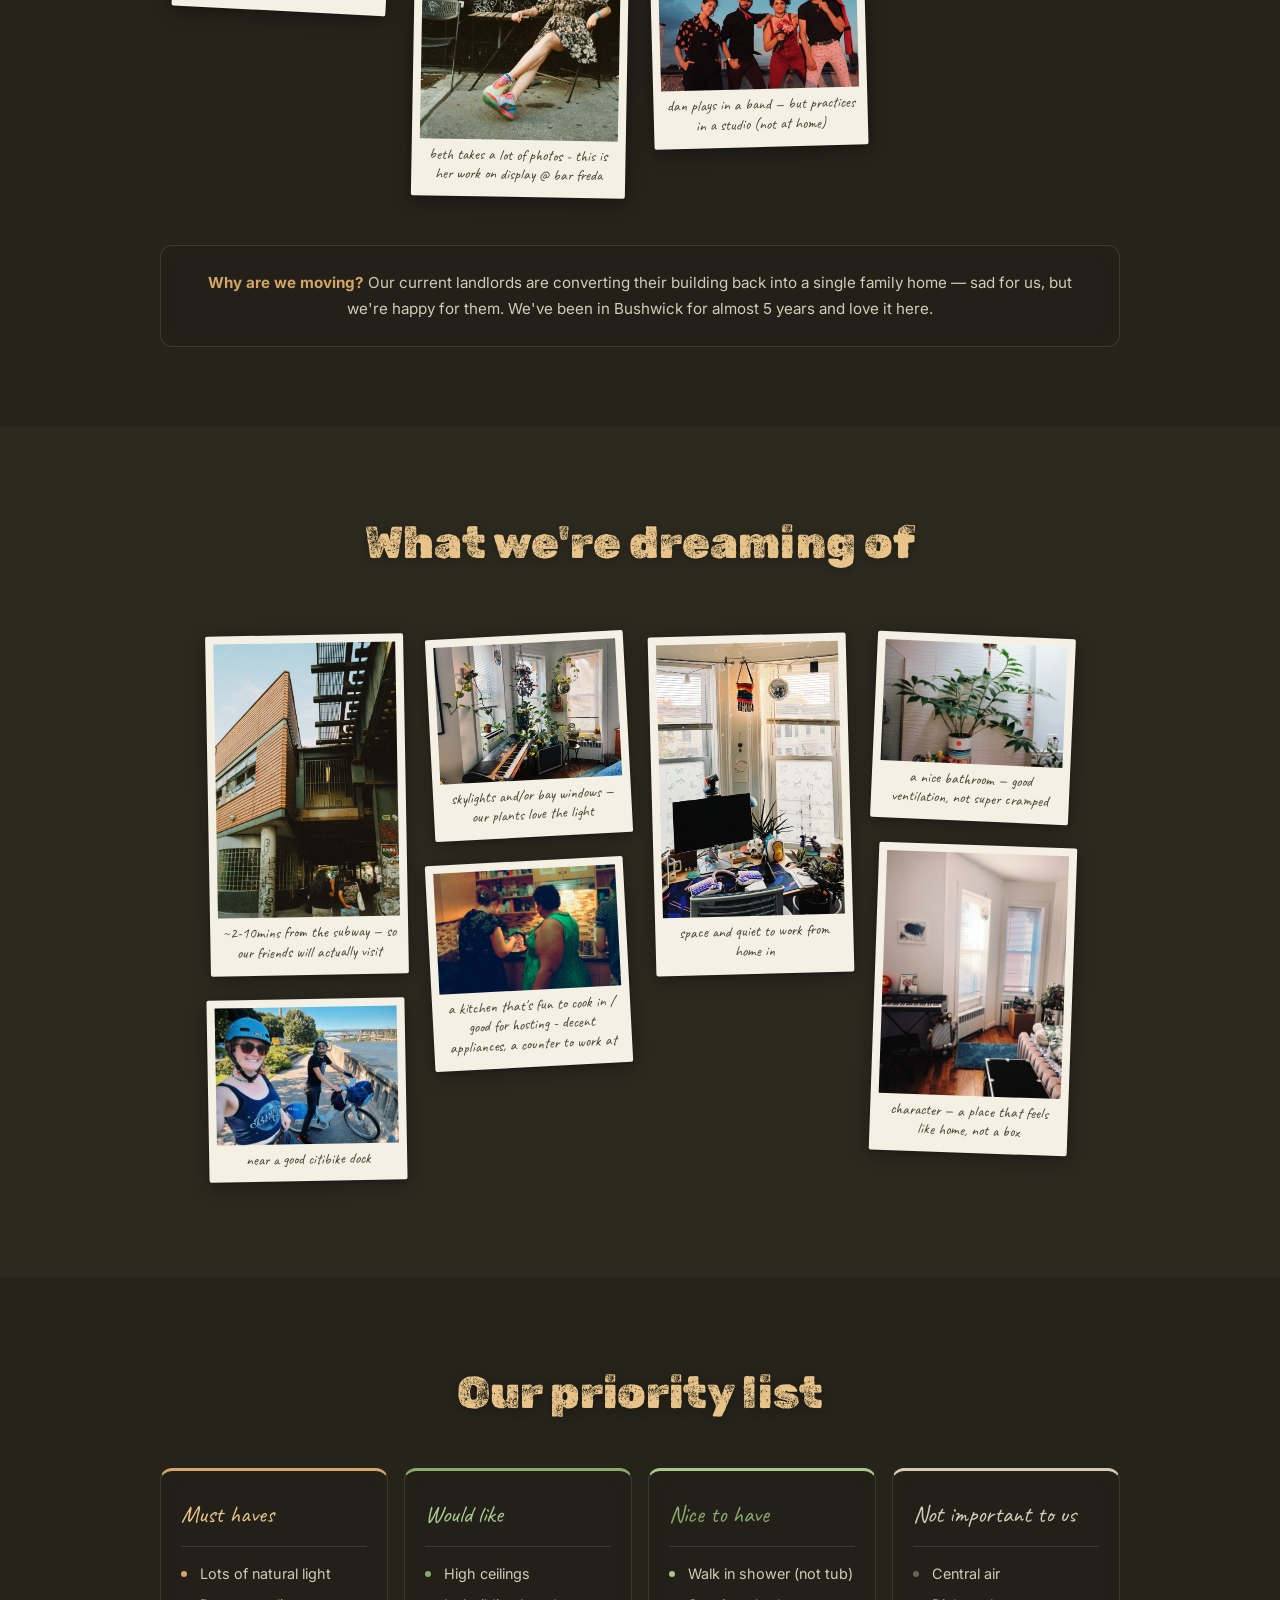
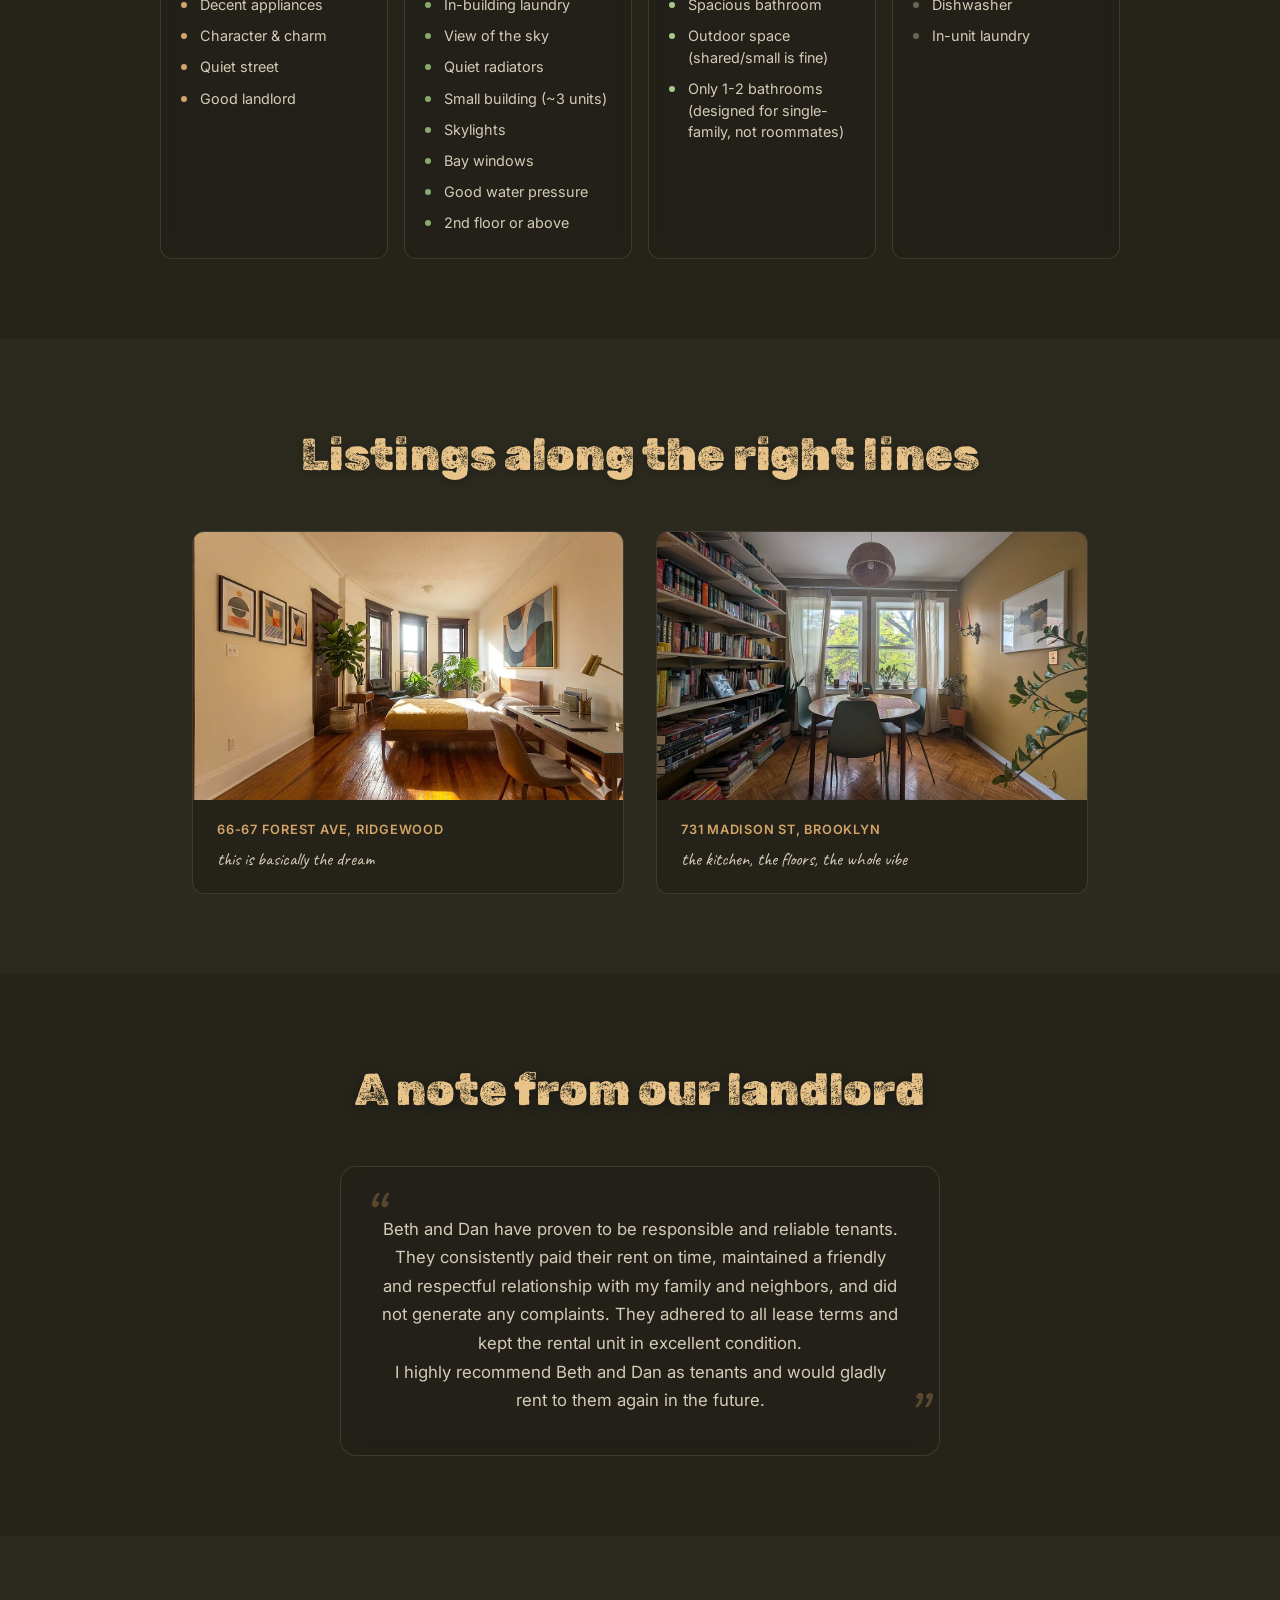
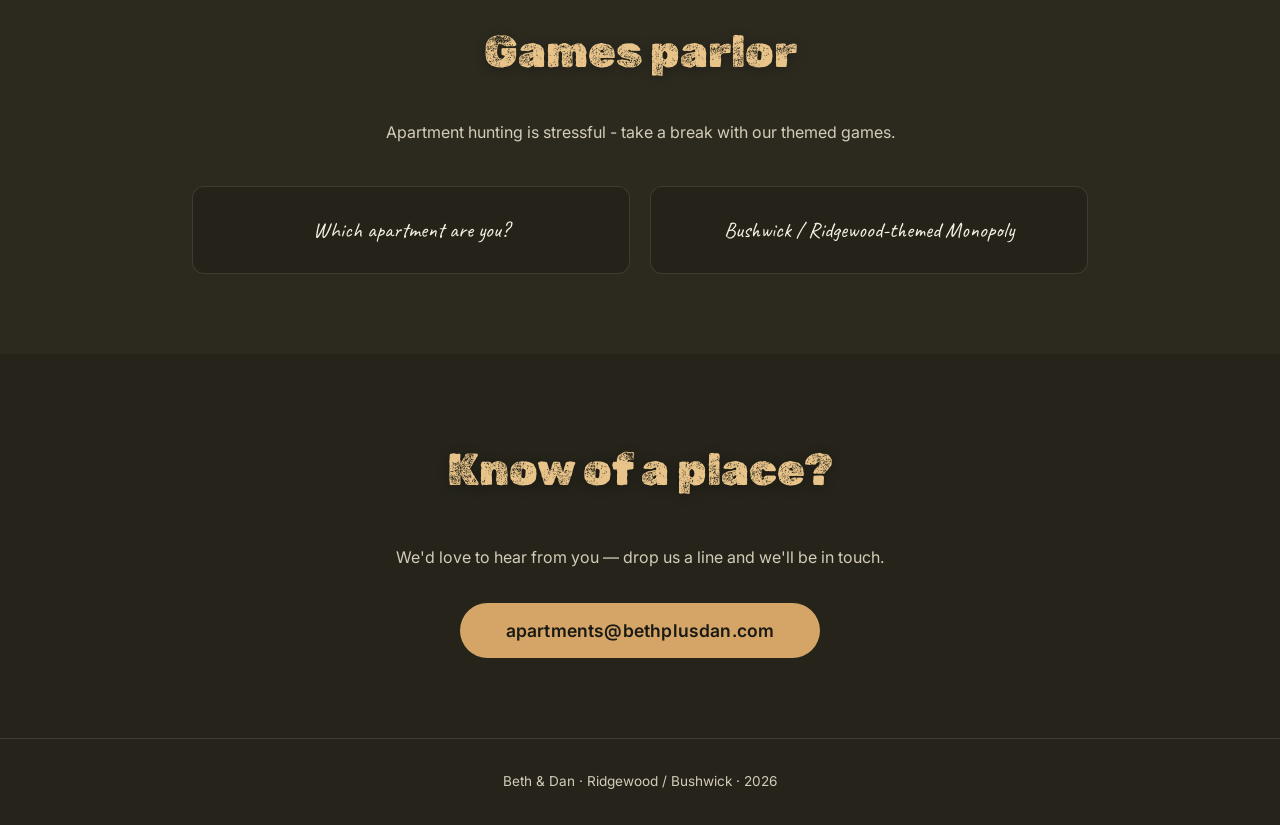
==== commit 95ec3983: "add 'copy requirements ' button" ====
--- a/apartmenthunt/index.html
+++ b/apartmenthunt/index.html
@@ -45,7 +45,9 @@
       <div class="hero-btns">
         <a href="#facts" class="cta-btn">Help us out &darr;</a>
         <a href="mailto:apartments@bethplusdan.com?subject=I%20know%20of%20a%20place!" class="cta-btn cta-btn-outline">Email us</a>
-      </div>
+        <button type="button" class="cta-btn cta-btn-outline" id="copy-requirements-btn">Copy requirements</button>
+      </div>
+      <p class="copy-requirements-announcer" id="copy-requirements-status" aria-live="polite" aria-atomic="true"></p>
     </div>
     <div class="hero-img-wrap">
       <img src="/apartmenthunt/assets/photos/beth-and-dan.jpg" alt="Beth and Dan at the ice cream window in Ridgewood" class="hero-flyer">
--- a/apartmenthunt/style.css
+++ b/apartmenthunt/style.css
@@ -108,6 +108,7 @@
 }
 
 .hero-content {
+  position: relative;
   max-width: 500px;
   z-index: 1;
 }
@@ -174,6 +175,18 @@
 
 .hero-btns .cta-btn {
   margin-top: 0;
+}
+
+.copy-requirements-announcer {
+  position: absolute;
+  width: 1px;
+  height: 1px;
+  padding: 0;
+  margin: -1px;
+  overflow: hidden;
+  clip: rect(0, 0, 0, 0);
+  white-space: nowrap;
+  border: 0;
 }
 
 .hero-img-wrap {
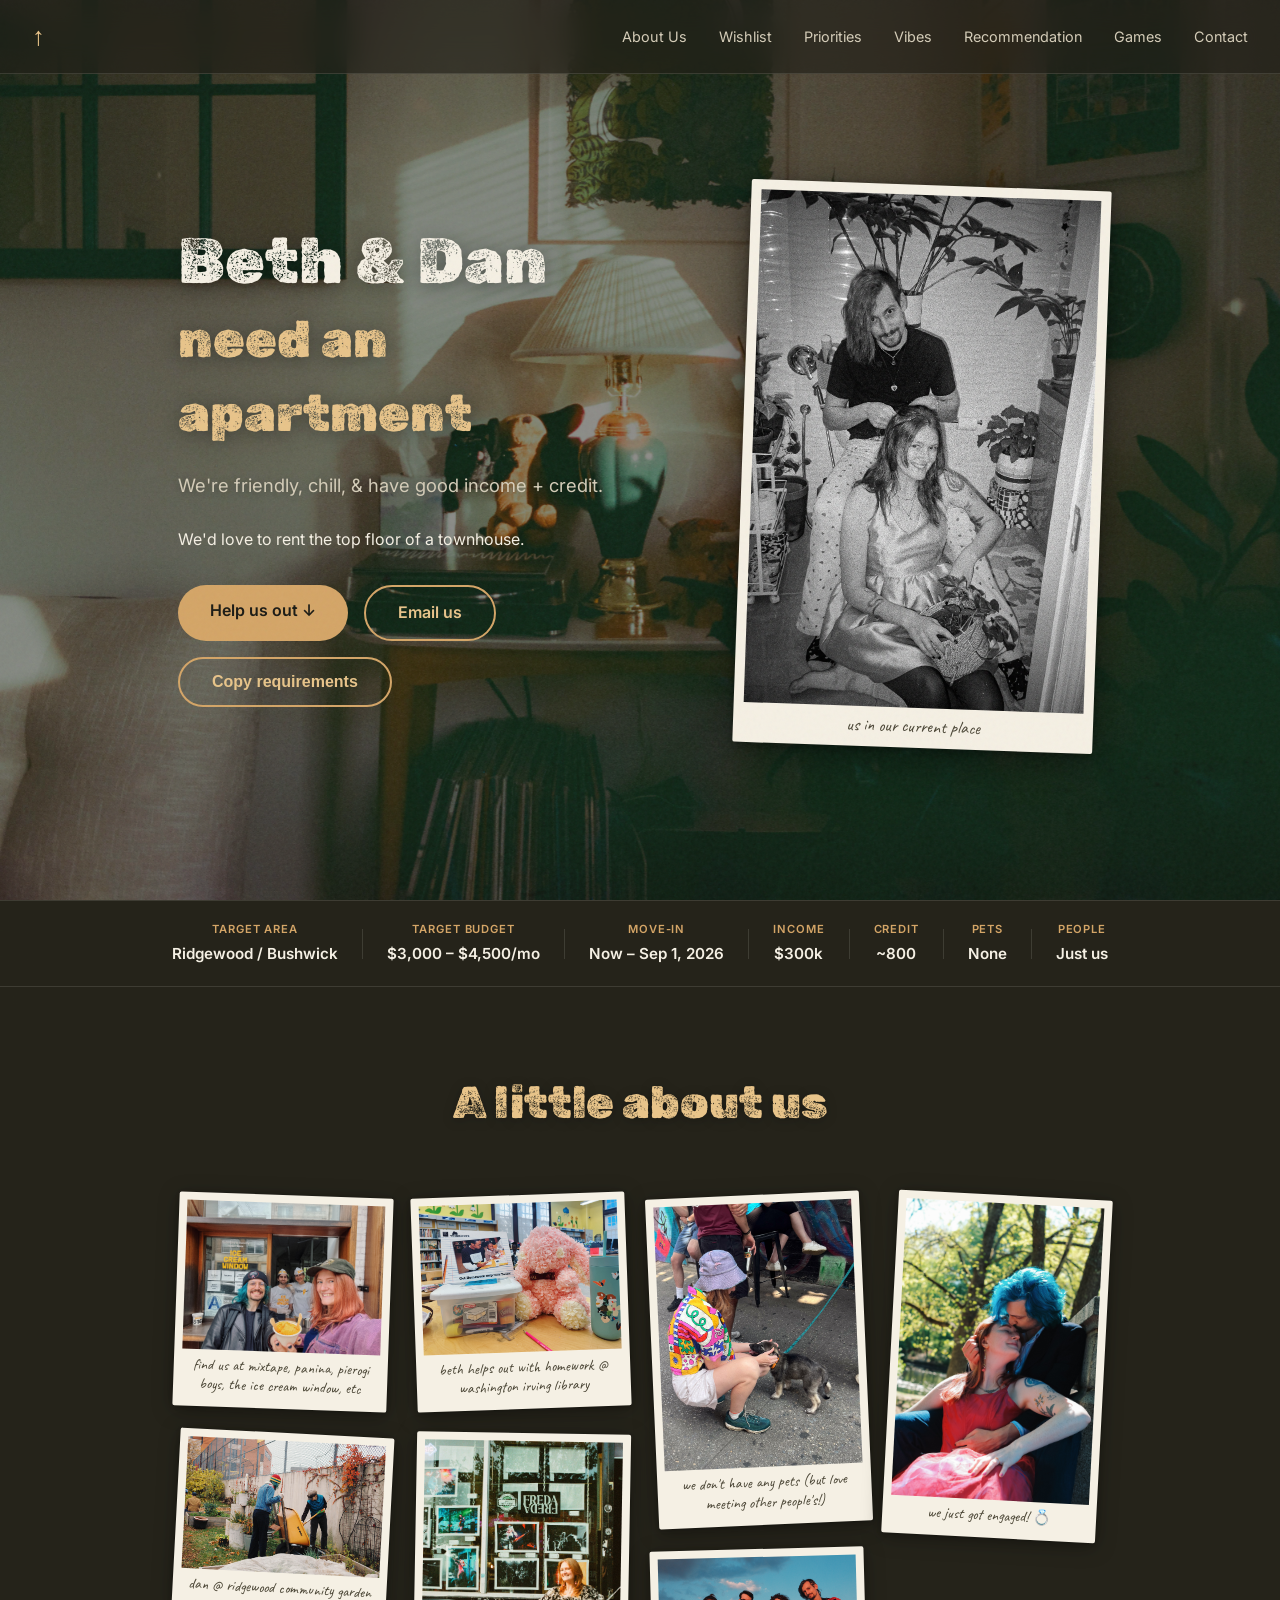
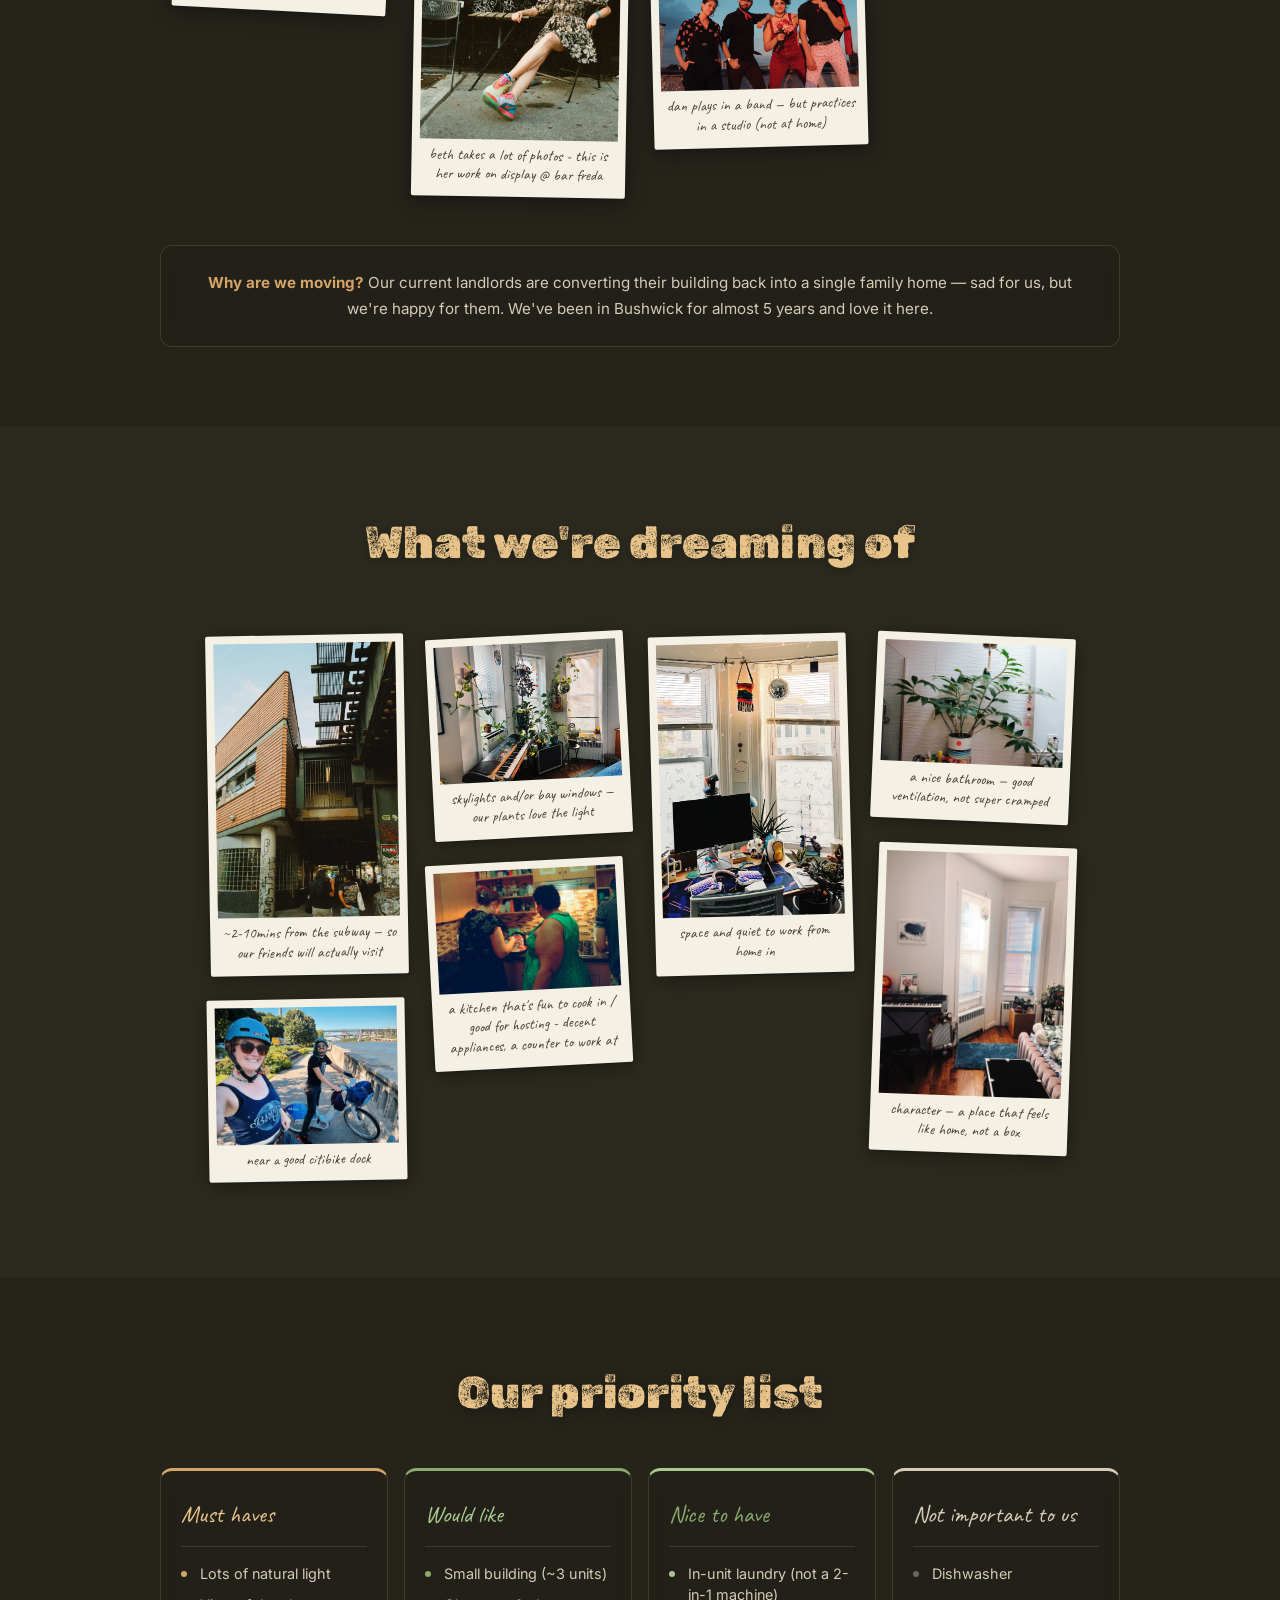
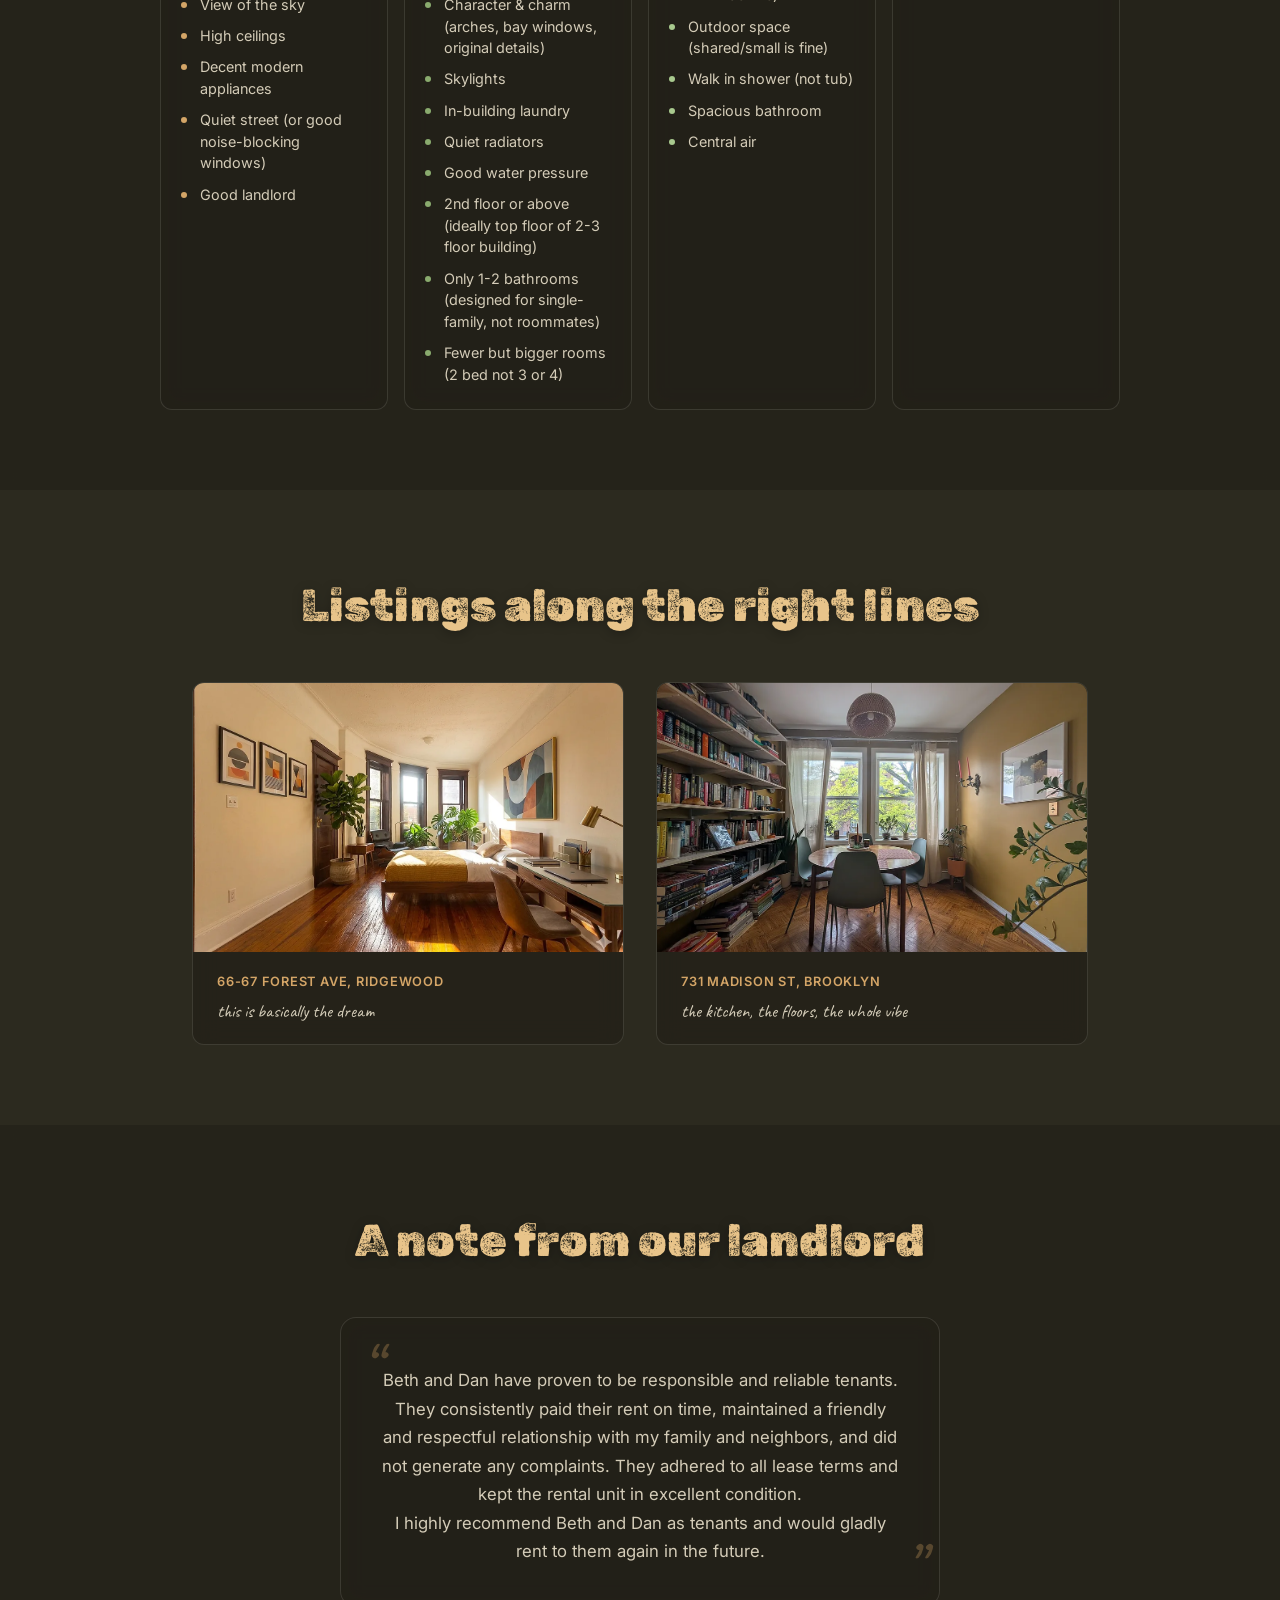
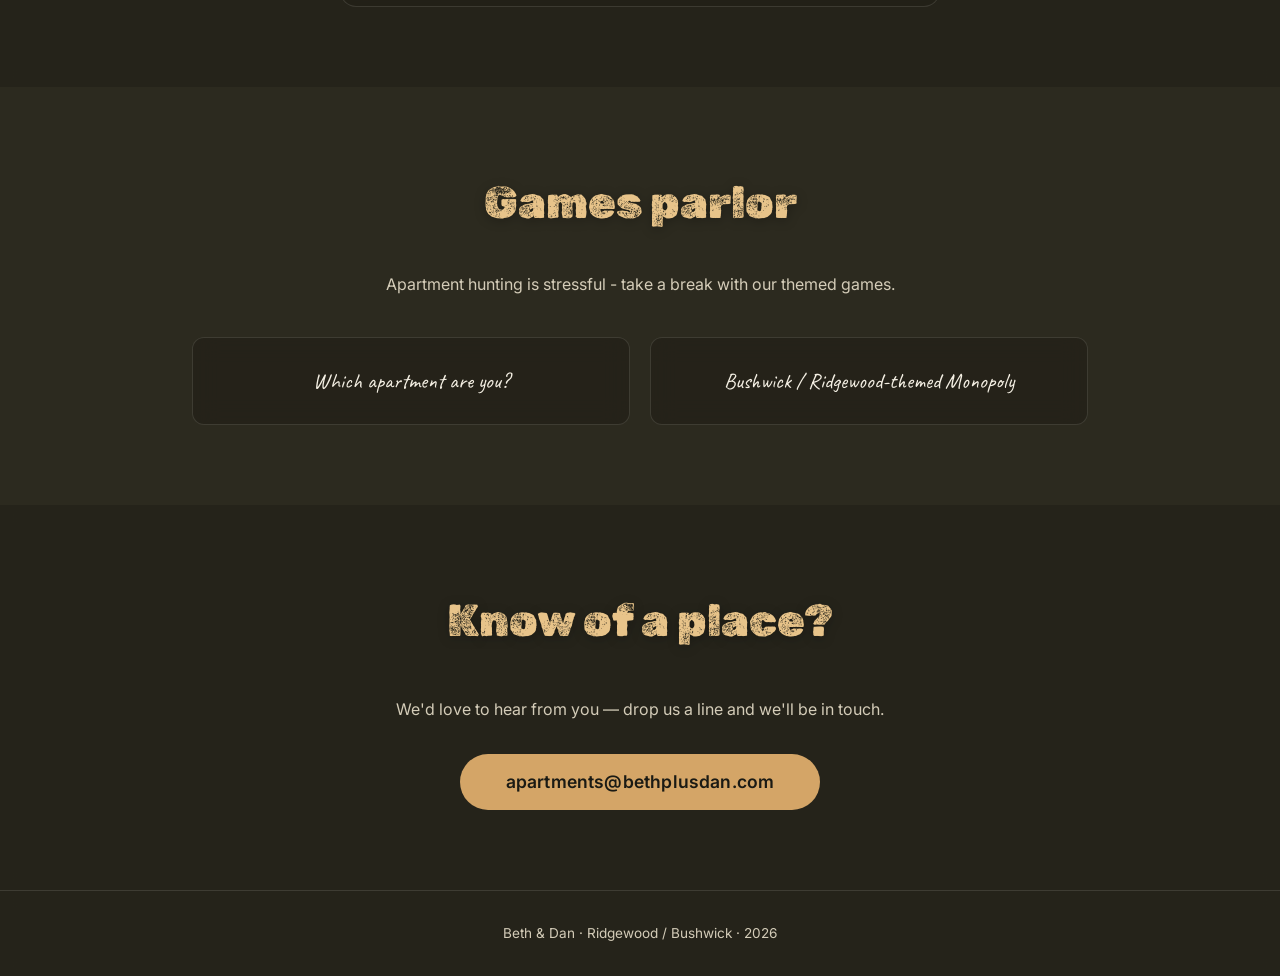
==== commit e0f1ad49: "Update our priorities list" ====
--- a/apartmenthunt/index.html
+++ b/apartmenthunt/index.html
@@ -174,41 +174,41 @@
         <div class="priority-header">Must haves</div>
         <ul>
           <li>Lots of natural light</li>
-          <li>Decent appliances</li>
-          <li>Character &amp; charm</li>
-          <li>Quiet street</li>
+          <li>View of the sky</li>
+          <li>High ceilings</li>
+          <li>Decent modern appliances</li>
+          <li>Quiet street (or good noise-blocking windows)</li>
           <li>Good landlord</li>
         </ul>
       </div>
       <div class="priority-col priority-would-like">
         <div class="priority-header">Would like</div>
         <ul>
-          <li>High ceilings</li>
+          <li>Small building (~3 units)</li>
+          <li>Character &amp; charm (arches, bay windows, original details)</li>
+          <li>Skylights</li>
           <li>In-building laundry</li>
-          <li>View of the sky</li>
           <li>Quiet radiators</li>
-          <li>Small building (~3 units)</li>
-          <li>Skylights</li>
-          <li>Bay windows</li>
           <li>Good water pressure</li>
-          <li>2nd floor or above</li>
+          <li>2nd floor or above (ideally top floor of 2-3 floor building)</li>
+          <li>Only 1-2 bathrooms (designed for single-family, not roommates)</li>
+          <li>Fewer but bigger rooms (2 bed not 3 or 4)</li>
         </ul>
       </div>
       <div class="priority-col priority-nice">
         <div class="priority-header">Nice to have</div>
         <ul>
+          <li>In-unit laundry (not a 2-in-1 machine)</li>
+          <li>Outdoor space (shared/small is fine)</li>
           <li>Walk in shower (not tub)</li>
           <li>Spacious bathroom</li>
-          <li>Outdoor space (shared/small is fine)</li>
-          <li>Only 1-2 bathrooms (designed for single-family, not roommates)</li>
+          <li>Central air</li>
         </ul>
       </div>
       <div class="priority-col priority-meh">
         <div class="priority-header">Not important to us</div>
         <ul>
-          <li>Central air</li>
           <li>Dishwasher</li>
-          <li>In-unit laundry</li>
         </ul>
       </div>
     </div>
--- a/apartmenthunt/style.css
+++ b/apartmenthunt/style.css
@@ -338,9 +338,101 @@
   margin-right: auto;
 }
 
+.mono-rules {
+  max-width: min(760px, 94vw);
+  margin: 0.85rem auto 1.15rem;
+  padding: 0;
+  border: 1px solid var(--border);
+  border-radius: 12px;
+  background: var(--card-bg);
+  backdrop-filter: blur(10px);
+  font-size: 0.875rem;
+  line-height: 1.45;
+  color: var(--text);
+}
+
+.mono-rules-summary {
+  list-style: none;
+  cursor: pointer;
+  padding: 0.65rem 0.85rem 0.65rem 0.75rem;
+  font-weight: 600;
+  font-size: 0.9rem;
+  letter-spacing: 0.02em;
+  user-select: none;
+  display: flex;
+  align-items: center;
+  gap: 0.5rem;
+}
+
+.mono-rules-summary::-webkit-details-marker {
+  display: none;
+}
+
+.mono-rules-summary::before {
+  content: "";
+  flex-shrink: 0;
+  width: 0.45em;
+  height: 0.45em;
+  border-right: 2px solid var(--text-muted);
+  border-bottom: 2px solid var(--text-muted);
+  transform: rotate(-45deg);
+  translate: 0 -0.08em;
+  opacity: 0.75;
+  transition: transform 0.15s ease;
+}
+
+.mono-rules[open] .mono-rules-summary::before {
+  transform: rotate(45deg);
+  translate: 0 0.05em;
+}
+
+.mono-rules-summary:hover {
+  color: var(--warm-light);
+}
+
+.mono-rules-summary:focus-visible {
+  outline: 2px solid var(--warm-light);
+  outline-offset: 2px;
+  border-radius: 8px;
+}
+
+.mono-rules-body {
+  padding: 0 0.85rem 0.85rem 0.75rem;
+  border-top: 1px solid color-mix(in srgb, var(--border) 80%, transparent);
+}
+
+.mono-rules-list {
+  margin: 0.5rem 0 0;
+  padding-left: 1.15rem;
+  display: flex;
+  flex-direction: column;
+  gap: 0.4rem;
+}
+
+.mono-rules-list li {
+  color: var(--text-muted);
+}
+
+.mono-rules-list li strong {
+  color: var(--text);
+  font-weight: 600;
+}
+
+.mono-rules-sublist {
+  margin: 0.4rem 0 0;
+  padding-left: 1.05rem;
+  display: flex;
+  flex-direction: column;
+  gap: 0.3rem;
+  list-style: disc;
+}
+
+.mono-rules-sublist li {
+  color: color-mix(in srgb, var(--text-muted) 92%, var(--text));
+}
+
 .mono-board-wrap {
   width: 100%;
-  max-width: min(760px, 94vw);
   margin: 0 auto;
   display: flex;
   flex-direction: column;
@@ -393,28 +485,20 @@
 
 .mono-cell--transit {
   --transit-color: #888888;
-  background-image:
-    radial-gradient(
-      95% 78% at 50% 38%,
-      color-mix(in srgb, var(--transit-color) 34%, transparent) 0%,
-      transparent 68%
-    ),
-    linear-gradient(160deg, rgba(14, 13, 11, 0.93), rgba(22, 21, 17, 0.96));
-  background-color: rgba(16, 15, 13, 0.96);
-  box-shadow: inset 0 0 0 1px color-mix(in srgb, var(--transit-color) 48%, transparent);
+  background-color: rgba(22, 21, 16, 0.92);
+  background-image: none;
+  box-shadow:
+    inset 0 0 0 1px rgba(255, 255, 255, 0.07),
+    inset 0 0 0 2px color-mix(in srgb, var(--transit-color) 58%, transparent);
 }
 
 .mono-cell--utility {
   --utility-color: #4299f0;
-  background-image:
-    radial-gradient(
-      92% 75% at 50% 40%,
-      color-mix(in srgb, var(--utility-color) 40%, transparent) 0%,
-      transparent 70%
-    ),
-    linear-gradient(158deg, rgba(14, 13, 11, 0.93), rgba(22, 21, 17, 0.96));
-  background-color: rgba(16, 15, 13, 0.96);
-  box-shadow: inset 0 0 0 1px color-mix(in srgb, var(--utility-color) 52%, transparent);
+  background-color: rgba(22, 21, 16, 0.92);
+  background-image: none;
+  box-shadow:
+    inset 0 0 0 1px rgba(255, 255, 255, 0.07),
+    inset 0 0 0 2px color-mix(in srgb, var(--utility-color) 58%, transparent);
 }
 
 .mono-cell--nice {
@@ -569,8 +653,19 @@
 }
 
 .mono-jail-inner-pieces .mono-piece {
-  width: 63%;
-  max-width: 41px;
+  width: clamp(20px, 63%, 40px);
+  min-width: 20px;
+  max-width: 40px;
+}
+
+/* Tokens on the shuttle: readable size + softer treatment (global piece img filter is heavy at ~20px) */
+.mono-jail-inner-pieces .mono-piece:has(> img) {
+  background-clip: padding-box;
+}
+
+.mono-jail-inner-pieces .mono-piece:has(> img).mono-piece--human,
+.mono-jail-inner-pieces .mono-piece:has(> img).mono-piece--ai {
+  padding: 2px;
 }
 
 .mono-cell--owned-human::after {
@@ -599,6 +694,11 @@
   min-height: 8px;
   position: relative;
   z-index: 2;
+}
+
+/* Tax squares use the same top strip height as deeds so label + fee align with other priced tiles. */
+.mono-strip--tax {
+  background: linear-gradient(180deg, rgba(201, 76, 76, 0.55), rgba(201, 76, 76, 0.22));
 }
 
 .mono-cell--w,
@@ -734,6 +834,12 @@
   object-fit: contain;
   border-radius: 3px;
   filter: drop-shadow(0 2px 5px rgba(0, 0, 0, 0.65)) contrast(1.12) brightness(1.08);
+}
+
+/* Shuttle wedge: wins specificity (see above); contrast filter reads muddy when scaled down */
+.mono-jail-inner-pieces .mono-piece:has(> img) img {
+  filter: drop-shadow(0 1px 3px rgba(0, 0, 0, 0.55));
+  -webkit-filter: drop-shadow(0 1px 3px rgba(0, 0, 0, 0.55));
 }
 
 .mono-piece--human:not(:has(> img)) {
@@ -784,8 +890,6 @@
   flex: 1 1 248px;
   max-width: 340px;
   min-width: min(248px, 100%);
-  max-height: min(78vh, 560px);
-  overflow: hidden;
   border-radius: 11px;
   border: 3px solid #252422;
   background: linear-gradient(165deg, #fdfaf4 0%, #ebe2cf 100%);
@@ -793,6 +897,63 @@
   box-shadow:
     0 12px 32px rgba(0, 0, 0, 0.38),
     inset 0 1px 0 rgba(255, 255, 255, 0.35);
+}
+
+.mono-deed-tray--modal .mono-deed-tile {
+  flex: 0 0 auto;
+  width: 100%;
+  max-width: 360px;
+  min-width: 0;
+  margin: 0;
+  max-height: none;
+}
+
+/* Appended to document.body on phones so position:fixed isn’t trapped by panel backdrop-filter */
+.mono-deed-tray--modal {
+  position: fixed;
+  top: 0;
+  left: 0;
+  right: 0;
+  bottom: 0;
+  width: 100%;
+  height: 100vh;
+  min-height: 100vh;
+  max-height: 100vh;
+  height: 100dvh;
+  min-height: 100dvh;
+  max-height: 100dvh;
+  z-index: 10000;
+  margin: 0;
+  max-width: none;
+  display: flex;
+  flex-direction: column;
+  flex-wrap: nowrap;
+  align-items: center;
+  justify-content: safe center;
+  box-sizing: border-box;
+  padding:
+    max(1rem, calc(env(safe-area-inset-top, 0px) + 14px))
+    max(1rem, calc(env(safe-area-inset-right, 0px) + 12px))
+    max(1rem, calc(env(safe-area-inset-bottom, 0px) + 14px))
+    max(1rem, calc(env(safe-area-inset-left, 0px) + 12px));
+  overflow-x: hidden;
+  overflow-y: auto;
+  overscroll-behavior: contain;
+  -webkit-overflow-scrolling: touch;
+  background: rgba(12, 11, 9, 0.72);
+  backdrop-filter: blur(7px);
+  -webkit-backdrop-filter: blur(7px);
+}
+
+@supports not (justify-content: safe center) {
+  .mono-deed-tray--modal {
+    justify-content: flex-start;
+  }
+}
+
+html.mono-deed-modal-open,
+body.mono-deed-modal-open {
+  overflow: hidden;
 }
 
 .mono-deed-tile::-webkit-scrollbar {
@@ -962,16 +1123,25 @@
   border-bottom: 1px solid rgba(255, 255, 255, 0.08);
 }
 
-.mono-dice-offscreen {
-  position: absolute;
-  width: 1px;
-  height: 1px;
-  padding: 0;
-  margin: -1px;
-  overflow: hidden;
-  clip: rect(0, 0, 0, 0);
-  white-space: nowrap;
-  border: 0;
+/* Last roll / jail movement — visually hidden before was why mobile never showed dice */
+.mono-dice-readout {
+  text-align: center;
+  font-weight: 700;
+  font-variant-numeric: tabular-nums;
+  font-size: clamp(0.78rem, 3.1vw, 1.05rem);
+  font-family: var(--heading-font);
+  color: var(--warm-light);
+  margin: 0;
+  padding: 0.32rem 0.5rem;
+  border-radius: 8px;
+  background: rgba(0, 0, 0, 0.3);
+  border: 1px solid rgba(255, 255, 255, 0.12);
+  line-height: 1.25;
+  text-shadow: 0 1px 10px rgba(0, 0, 0, 0.45);
+}
+
+.mono-dice-readout:empty {
+  display: none;
 }
 
 .mono-cash-dock {
@@ -985,11 +1155,11 @@
 .mono-cash-dock-pill {
   display: flex;
   flex: 1 1 auto;
-  align-items: center;
+  align-items: flex-start;
   justify-content: center;
   gap: 0.35rem;
   min-width: min(140px, 42%);
-  padding: 0.28rem 0.55rem;
+  padding: 0.35rem 0.55rem 0.4rem;
   border-radius: 999px;
   border: 1px solid rgba(255, 255, 255, 0.12);
   background: rgba(0, 0, 0, 0.22);
@@ -1026,6 +1196,58 @@
   font-weight: 700;
   color: var(--text);
   font-variant-numeric: tabular-nums;
+}
+
+.mono-cash-dock-stack {
+  display: flex;
+  flex-direction: column;
+  align-items: flex-start;
+  gap: 0.25rem;
+  min-width: 0;
+}
+
+.mono-cash-dock-pill--ai .mono-cash-dock-stack {
+  align-items: flex-end;
+}
+
+.mono-cash-dock-row {
+  display: flex;
+  align-items: center;
+  gap: 0.4rem;
+  flex-wrap: wrap;
+}
+
+.mono-cash-dock-row--ai {
+  flex-direction: row-reverse;
+}
+
+.mono-cash-dock-held {
+  display: flex;
+  flex-wrap: wrap;
+  gap: 0.25rem;
+  justify-content: flex-start;
+  max-width: 100%;
+}
+
+.mono-cash-dock-held--ai {
+  justify-content: flex-end;
+}
+
+.mono-held-goojf-chip {
+  font-size: 0.55rem;
+  font-weight: 700;
+  letter-spacing: 0.04em;
+  text-transform: uppercase;
+  color: rgba(230, 220, 200, 0.95);
+  padding: 0.12rem 0.42rem;
+  border-radius: 999px;
+  border: 1px solid rgba(186, 168, 120, 0.45);
+  background: rgba(40, 35, 24, 0.85);
+  white-space: nowrap;
+}
+
+.mono-held-goojf-chip:hover {
+  border-color: rgba(214, 196, 150, 0.55);
 }
 
 .mono-portfolio-region {
@@ -1075,6 +1297,25 @@
 .mono-current-square-name {
   font-weight: 700;
   text-shadow: 0 0 12px rgba(0, 0, 0, 0.35);
+}
+
+.mono-center-footer .mono-current-square.mono-current-square--tappable {
+  cursor: pointer;
+  user-select: none;
+  -webkit-tap-highlight-color: transparent;
+  border-radius: 8px;
+  padding: 0.35rem 0.45rem;
+  margin: 0 -0.2rem 0.2rem;
+  transition: background 0.15s ease;
+}
+
+.mono-current-square--tappable:active {
+  background: rgba(255, 255, 255, 0.06);
+}
+
+.mono-current-square--tappable:focus-visible {
+  outline: 2px solid var(--warm-light);
+  outline-offset: 2px;
 }
 
 .mono-dice-pop {
@@ -1339,10 +1580,100 @@
 
 .mono-actions-jail {
   flex-wrap: wrap;
+  gap: 0.55rem;
+  justify-content: center;
+  align-items: stretch;
+  flex-direction: column;
+}
+
+.mono-actions-jail-primary {
+  display: flex;
+  flex-wrap: wrap;
   gap: 0.4rem;
   justify-content: center;
 }
 
+.mono-actions-jail-goojf {
+  display: flex;
+  flex-wrap: wrap;
+  gap: 0.35rem;
+  justify-content: center;
+}
+
+.mono-card-overlay {
+  position: absolute;
+  inset: 0;
+  z-index: 60;
+  display: flex;
+  align-items: center;
+  justify-content: center;
+  padding: 0.85rem;
+  box-sizing: border-box;
+  background: rgba(6, 5, 3, 0.78);
+  backdrop-filter: blur(8px);
+  border-radius: 10px;
+}
+
+.mono-card-overlay--hidden {
+  display: none !important;
+}
+
+.mono-card-sheet {
+  max-width: min(26rem, 92vw);
+  width: 100%;
+  padding: 1rem 1.1rem;
+  border-radius: 14px;
+  border: 1px solid rgba(255, 255, 255, 0.12);
+  background: rgba(18, 16, 12, 0.97);
+  box-shadow:
+    0 18px 48px rgba(0, 0, 0, 0.55),
+    inset 0 1px 0 rgba(255, 255, 255, 0.06);
+  display: flex;
+  flex-direction: column;
+  gap: 0.65rem;
+  align-items: stretch;
+}
+
+.mono-card-sheet.mono-card-sheet--investor {
+  border-color: rgba(212, 180, 90, 0.45);
+  box-shadow:
+    0 18px 48px rgba(0, 0, 0, 0.55),
+    inset 0 1px 0 rgba(255, 212, 120, 0.08),
+    0 0 0 1px rgba(180, 140, 55, 0.12);
+}
+
+.mono-card-drawer {
+  margin: 0;
+  font-size: 0.74rem;
+  font-weight: 700;
+  color: rgba(246, 240, 220, 0.92);
+  letter-spacing: 0.03em;
+}
+
+.mono-card-deck-label {
+  margin: 0;
+  font-size: 0.68rem;
+  font-weight: 700;
+  letter-spacing: 0.12em;
+  text-transform: uppercase;
+  color: var(--accent-light);
+}
+
+.mono-card-face {
+  margin: 0;
+  font-size: clamp(0.94rem, 3.8vw, 1.08rem);
+  line-height: 1.52;
+  color: var(--text);
+  white-space: pre-wrap;
+}
+
+.mono-card-dismiss {
+  align-self: center;
+  margin-top: 0.35rem;
+  min-width: 10rem;
+  font-weight: 700;
+}
+
 .mono-actions-jail:not([hidden]) {
   display: flex;
 }
@@ -1353,6 +1684,395 @@
 
 .mono-actions-jail button[hidden] {
   display: none !important;
+}
+
+
+.mono-board-region {
+  width: 100%;
+  max-width: min(760px, 94vw);
+  margin-left: auto;
+  margin-right: auto;
+  display: flex;
+  flex-direction: column;
+  gap: 0.45rem;
+  align-items: stretch;
+  position: relative;
+}
+
+.mono-board-toolbar {
+  display: flex;
+  flex-wrap: wrap;
+  align-items: flex-end;
+  justify-content: space-between;
+  gap: 0.5rem 1rem;
+  width: 100%;
+}
+
+.mono-toolbar-cell {
+  display: flex;
+  align-items: flex-end;
+  min-width: 0;
+}
+
+.mono-toolbar-cell--start {
+  flex: 1 1 auto;
+  justify-content: flex-start;
+}
+
+.mono-toolbar-cell--end {
+  flex: 0 1 auto;
+  justify-content: flex-end;
+  margin-left: auto;
+}
+
+.mono-restart-cluster {
+  display: flex;
+  flex-wrap: wrap;
+  align-items: center;
+  gap: 0.35rem;
+  max-width: 100%;
+}
+
+.mono-restart-confirm-panel {
+  display: flex;
+  flex-wrap: wrap;
+  align-items: center;
+  gap: 0.35rem;
+  padding: 0.3rem 0.4rem;
+  border-radius: 10px;
+  background: rgba(12, 11, 9, 0.72);
+  border: 1px solid color-mix(in srgb, var(--border) 75%, transparent);
+}
+
+.mono-restart-confirm-panel[hidden] {
+  display: none !important;
+}
+
+.mono-restart-reveal {
+  color: rgba(255, 245, 228, 0.72);
+  border-color: color-mix(in srgb, var(--border) 70%, transparent);
+  background: rgba(18, 17, 13, 0.45);
+}
+
+.mono-restart-reveal:hover:not(:disabled) {
+  color: var(--text);
+  border-color: var(--border);
+}
+
+.mono-restart-confirm {
+  border-color: rgba(220, 90, 70, 0.65);
+  color: #fecaca;
+  background: rgba(48, 18, 14, 0.55);
+}
+
+.mono-restart-confirm:hover:not(:disabled) {
+  border-color: rgba(248, 113, 113, 0.85);
+}
+
+.mono-restart-cancel {
+  border-color: color-mix(in srgb, var(--border) 80%, transparent);
+  color: rgba(255, 245, 228, 0.85);
+}
+
+.mono-difficulty-dock {
+  display: flex;
+  flex-wrap: wrap;
+  align-items: flex-end;
+  justify-content: flex-end;
+  gap: 0.35rem 0.75rem;
+  max-width: 100%;
+}
+
+.mono-difficulty-dock.mono-difficulty-locked .mono-difficulty-hit:not(:disabled) {
+  opacity: 0.98;
+}
+
+.mono-difficulty-caption {
+  font-size: 0.7rem;
+  letter-spacing: 0.08em;
+  text-transform: uppercase;
+  color: rgba(255, 245, 228, 0.52);
+  width: 100%;
+  text-align: right;
+  margin: 0;
+}
+
+.mono-difficulty-segmented {
+  display: inline-flex;
+  flex-wrap: wrap;
+  gap: 0.25rem;
+  justify-content: flex-end;
+}
+
+.mono-difficulty-hit {
+  appearance: none;
+  display: flex;
+  flex-direction: column;
+  align-items: flex-start;
+  gap: 0.05rem;
+  padding: 0.35rem 0.65rem;
+  border-radius: 10px;
+  border: 1px solid rgba(255, 255, 255, 0.14);
+  background: rgba(18, 16, 12, 0.88);
+  color: rgba(255, 245, 228, 0.85);
+  cursor: pointer;
+  font-family: inherit;
+  min-width: 5.5rem;
+  text-align: left;
+  transition: border-color 0.15s, background 0.15s;
+}
+
+.mono-difficulty-hit:hover:not(:disabled) {
+  border-color: rgba(255, 218, 160, 0.35);
+  background: rgba(28, 24, 18, 0.95);
+}
+
+.mono-difficulty-hit:disabled {
+  opacity: 0.55;
+  cursor: default;
+}
+
+.mono-difficulty-hit--on {
+  border-color: rgba(255, 196, 120, 0.55);
+  background: rgba(48, 36, 20, 0.65);
+}
+
+.mono-difficulty-chip-label {
+  font-size: 0.76rem;
+  font-weight: 600;
+  letter-spacing: 0.03em;
+  text-transform: uppercase;
+}
+
+.mono-difficulty-chip-sub {
+  font-size: 0.72rem;
+  color: rgba(255, 245, 228, 0.55);
+  font-style: italic;
+}
+
+.mono-restart-label--short,
+.mono-restart-confirm-label--short {
+  display: none;
+}
+
+.mono-restart-label--long,
+.mono-restart-confirm-label--long {
+  display: inline;
+}
+
+.mono-difficulty-lock-hint {
+  margin: 0;
+  font-size: 0.68rem;
+  color: rgba(255, 200, 180, 0.45);
+  width: 100%;
+  text-align: right;
+}
+
+.mono-difficulty-tap-hint {
+  display: none;
+}
+
+@media (max-width: 640px) {
+  /* Maximize playable area — % padding uses the containing block width (~viewport for main). */
+  body.page-monopoly .monopoly-main {
+    padding-left: 1% !important;
+    padding-right: 1% !important;
+  }
+
+  body.page-monopoly .monopoly-panel {
+    padding-left: 1% !important;
+    padding-right: 1% !important;
+  }
+
+  body.page-monopoly .monopoly-panel .mono-board-region {
+    max-width: 100%;
+  }
+
+  body.page-monopoly .mono-board-toolbar {
+    flex-wrap: nowrap;
+    align-items: center;
+    gap: 0.35rem;
+  }
+
+  body.page-monopoly .mono-toolbar-cell--start {
+    flex: 1 1 0;
+    min-width: 0;
+  }
+
+  body.page-monopoly .mono-toolbar-cell--end {
+    flex: 0 0 auto;
+    margin-left: 0;
+  }
+
+  body.page-monopoly .mono-restart-cluster {
+    flex-wrap: nowrap;
+  }
+
+  body.page-monopoly .mono-restart-label--long {
+    display: none;
+  }
+
+  body.page-monopoly .mono-restart-label--short {
+    display: inline;
+  }
+
+  body.page-monopoly .mono-restart-confirm-label--long {
+    display: none;
+  }
+
+  body.page-monopoly .mono-restart-confirm-label--short {
+    display: inline;
+  }
+
+  body.page-monopoly .mono-restart-reveal.mono-mini-btn {
+    padding: 0.28rem 0.42rem;
+    font-size: 0.6rem;
+  }
+
+  body.page-monopoly .mono-restart-confirm-panel {
+    padding: 0.22rem 0.28rem;
+    gap: 0.28rem;
+  }
+
+  body.page-monopoly .mono-restart-confirm-panel .mono-mini-btn {
+    padding: 0.26rem 0.42rem;
+    font-size: 0.6rem;
+  }
+
+  body.page-monopoly .mono-difficulty-dock {
+    position: relative;
+    flex-direction: column;
+    align-items: flex-end;
+    flex-wrap: nowrap;
+    justify-content: flex-end;
+    gap: 0.18rem;
+  }
+
+  body.page-monopoly .mono-difficulty-tap-hint {
+    display: block;
+    margin: 0;
+    padding: 0;
+    max-width: 11.5rem;
+    font-size: 0.52rem;
+    line-height: 1.25;
+    font-weight: 500;
+    letter-spacing: 0.02em;
+    color: rgba(255, 210, 190, 0.58);
+    text-align: right;
+  }
+
+  body.page-monopoly .mono-difficulty-tap-hint[hidden] {
+    display: none !important;
+  }
+
+  body.page-monopoly .mono-difficulty-caption {
+    position: absolute;
+    width: 1px;
+    height: 1px;
+    padding: 0;
+    margin: -1px;
+    overflow: hidden;
+    clip: rect(0, 0, 0, 0);
+    clip-path: inset(50%);
+    white-space: nowrap;
+    border: 0;
+  }
+
+  body.page-monopoly .mono-difficulty-lock-hint {
+    display: none !important;
+  }
+
+  body.page-monopoly .mono-difficulty-chip-sub {
+    display: none !important;
+  }
+
+  body.page-monopoly .mono-difficulty-chip-label {
+    font-size: 0.58rem;
+    letter-spacing: 0.06em;
+  }
+
+  body.page-monopoly .mono-difficulty-segmented {
+    display: inline-flex;
+    flex-wrap: nowrap;
+    align-items: stretch;
+    gap: 1px;
+    padding: 2px;
+    border-radius: 999px;
+    border: 1px solid rgba(255, 255, 255, 0.2);
+    background: rgba(6, 5, 4, 0.95);
+  }
+
+  body.page-monopoly .mono-difficulty-hit {
+    flex: 1 1 50%;
+    min-width: 0;
+    flex-direction: row;
+    justify-content: center;
+    align-items: center;
+    padding: 0.26rem 0.42rem;
+    border-radius: 999px;
+    border: none;
+    background: rgba(22, 20, 16, 0.92);
+    min-width: 3.25rem;
+    gap: 0;
+    box-shadow: none;
+  }
+
+  body.page-monopoly .mono-difficulty-hit--on {
+    background: rgba(62, 48, 28, 0.92);
+    border: none;
+    box-shadow: inset 0 0 0 1px rgba(255, 196, 120, 0.38);
+  }
+
+  body.page-monopoly .mono-difficulty-hit:hover:not(:disabled) {
+    border: none;
+    background: rgba(32, 28, 22, 0.96);
+  }
+
+  body.page-monopoly .mono-difficulty-hit--on:hover:not(:disabled) {
+    background: rgba(72, 56, 32, 0.96);
+  }
+
+  /*
+   * Mobile: W/E used a vertical color bar and ate horizontal space → prices clipped.
+   * Use a top strip for every edge (same idea as the N row); S row matches for consistency.
+   */
+  body.page-monopoly .mono-cell--w,
+  body.page-monopoly .mono-cell--e {
+    flex-direction: column;
+    align-items: stretch;
+  }
+
+  body.page-monopoly .mono-cell--w .mono-strip,
+  body.page-monopoly .mono-cell--e .mono-strip {
+    width: 100%;
+    height: 26%;
+    min-height: 8px;
+    order: -1;
+  }
+
+  body.page-monopoly .mono-cell--w .mono-cell-body,
+  body.page-monopoly .mono-cell--e .mono-cell-body {
+    flex: 1;
+    min-width: 0;
+    min-height: 0;
+  }
+
+  body.page-monopoly .mono-cell--s .mono-strip {
+    order: -1;
+    margin-top: 0;
+    width: 100%;
+    height: 26%;
+    min-height: 8px;
+  }
+
+  body.page-monopoly .mono-cell--s:not(.mono-cell--jail-corner) .mono-cell-pieces {
+    bottom: 2px;
+  }
+
+  /* No tile copy on small screens — strips + tokens only (details stay in [title] / deed tray). */
+  body.page-monopoly .mono-board .mono-cell-body {
+    display: none !important;
+  }
 }
 
 .mono-action-btn {
@@ -1472,6 +2192,14 @@
   background: rgba(14, 13, 11, 0.88);
 }
 
+@media (max-width: 640px) {
+  body.page-monopoly .mono-expand-body {
+    max-height: none;
+    overflow-x: visible;
+    overflow-y: visible;
+  }
+}
+
 .mono-expand-body[hidden] {
   display: none !important;
 }
@@ -1501,6 +2229,7 @@
   font-weight: 500;
   text-align: left;
   line-height: 1.25;
+  touch-action: manipulation;
 }
 
 .mono-li-chip:hover {
@@ -1523,43 +2252,60 @@
 }
 
 .mono-dev-section {
-  margin-bottom: 0.85rem;
-}
-
-.mono-dev-head {
-  display: flex;
-  align-items: center;
-  gap: 0.45rem;
-  margin-bottom: 0.4rem;
-}
-
-.mono-dev-strip {
-  width: 6px;
-  align-self: stretch;
-  min-height: 1.5rem;
-  border-radius: 4px;
-  flex-shrink: 0;
-}
-
-.mono-dev-title {
-  margin: 0;
-  font-size: 0.72rem;
+  margin-bottom: 0.5rem;
+}
+
+.mono-dev-group-banner {
+  margin: 0 0 0.35rem;
+  padding: 0.18rem 0 0.18rem 0.42rem;
+  border-left: 3px solid var(--dev-group-accent, var(--warm));
+  font-size: 0.6rem;
   font-weight: 700;
+  letter-spacing: 0.06em;
   text-transform: uppercase;
-  letter-spacing: 0.08em;
-  color: rgba(255, 255, 255, 0.72);
+  color: rgba(255, 253, 245, 0.72);
+  line-height: 1.25;
+}
+
+.mono-dev-tier-label {
+  margin: 0.55rem 0 0.25rem;
+  padding-top: 0.35rem;
+  font-size: 0.58rem;
+  font-weight: 700;
+  letter-spacing: 0.1em;
+  text-transform: uppercase;
+  color: rgba(255, 253, 245, 0.45);
+  border-top: 1px solid rgba(255, 255, 255, 0.08);
+}
+
+.mono-dev-tier-label:first-child {
+  margin-top: 0;
+  padding-top: 0;
+  border-top: none;
 }
 
 .mono-dev-chipwrap {
   min-width: 0;
+  display: flex;
+  flex-direction: row;
+  flex-wrap: wrap;
+  align-items: center;
+  gap: 0.3rem 0.45rem;
+}
+
+.mono-dev-chipwrap .mono-li-chip {
+  flex: 1 1 auto;
+  width: auto;
+  min-width: 0;
+  max-width: 100%;
 }
 
 .mono-dev-row {
   display: grid;
-  grid-template-columns: 1fr auto;
+  grid-template-columns: minmax(0, 1fr) auto;
   gap: 0.35rem 0.5rem;
   align-items: center;
-  padding: 0.35rem 0;
+  padding: 0.28rem 0;
   border-bottom: 1px solid rgba(255, 255, 255, 0.06);
   font-size: 0.72rem;
 }
@@ -1576,14 +2322,6 @@
 .mono-dev-actions .mono-mini-btn {
   font-size: 0.6rem;
   white-space: nowrap;
-}
-
-.mono-dev-hint {
-  font-size: 0.62rem;
-  color: var(--text-muted);
-  text-align: right;
-  max-width: 9.5rem;
-  line-height: 1.2;
 }
 
 .mono-fin-section {
@@ -1611,10 +2349,10 @@
 }
 
 .mono-fin-row {
-  display: flex;
+  display: grid;
+  grid-template-columns: minmax(0, 1fr) auto;
   align-items: center;
-  justify-content: space-between;
-  gap: 0.5rem;
+  gap: 0.45rem 0.55rem;
   padding: 0.32rem 0;
   border-bottom: 1px solid rgba(255, 255, 255, 0.05);
   font-size: 0.72rem;
@@ -1626,6 +2364,8 @@
 
 .mono-fin-slot {
   flex-shrink: 0;
+  justify-self: end;
+  text-align: right;
 }
 
 .mono-fin-slot .mono-mini-btn {
@@ -1642,10 +2382,8 @@
 
 .mono-deed-tile-scroll {
   position: relative;
-  flex: 1 1 auto;
-  min-height: 0;
-  overflow-x: hidden;
-  overflow-y: auto;
+  flex: 0 0 auto;
+  overflow: visible;
   scrollbar-width: none;
   -ms-overflow-style: none;
 }
@@ -1692,21 +2430,12 @@
 
 @media (max-width: 480px) {
   .mono-dev-row {
-    grid-template-columns: 1fr;
-    gap: 0.25rem;
+    grid-template-columns: minmax(0, 1fr) auto;
+    gap: 0.3rem 0.45rem;
   }
 
   .mono-dev-actions {
-    justify-content: flex-start;
-  }
-
-  .mono-fin-row {
-    flex-direction: column;
-    align-items: stretch;
-  }
-
-  .mono-fin-slot {
-    align-self: flex-end;
+    justify-content: flex-end;
   }
 }
 
@@ -1812,8 +2541,36 @@
 }
 
 @media (max-width: 560px) {
+  /* Tighter gap/padding → slightly larger cells without horizontal panning */
+  .mono-board-wrap .mono-board {
+    gap: 2px;
+    padding: 5px;
+  }
+
+  /* Was display:none — left only color strips to tap; keep copy tiny but present */
   .mono-board-wrap .mono-cell:not(.mono-cell--jail-corner) .mono-cell-body {
-    display: none;
+    display: flex;
+    flex-direction: column;
+    justify-content: center;
+    align-items: center;
+    padding: 2px 3px 6px;
+    gap: 0;
+  }
+
+  .mono-board-wrap .mono-cell:not(.mono-cell--jail-corner) .mono-name {
+    font-size: clamp(5.5px, 2.05vw, 9px);
+    line-height: 1.08;
+    display: -webkit-box;
+    -webkit-line-clamp: 2;
+    line-clamp: 2;
+    -webkit-box-orient: vertical;
+    overflow: hidden;
+    max-width: 100%;
+  }
+
+  .mono-board-wrap .mono-cell:not(.mono-cell--jail-corner) .mono-price {
+    font-size: clamp(5px, 1.85vw, 8px);
+    line-height: 1.05;
   }
 
   .mono-board-wrap .mono-cell {
@@ -1891,7 +2648,7 @@
     margin: 0;
     min-height: 14px;
     box-sizing: border-box;
-    max-width: 56%;
+    max-width: 64%;
   }
 
   /* “Just visiting” — tokens stay outside the wedge (bottom-left of the cell). */
@@ -1907,8 +2664,9 @@
   }
 
   .mono-board-wrap .mono-cell--jail-corner .mono-jail-inner-pieces .mono-piece {
-    width: auto;
-    max-width: 45px;
+    width: clamp(22px, 72%, 32px);
+    min-width: 22px;
+    max-width: 32px;
     flex-shrink: 0;
   }
 }
@@ -2599,7 +3357,7 @@
   max-width: 520px;
 }
 
-body.page-monopoly .monopoly-panel .mono-board-wrap {
+body.page-monopoly .monopoly-panel .mono-board-region {
   margin-left: auto;
   margin-right: auto;
   margin-top: 0.25rem;
@@ -2828,16 +3586,8 @@
     padding: 1.35rem 1rem 1.15rem;
   }
 
-  body.page-monopoly .monopoly-main {
-    padding-top: 1.35rem;
-  }
-
   body.page-monopoly .monopoly-page-title {
     font-size: 1.65rem;
-  }
-
-  body.page-monopoly .monopoly-panel {
-    padding: 1.35rem 0.65rem 1.15rem;
   }
 
   .polaroid-scatter {
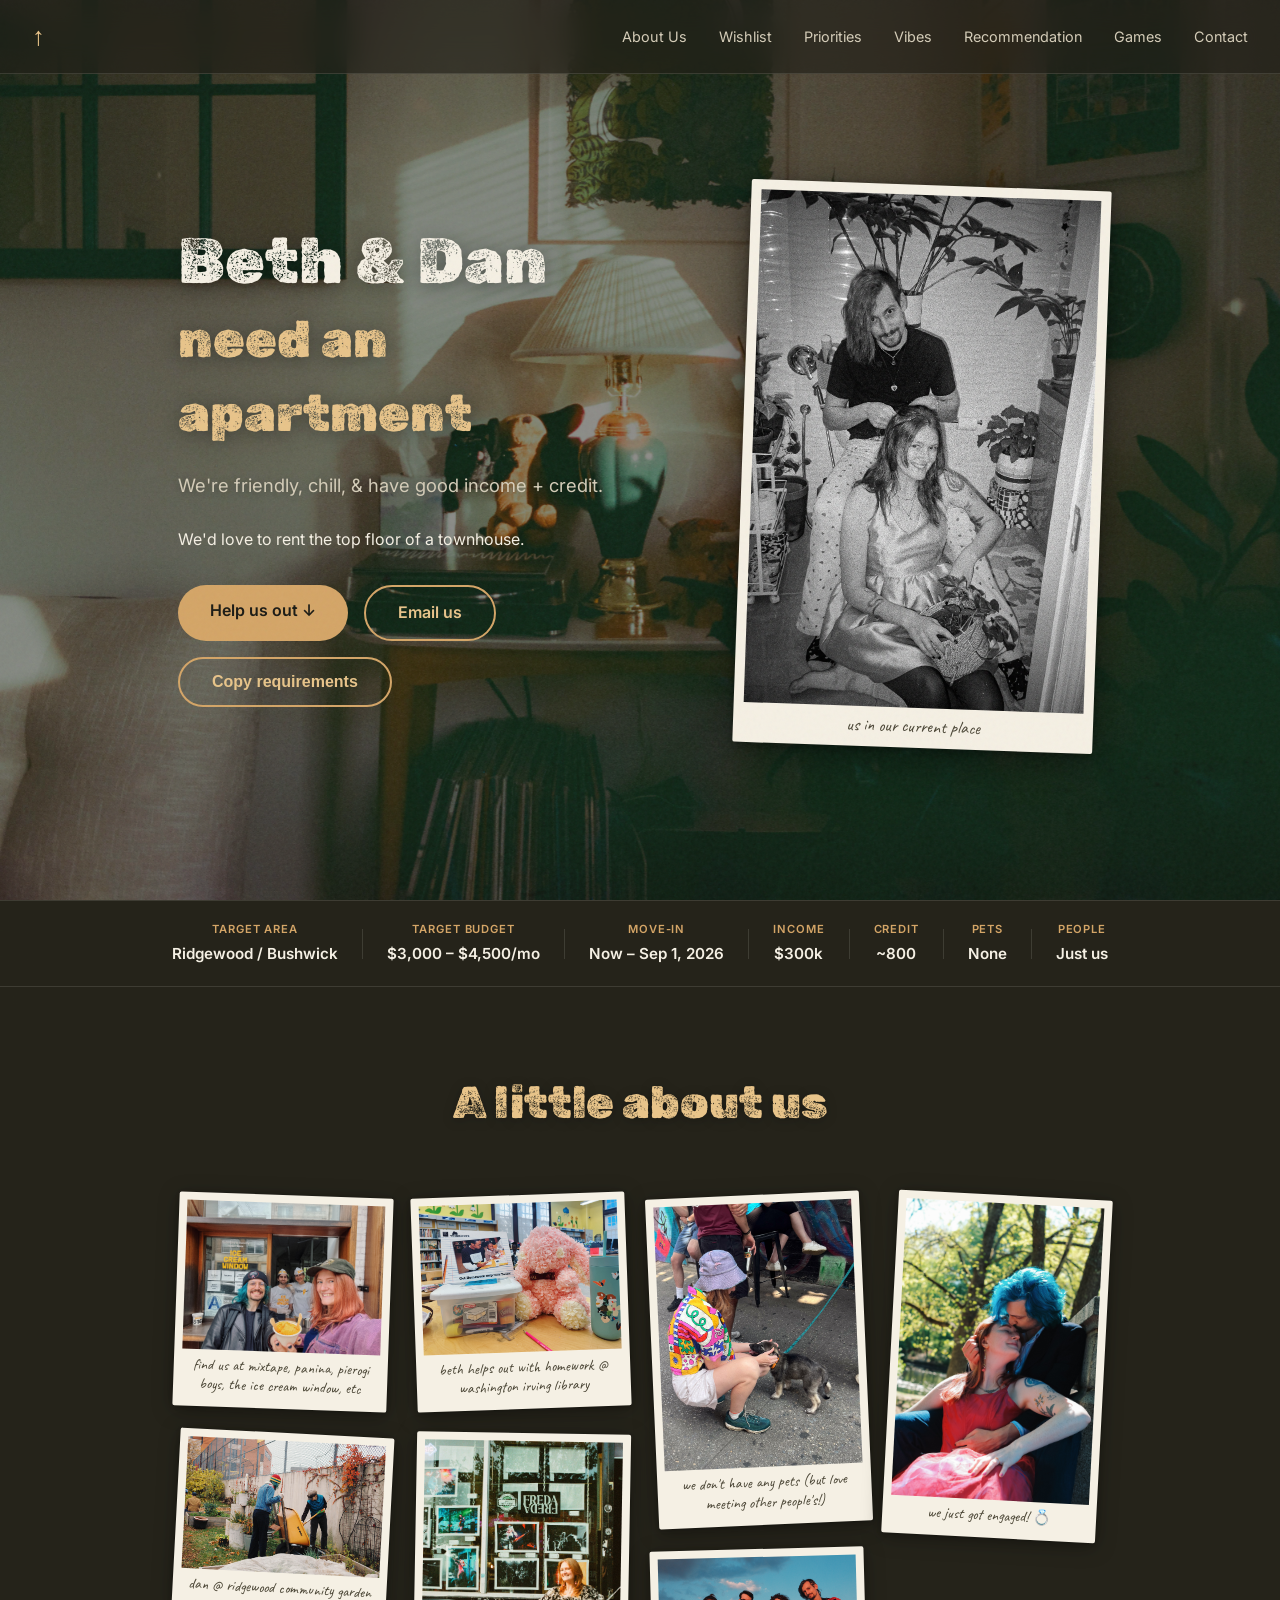
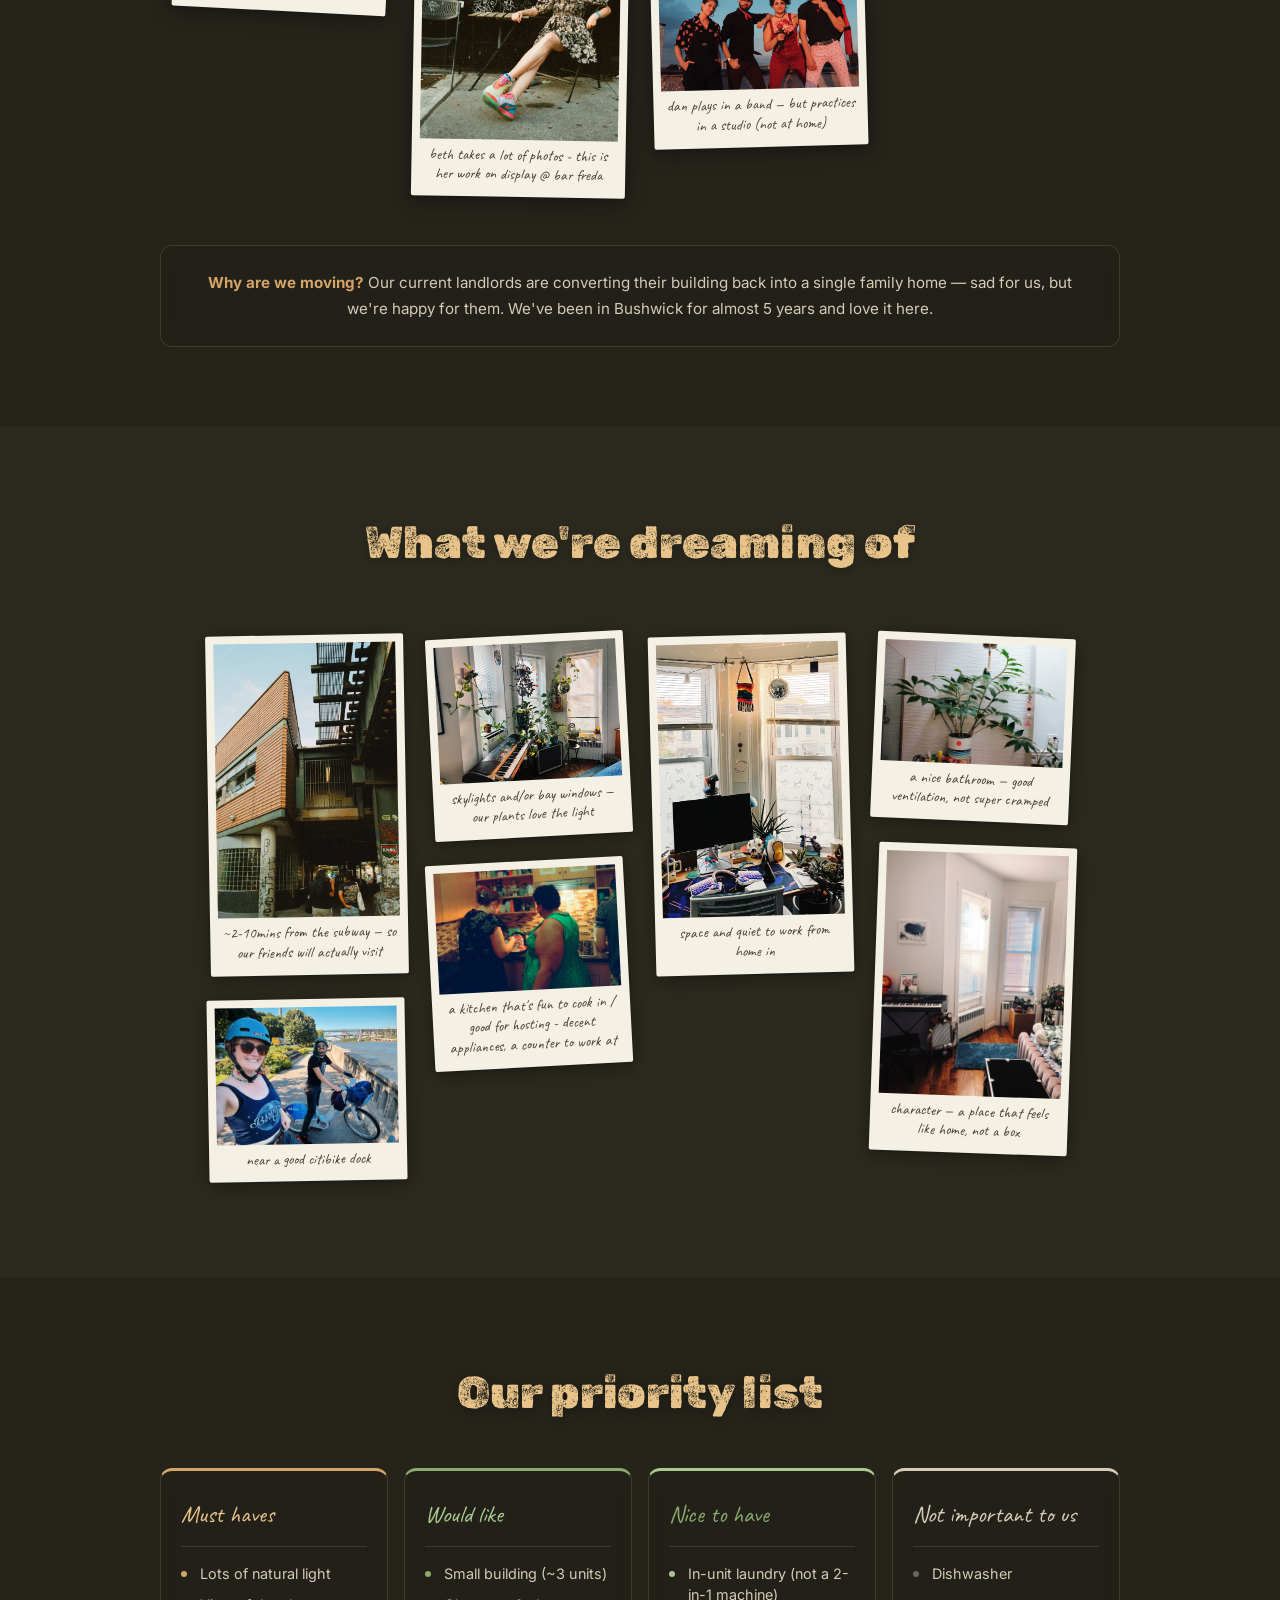
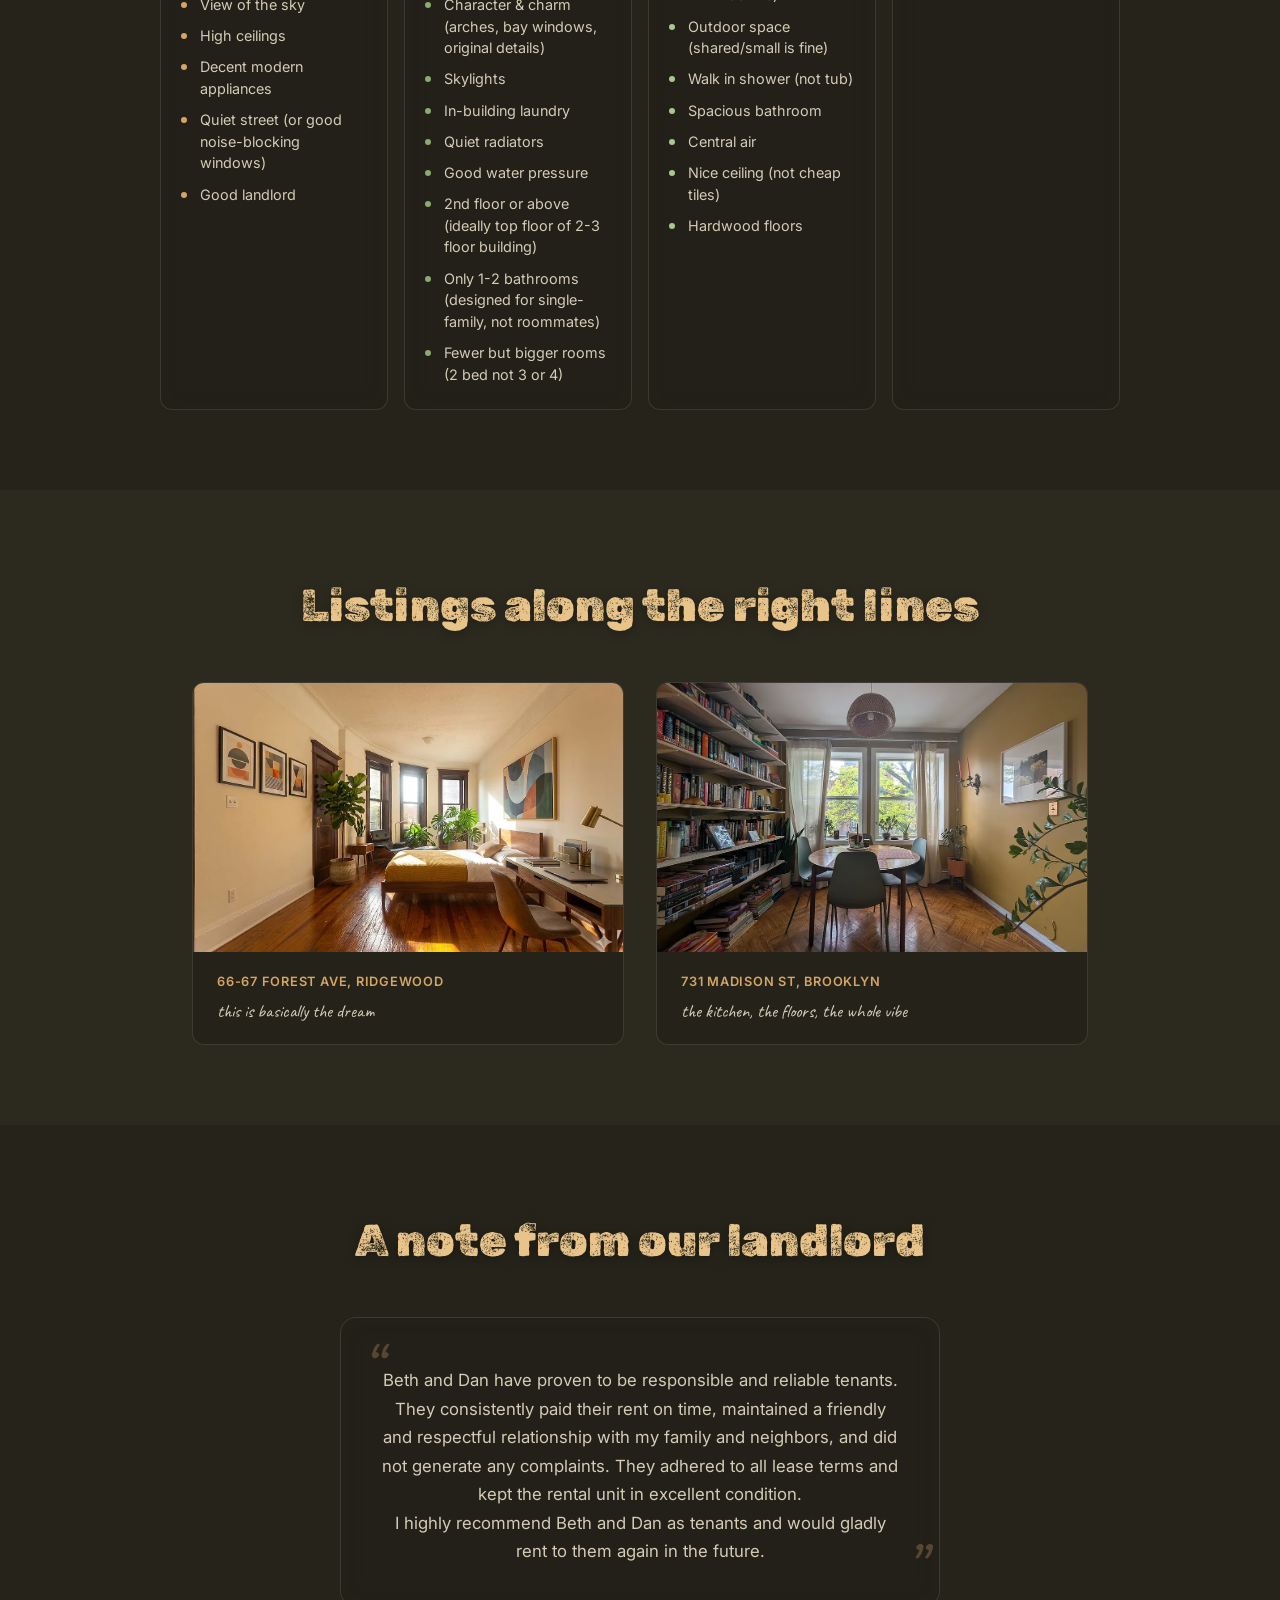
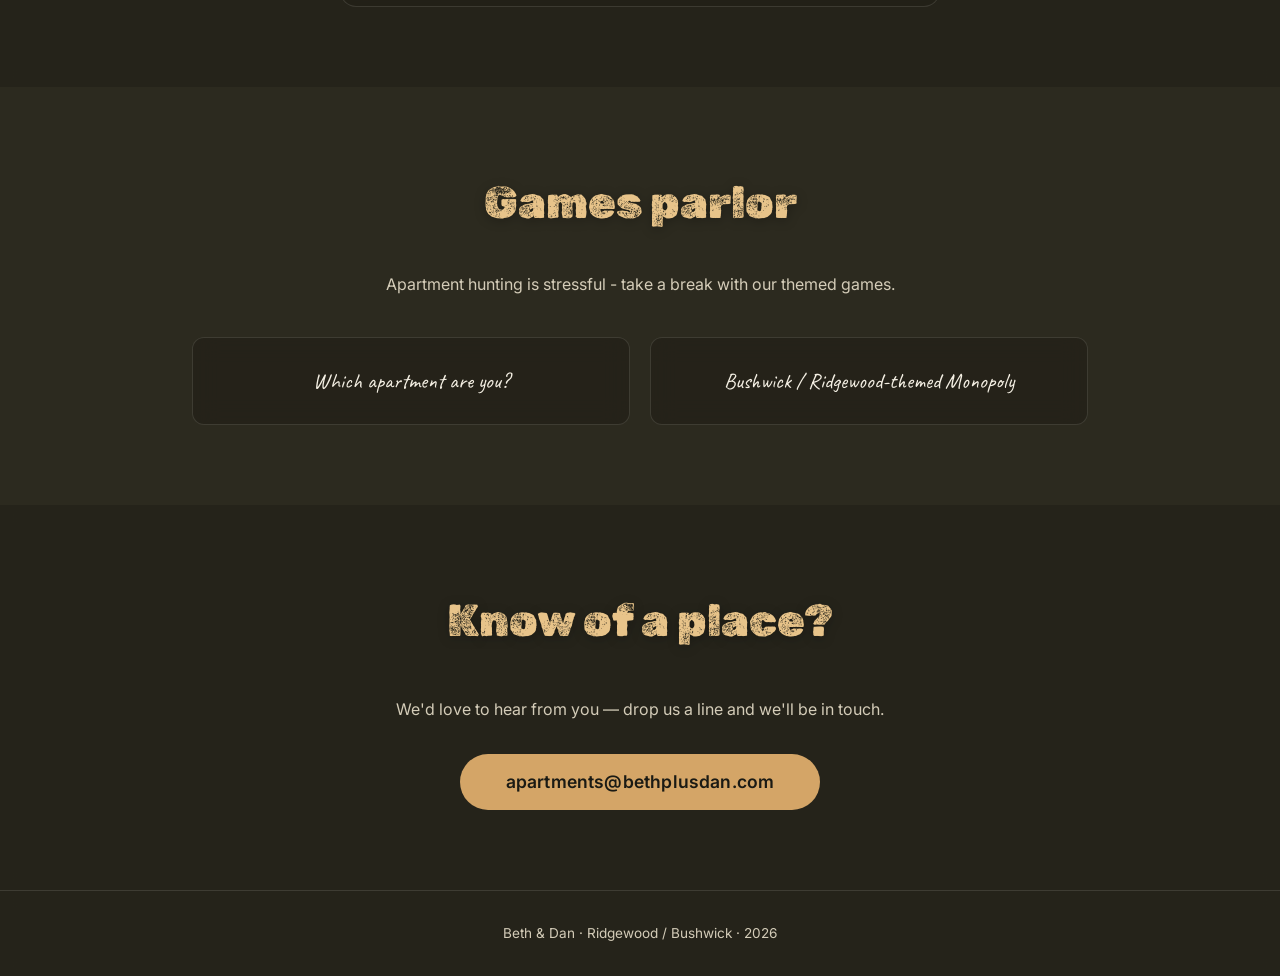
==== commit 201cdd1f: "Add more nice to haves" ====
--- a/apartmenthunt/index.html
+++ b/apartmenthunt/index.html
@@ -203,6 +203,8 @@
           <li>Walk in shower (not tub)</li>
           <li>Spacious bathroom</li>
           <li>Central air</li>
+          <li>Nice ceiling (not cheap tiles)</li>
+          <li>Hardwood floors</li>
         </ul>
       </div>
       <div class="priority-col priority-meh">
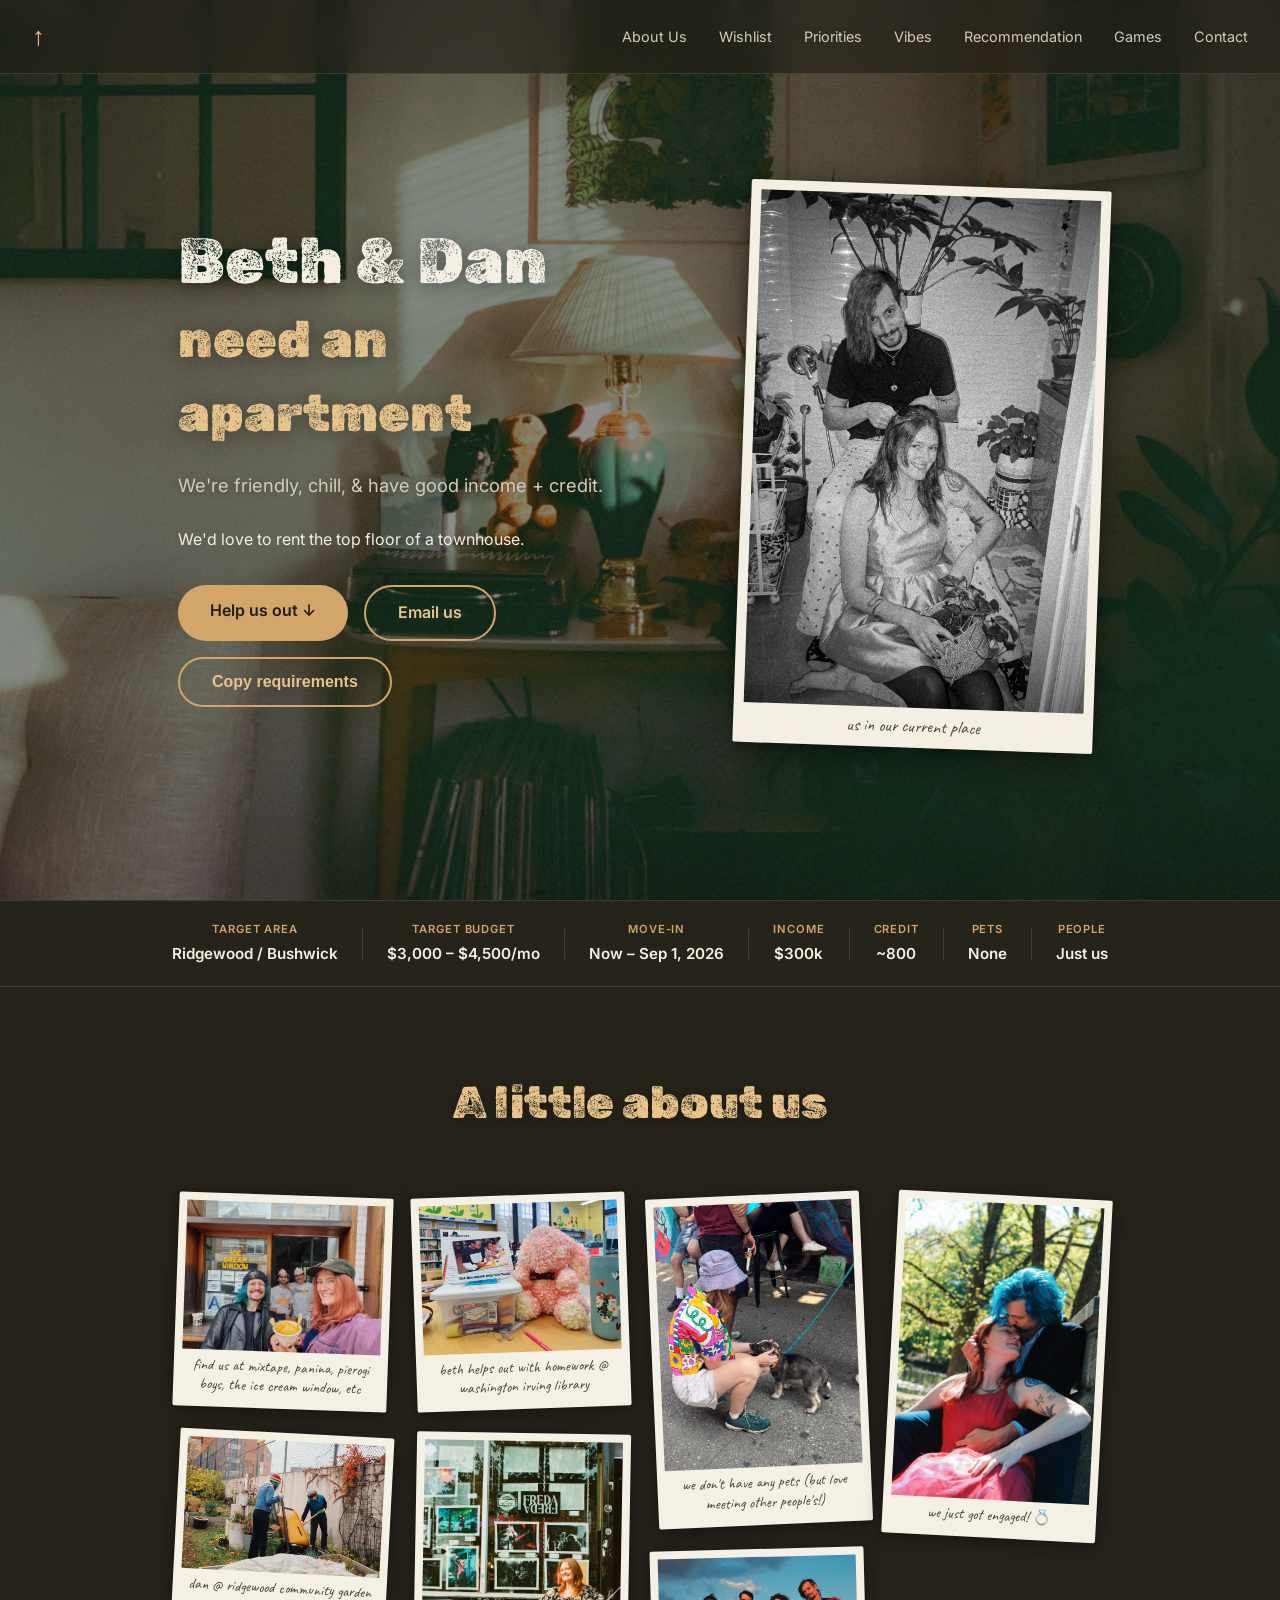
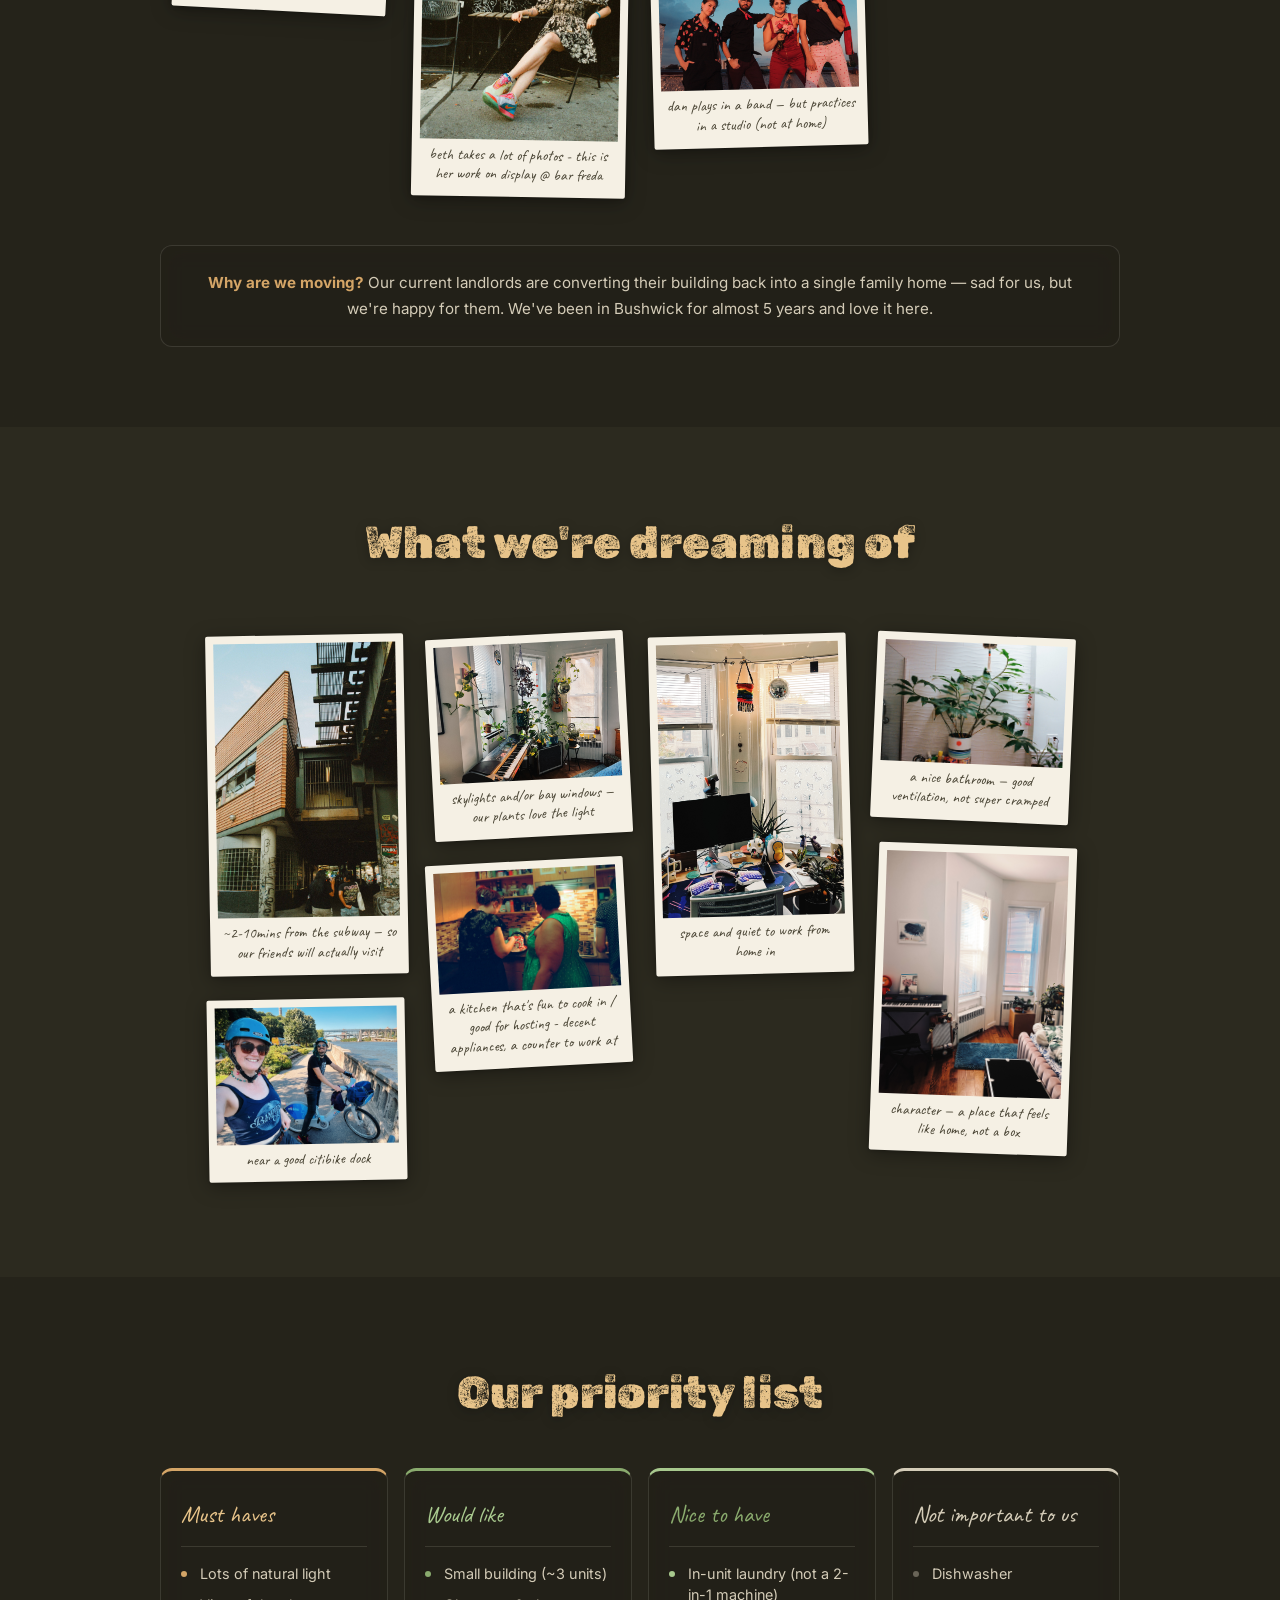
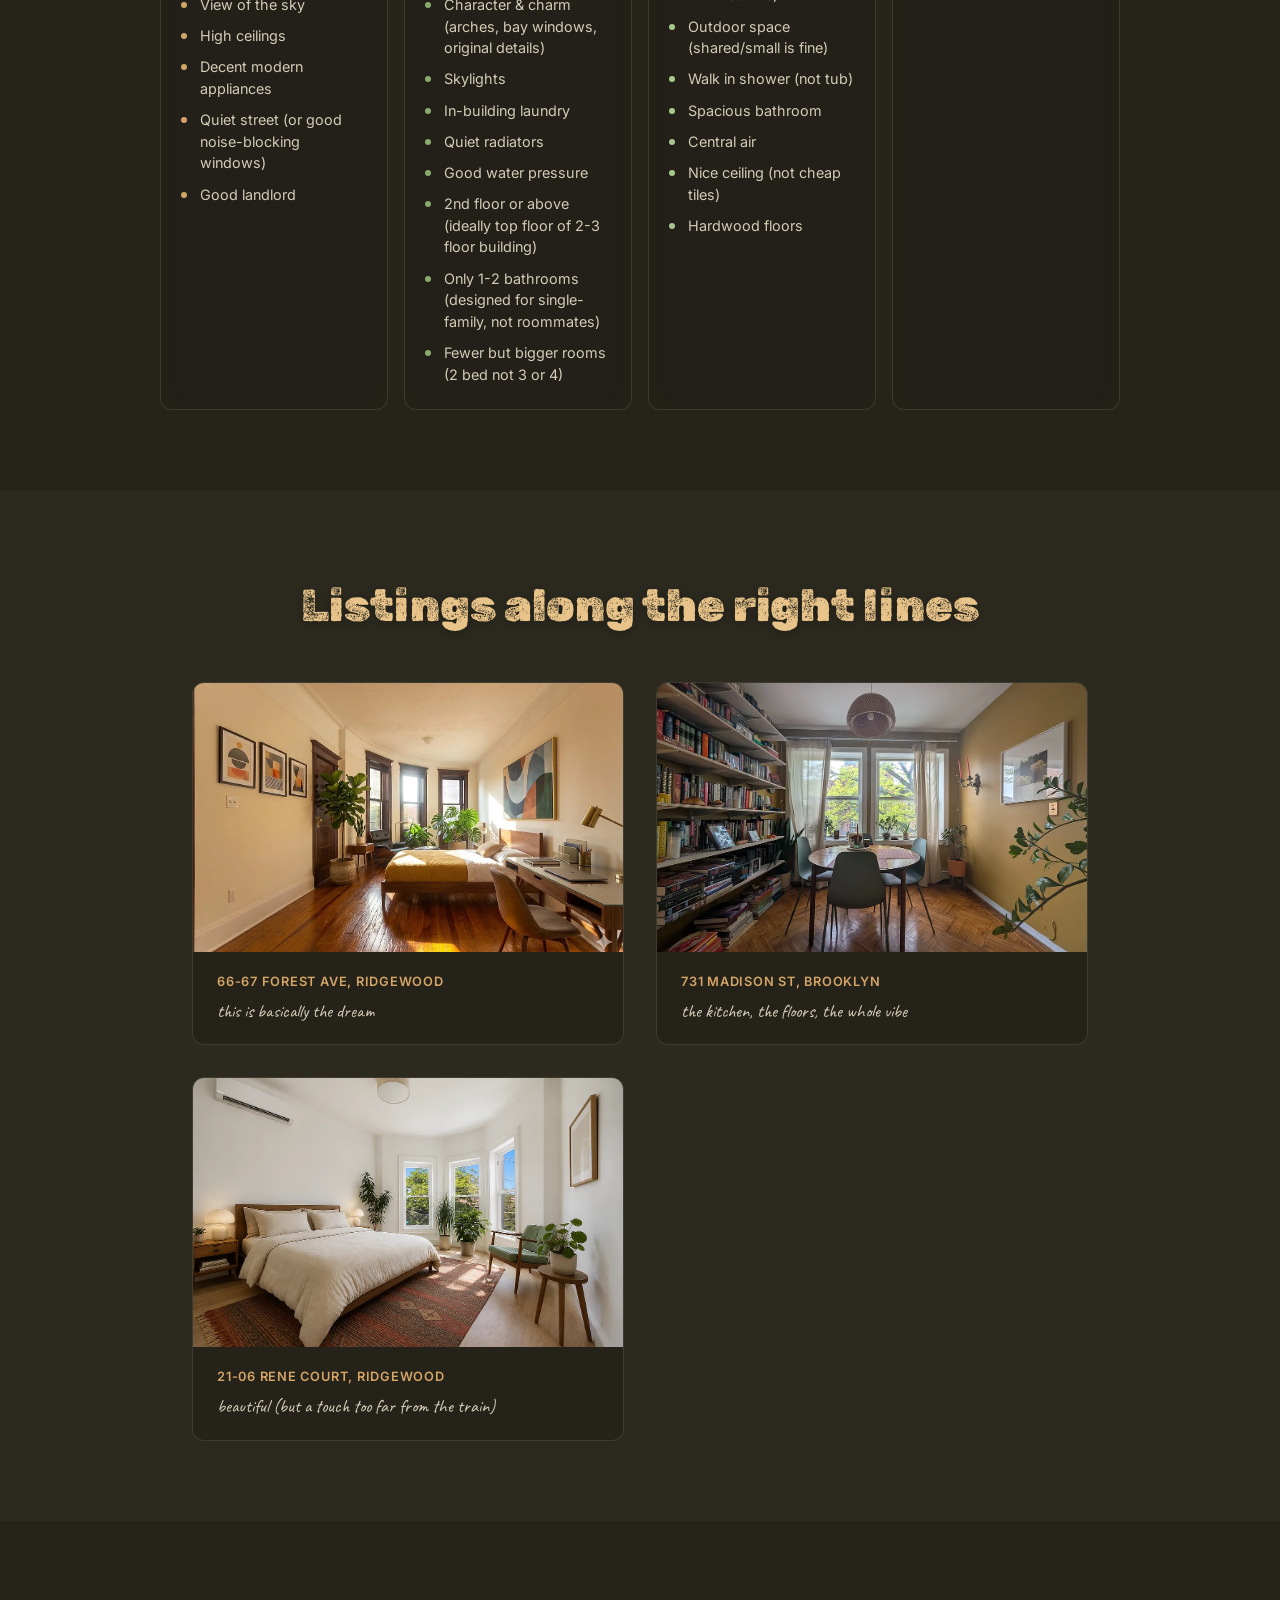
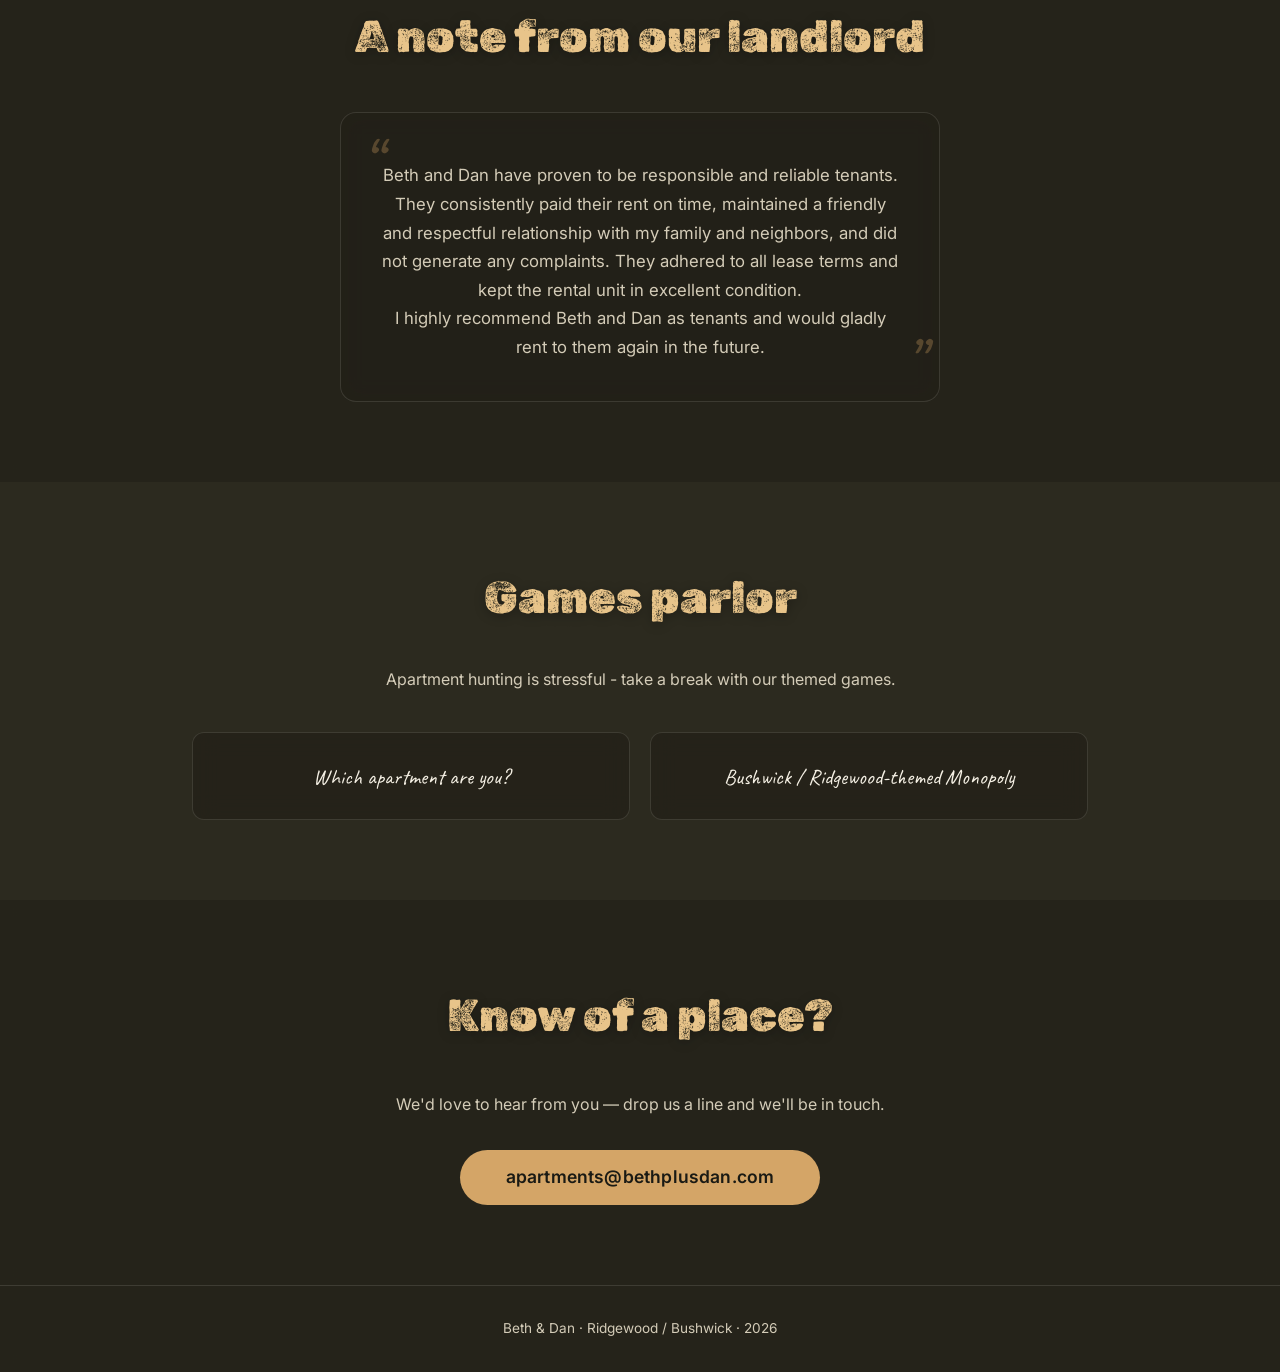
==== commit 805bf54b: "Add new listing we love" ====
--- a/apartmenthunt/index.html
+++ b/apartmenthunt/index.html
@@ -238,6 +238,15 @@
           <span class="vibe-caption">the kitchen, the floors, the whole vibe</span>
         </div>
       </a>
+      <a href="https://streeteasy.com/building/21_06-rene-court-ridgewood/2" target="_blank" class="vibe-card">
+        <div class="vibe-img-wrap">
+          <img src="/apartmenthunt/assets/photos/21-06rene.webp" alt="21-06 Rene Court, Ridgewood" loading="lazy">
+        </div>
+        <div class="vibe-info">
+          <span class="vibe-address">21-06 Rene Court, Ridgewood</span>
+          <span class="vibe-caption">beautiful (but a touch too far from the train)</span>
+        </div>
+      </a>
     </div>
   </section>
 
